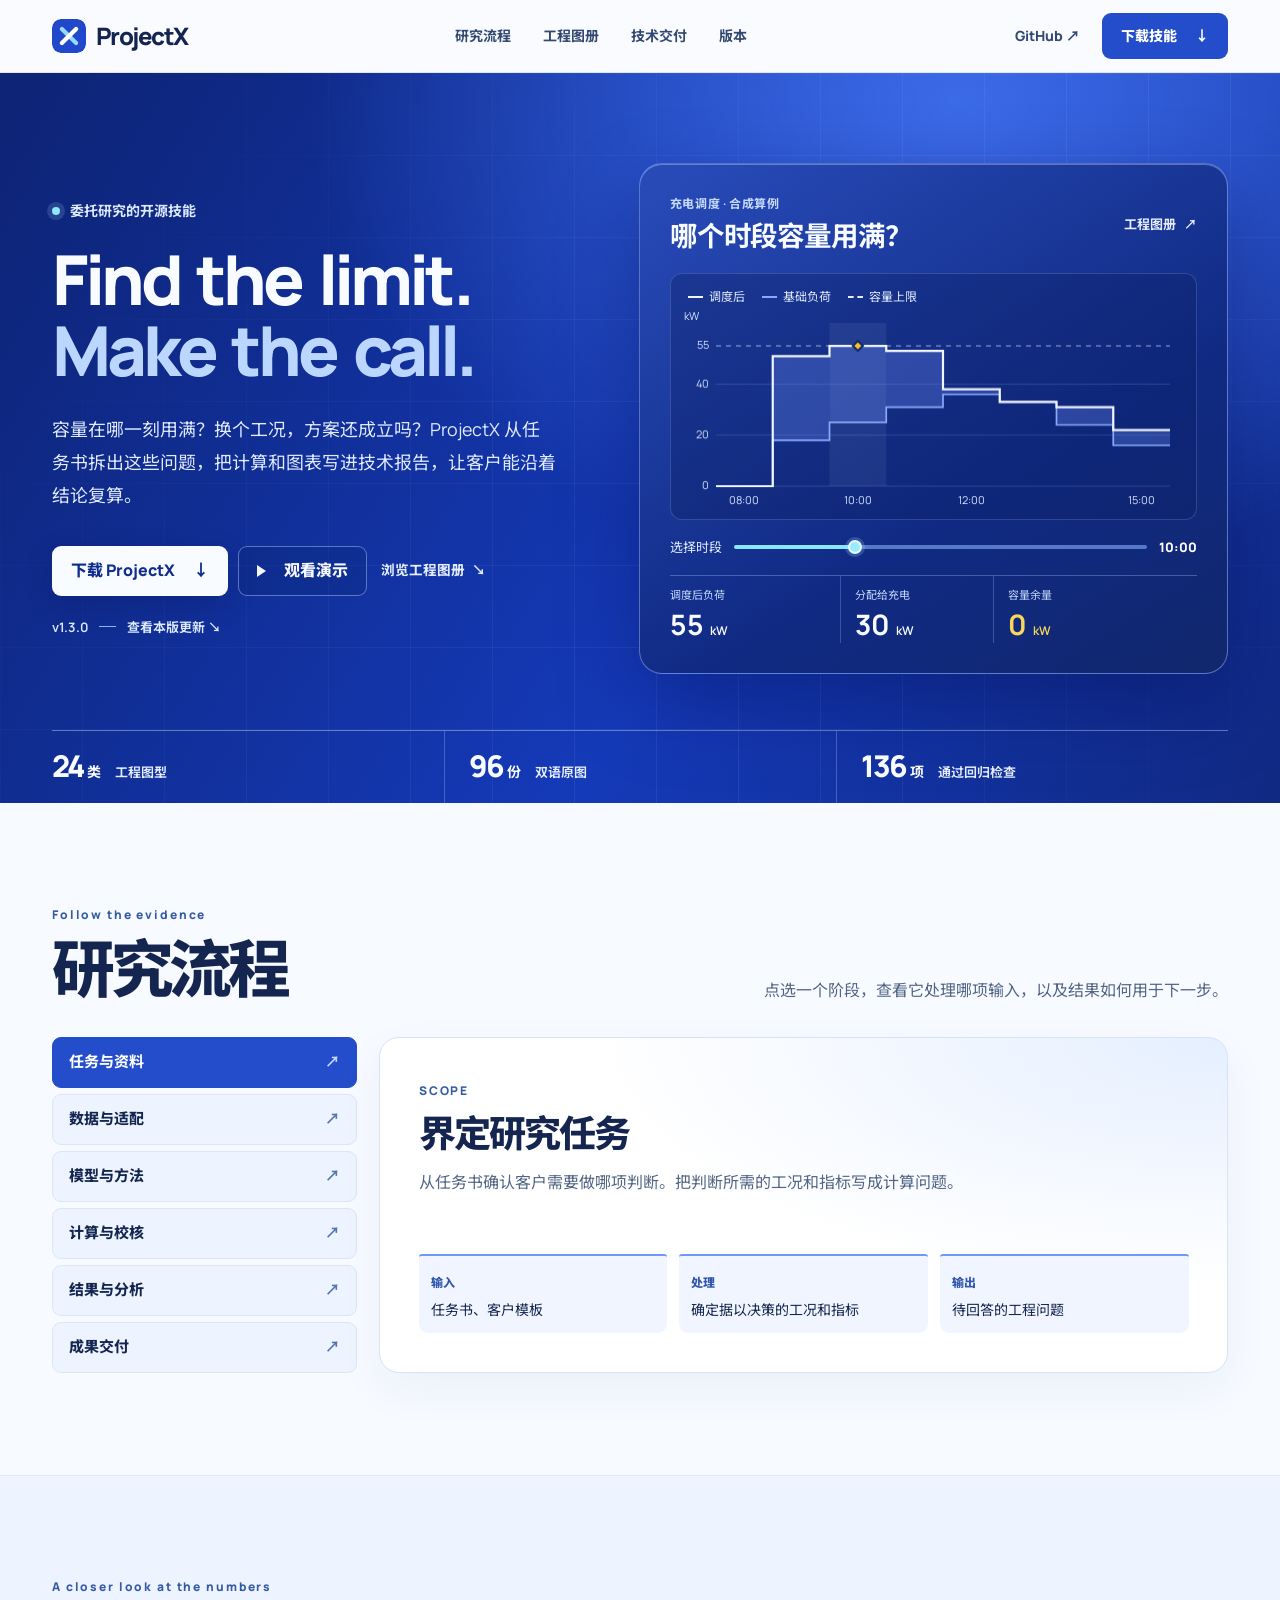
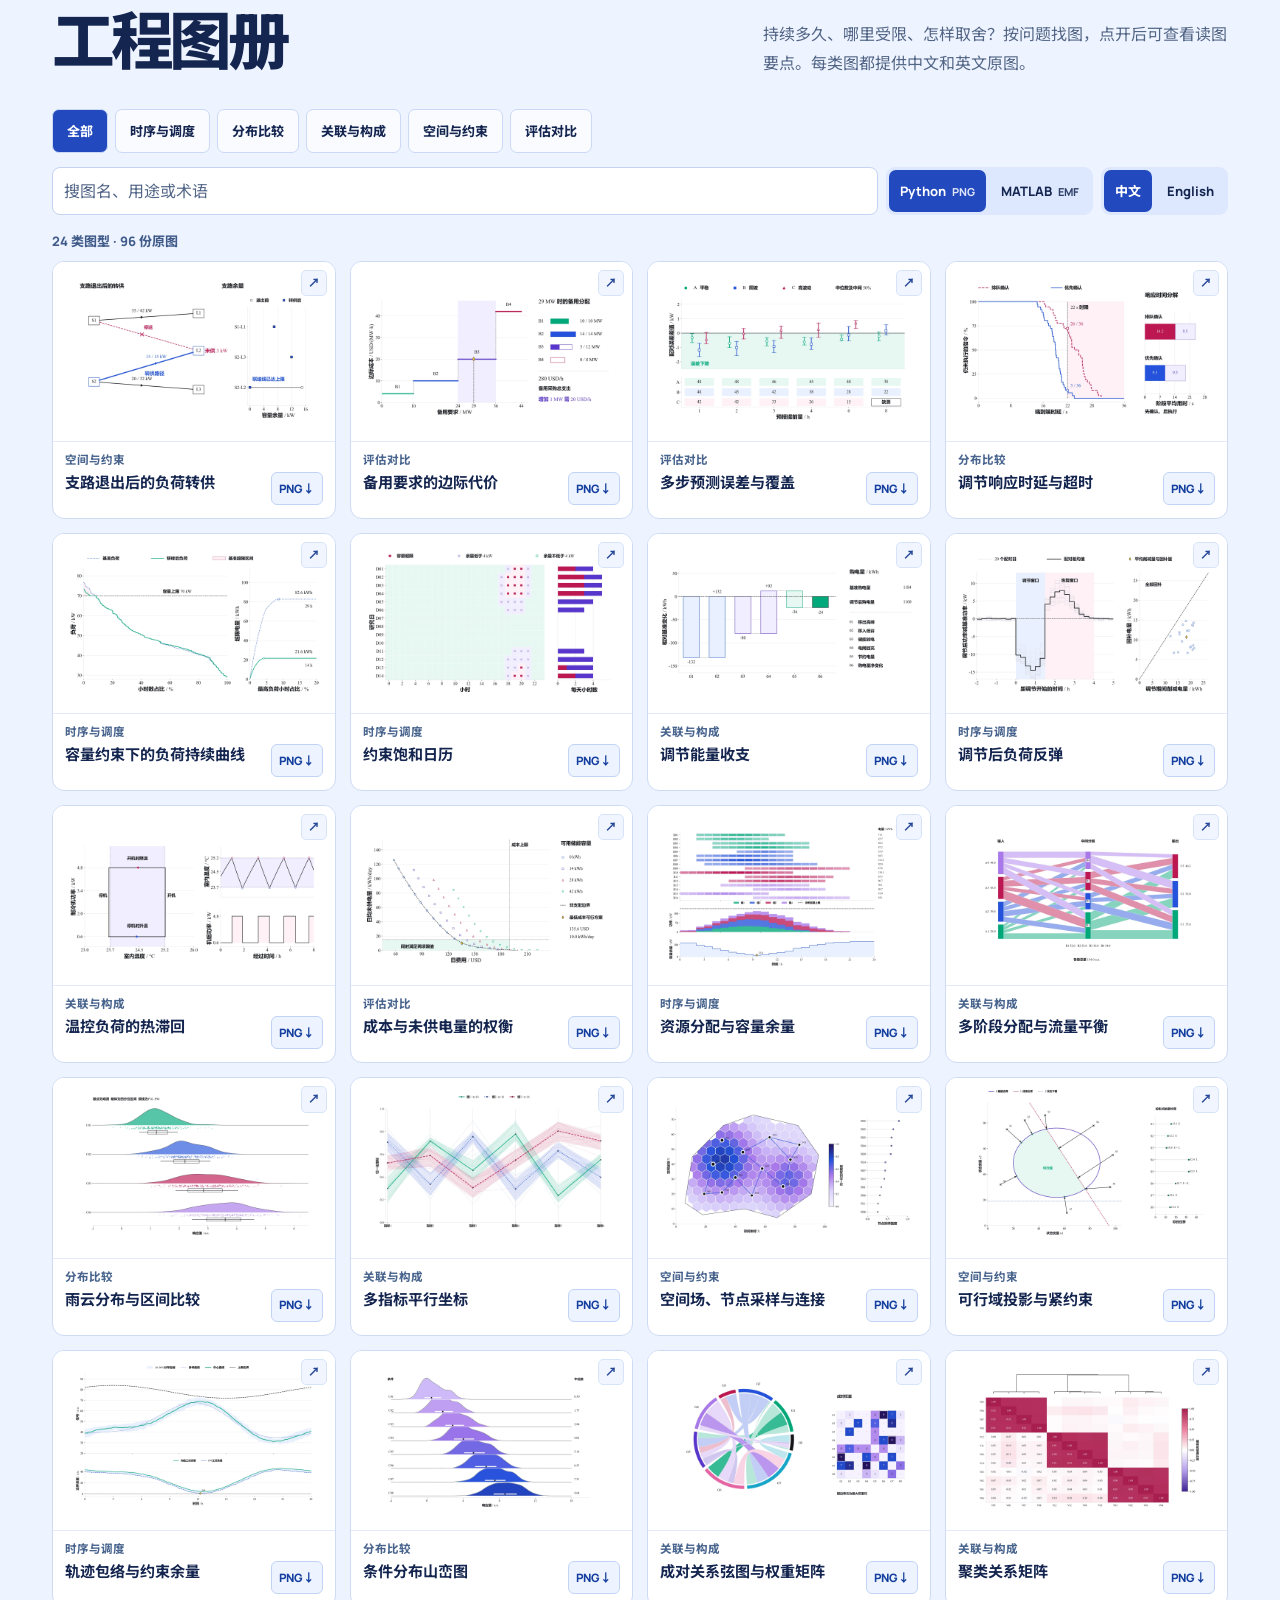
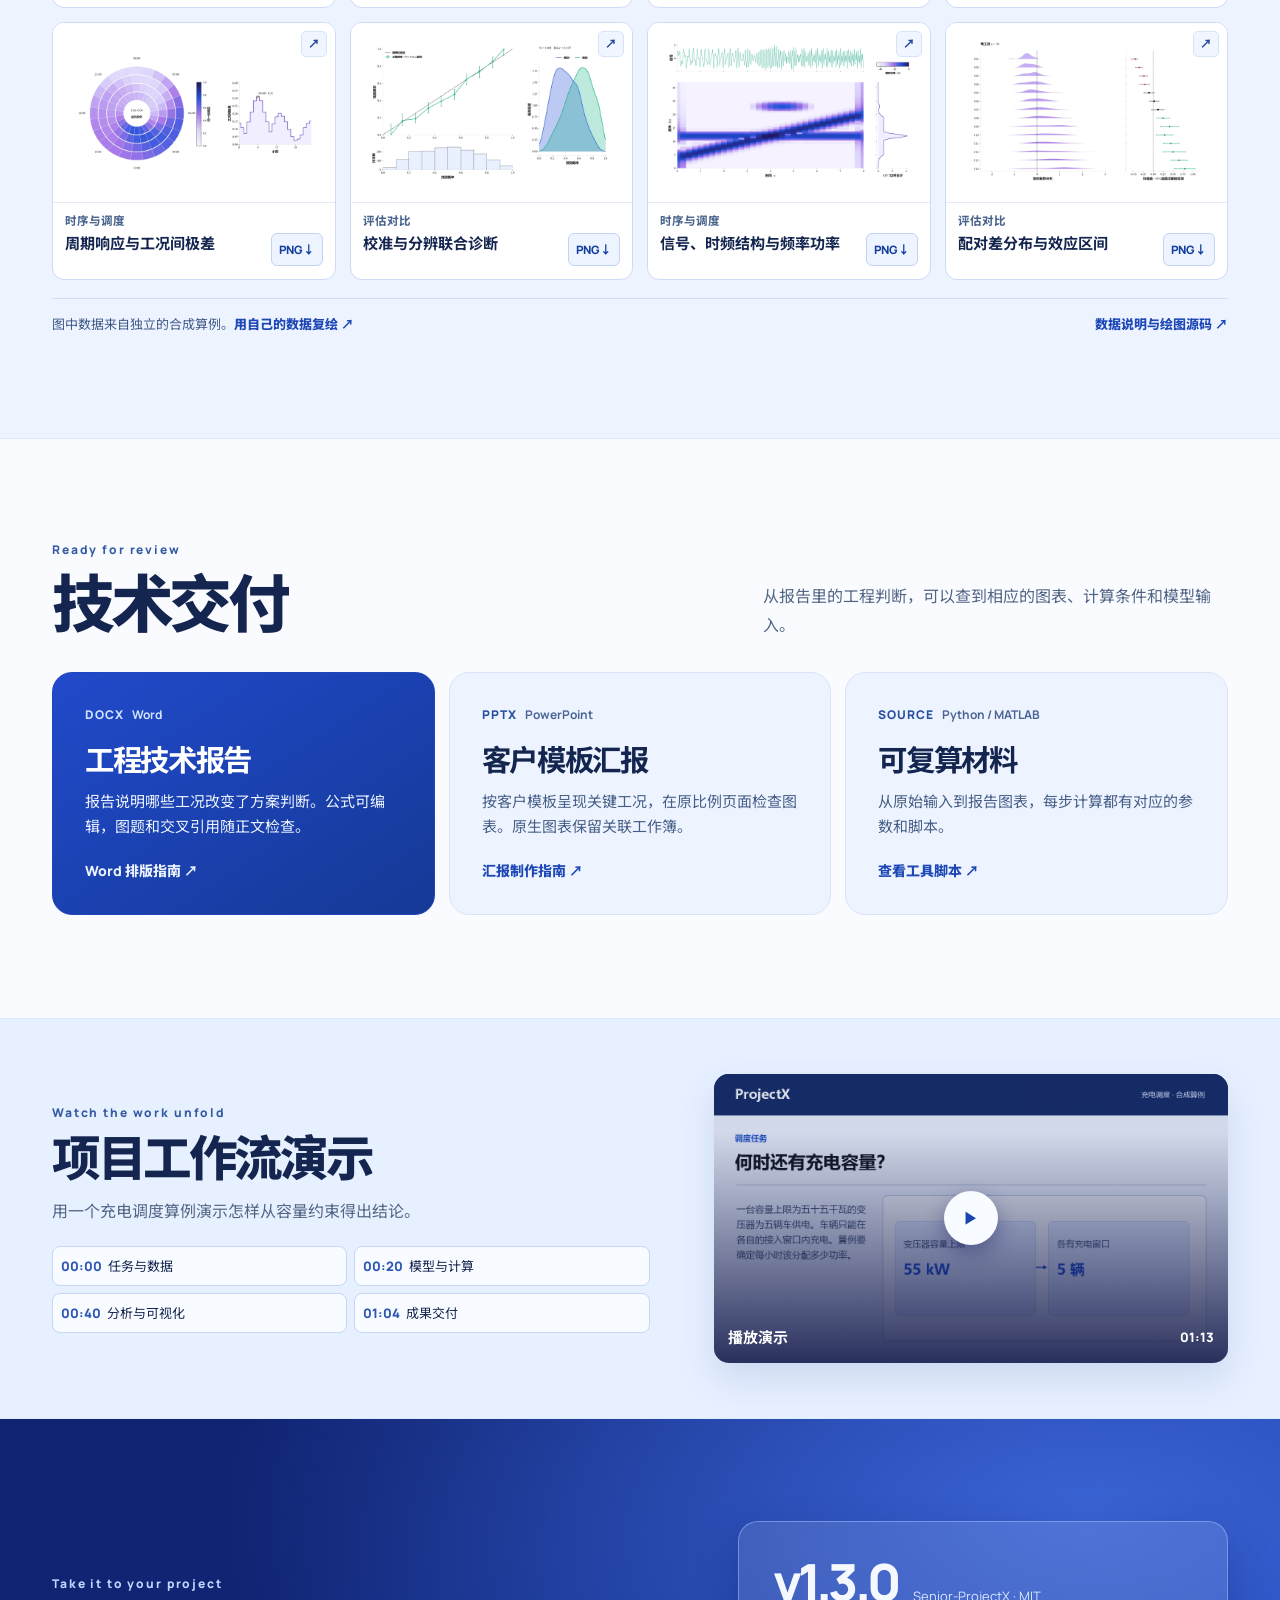
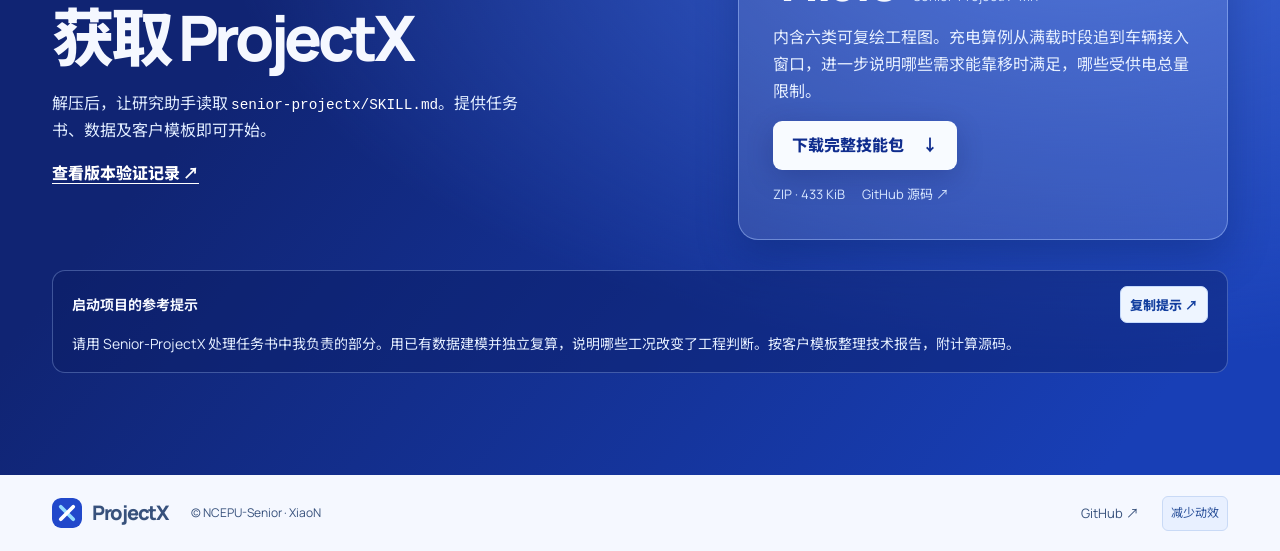
==== docs/index.html @ 567d30bb "Release ProjectX v1.3.0 with linked results and engineering figure templates" ====
<!doctype html>
<html lang="zh-CN">
<head>
  <meta charset="utf-8">
  <meta name="viewport" content="width=device-width, initial-scale=1">
  <meta name="theme-color" content="#0c35a8">
  <meta name="description" content="ProjectX 帮助研究助手按任务书开展工程计算，解释结果并编写技术报告。工程图册提供中英文绘图示例和源码。">
  <meta property="og:title" content="ProjectX — Find the limit. Make the call.">
  <meta property="og:description" content="面向委托研究的开源技能。查看工程图册或下载 ProjectX。">
  <meta property="og:type" content="website">
  <meta property="og:url" content="https://xiaonshen1031-eng.github.io/ProjectX/">
  <link rel="canonical" href="https://xiaonshen1031-eng.github.io/ProjectX/">
  <link rel="icon" href="assets/icon.svg?v=blue" type="image/svg+xml">
  <link rel="preload" href="assets/fonts/Manrope.woff2" as="font" type="font/woff2" crossorigin>
  <link rel="preload" href="assets/fonts/ProjectX-SansSC.woff2?v=130" as="font" type="font/woff2" crossorigin>
  <link rel="stylesheet" href="styles.css?v=130">
  <script src="app.js?v=130" defer></script>
  <script src="load-preview.js?v=122" defer></script>
  <title>ProjectX — Find the limit. Make the call.</title>
</head>
<body>
  <a class="skip-link" href="#main">跳到正文</a>
  <header class="site-header">
    <div class="shell header-inner">
      <a class="brand" href="#top" aria-label="ProjectX 首页">
        <img src="assets/icon.svg?v=blue" alt="" width="34" height="34">
        <span>ProjectX</span>
      </a>
      <nav id="site-nav" aria-label="主导航">
        <a href="#workflow">研究流程</a>
        <a href="#gallery">工程图册</a>
        <a href="#deliverables">技术交付</a>
        <a href="#start">版本</a>
        <a class="mobile-source" href="https://github.com/xiaonshen1031-eng/ProjectX">GitHub ↗</a>
      </nav>
      <div class="header-actions">
        <a class="nav-source" href="https://github.com/xiaonshen1031-eng/ProjectX">GitHub <span aria-hidden="true">↗</span></a>
        <a class="button header-download" data-download download href="downloads/Senior-ProjectX-v1.3.0.zip">下载技能 <span aria-hidden="true">↓</span></a>
        <button type="button" class="menu-toggle" aria-controls="site-nav" aria-expanded="false" aria-label="展开导航"><span></span><span></span></button>
      </div>
    </div>
  </header>
  <div id="top" aria-hidden="true"></div>
  <main id="main">
    <section class="hero" aria-labelledby="hero-title">
      <div class="shell">
        <div class="hero-grid">
          <div class="hero-copy">
            <p class="hero-kicker"><span class="status-dot" aria-hidden="true"></span>委托研究的开源技能</p>
            <h1 id="hero-title" lang="en"><span>Find the limit.</span><em>Make the call.</em></h1>
            <p class="hero-description">容量在哪一刻用满？换个工况，方案还成立吗？ProjectX 从任务书拆出这些问题，把计算和图表写进技术报告，让客户能沿着结论复算。</p>
            <div class="hero-actions">
              <a class="button button-white" data-download download href="downloads/Senior-ProjectX-v1.3.0.zip">下载 ProjectX <span aria-hidden="true">↓</span></a>
              <button type="button" class="button button-ghost watch-video"><span class="play-icon" aria-hidden="true"></span>观看演示</button>
              <a class="hero-atlas-link" href="#gallery">浏览工程图册 <span aria-hidden="true">↘</span></a>
            </div>
            <p class="hero-version"><span data-version>v1.3.0</span><span class="version-divider" aria-hidden="true"></span><a href="#start">查看本版更新 ↘</a></p>
          </div>
          <div class="hero-console" aria-labelledby="plot-title">
            <div class="console-top">
              <div><p class="console-caption">充电调度 · 合成算例</p><h2 id="plot-title">哪个时段容量用满？</h2></div>
              <a href="#gallery" class="console-link">工程图册 <span aria-hidden="true">↗</span></a>
            </div>
            <div class="plot-panel">
              <div class="plot-keys" aria-label="图例">
                <span><i class="key key-load"></i>调度后</span>
                <span><i class="key key-base"></i>基础负荷</span>
                <span><i class="key key-limit"></i>容量上限</span>
              </div>
              <canvas id="load-plot" role="img" aria-label="逐小时变压器负荷。两条阶梯线的高度差表示充电功率。10 时的调度后负荷达到 55 千瓦上限。"></canvas>
              <noscript><p class="plot-fallback">10:00 分配 30 kW 给充电，变压器负荷达到 55 kW 上限。</p></noscript>
            </div>
            <div class="console-scrub">
              <label for="load-period">选择时段</label>
              <input type="range" id="load-period" min="0" max="7" step="1" value="2" aria-valuetext="10:00">
              <output id="load-time" for="load-period">10:00</output>
            </div>
            <div class="console-readout at-limit" id="load-summary" aria-live="polite" aria-atomic="true">
              <div><span>调度后负荷</span><strong id="load-value">55 <small>kW</small></strong></div>
              <div><span>分配给充电</span><strong id="charging-value">30 <small>kW</small></strong></div>
              <div><span>容量余量</span><strong id="margin-value">0 <small>kW</small></strong></div>
            </div>
          </div>
        </div>
        <dl class="hero-proof">
          <div><dt>工程图型</dt><dd><span data-atlas-count>24</span> <small>类</small></dd></div>
          <div><dt>双语原图</dt><dd><span data-atlas-files>96</span> <small>份</small></dd></div>
          <div><dt>通过回归检查</dt><dd><span data-test-count>136</span> <small>项</small></dd></div>
        </dl>
      </div>
    </section>

    <section class="workflow-section section-space" id="workflow" aria-labelledby="workflow-title">
      <div class="shell">
        <div class="section-heading">
          <div><p class="eyebrow" lang="en">Follow the evidence</p><h2 id="workflow-title">研究流程</h2></div>
          <p>点选一个阶段，查看它处理哪项输入，以及结果如何用于下一步。</p>
        </div>
        <div class="workflow-layout">
          <div class="workflow-tabs" role="tablist" aria-label="研究阶段" aria-orientation="vertical">
            <button type="button" role="tab" id="stage-task" data-stage="task" aria-selected="true" aria-controls="workflow-detail" tabindex="0">任务与资料 <span aria-hidden="true">↗</span></button>
            <button type="button" role="tab" id="stage-data" data-stage="data" aria-selected="false" aria-controls="workflow-detail" tabindex="-1">数据与适配 <span aria-hidden="true">↗</span></button>
            <button type="button" role="tab" id="stage-model" data-stage="model" aria-selected="false" aria-controls="workflow-detail" tabindex="-1">模型与方法 <span aria-hidden="true">↗</span></button>
            <button type="button" role="tab" id="stage-compute" data-stage="compute" aria-selected="false" aria-controls="workflow-detail" tabindex="-1">计算与校核 <span aria-hidden="true">↗</span></button>
            <button type="button" role="tab" id="stage-analysis" data-stage="analysis" aria-selected="false" aria-controls="workflow-detail" tabindex="-1">结果与分析 <span aria-hidden="true">↗</span></button>
            <button type="button" role="tab" id="stage-delivery" data-stage="delivery" aria-selected="false" aria-controls="workflow-detail" tabindex="-1">成果交付 <span aria-hidden="true">↗</span></button>
          </div>
          <div class="workflow-detail" role="tabpanel" id="workflow-detail" aria-labelledby="stage-task" tabindex="0">
            <div class="workflow-prose">
              <span class="eyebrow" id="workflow-step-label">SCOPE</span>
              <h3 id="workflow-step-title">界定研究任务</h3>
              <p id="workflow-step-body">从任务书确认客户需要做哪项判断。把判断所需的工况和指标写成计算问题。</p>
            </div>
            <div class="workflow-chain">
              <div><span>输入</span><p id="workflow-input">任务书、客户模板</p></div>
              <div><span>处理</span><p id="workflow-process">确定据以决策的工况和指标</p></div>
              <div><span>输出</span><p id="workflow-output">待回答的工程问题</p></div>
            </div>
          </div>
        </div>
      </div>
    </section>

    <div class="gallery-theme section-space">
      <section aria-labelledby="gallery-title" class="gallery-section shell" id="gallery">
        <div class="section-heading">
          <div><p class="eyebrow" lang="en">A closer look at the numbers</p><h2 id="gallery-title">工程图册</h2></div>
          <p>持续多久、哪里受限、怎样取舍？按问题找图，点开后可查看读图要点。每类图都提供中文和英文原图。</p>
        </div>
        <div class="gallery-toolbar" id="gallery-toolbar">
          <div aria-label="筛选图型" class="category-switch" role="group">
            <button type="button" aria-pressed="true" data-category="all">全部</button>
            <button type="button" aria-pressed="false" data-category="time">时序与调度</button>
            <button type="button" aria-pressed="false" data-category="distribution">分布比较</button>
            <button type="button" aria-pressed="false" data-category="relation">关联与构成</button>
            <button type="button" aria-pressed="false" data-category="space">空间与约束</button>
            <button type="button" aria-pressed="false" data-category="evaluation">评估对比</button>
          </div>
          <div class="atlas-controls">
            <div class="atlas-search">
              <label class="visually-hidden" for="chart-search">搜索图型</label>
              <div><input aria-controls="chart-grid" autocomplete="off" id="chart-search" placeholder="搜图名、用途或术语" type="search"><button type="button" hidden id="clear-search">清空</button></div>
            </div>
            <div aria-label="选择绘图工具" class="mode-switch" role="group">
              <button type="button" aria-pressed="true" data-mode="python">Python <span>PNG</span></button>
              <button type="button" aria-pressed="false" data-mode="matlab">MATLAB <span>EMF</span></button>
            </div>
            <div aria-label="选择图中文字语言" class="language-switch" role="group">
              <button type="button" aria-pressed="true" data-lang="zh">中文</button>
              <button type="button" aria-pressed="false" data-lang="en" lang="en">English</button>
            </div>
          </div>
        </div>
        <div class="collection-caption">
          <p><span data-atlas-count>24</span> 类图型 · <span data-atlas-files>96</span> 份原图</p>
          <p id="collection-status" role="status" aria-live="polite"></p>
        </div>
        <div class="chart-grid" id="chart-grid">
          <!-- atlas cards -->
          <figure class="chart-card" id="chart-contingency" data-chart="contingency" data-family="space" data-python-source="build_python_engineering.py" data-matlab-source="build_matlab_engineering.m" data-title-zh="支路退出后的负荷转供" data-description-zh="图中标出停运支路和转供路径。联络线满载后，负荷点仍有 3 kW 无法送达。" data-tags-zh="转供路径 · 联络容量 · 未供功率" data-title-en="Load transfer after a branch outage" data-description-en="Trace the transfer path from the spare feeder. The tie reaches its rating while 3 kW of load remains unserved." data-tags-en="Transfer path · Tie rating · Unserved power">
            <a class="chart-image" data-open href="downloads/figures/python/zh/contingency.png" aria-label="查看支路退出后的负荷转供大图">
              <img src="assets/charts/zh/python-contingency.webp" alt="" width="1440" height="864" loading="lazy" decoding="async">
              <span class="expand-mark" aria-hidden="true">↗</span>
            </a>
            <figcaption>
              <p class="chart-family">空间与约束</p>
              <h3>支路退出后的负荷转供</h3>
              <a class="chart-download" href="downloads/figures/python/zh/contingency.png" download="contingency-zh.png" aria-label="下载支路退出后的负荷转供的中文 PNG 原图">PNG <span aria-hidden="true">↓</span></a>
            </figcaption>
          </figure>
          <figure class="chart-card" id="chart-marginal-cost" data-chart="marginal-cost" data-family="evaluation" data-python-source="build_python_engineering.py" data-matlab-source="build_matlab_engineering.m" data-title-zh="备用要求的边际代价" data-description-zh="左图定位备用要求跨过哪一档容量。右图核对已分配的备用量，再读增加 1 MW 的代价。" data-tags-zh="分段边际成本 · 容量台阶 · 备用分配" data-title-en="Marginal cost of additional reserve" data-description-en="Find the marginal block at the current reserve requirement. The allocation at right explains the cost of procuring one more megawatt." data-tags-en="Merit order · Capacity blocks · Reserve allocation">
            <a class="chart-image" data-open href="downloads/figures/python/zh/marginal-cost.png" aria-label="查看备用要求的边际代价大图">
              <img src="assets/charts/zh/python-marginal-cost.webp" alt="" width="1440" height="864" loading="lazy" decoding="async">
              <span class="expand-mark" aria-hidden="true">↗</span>
            </a>
            <figcaption>
              <p class="chart-family">评估对比</p>
              <h3>备用要求的边际代价</h3>
              <a class="chart-download" href="downloads/figures/python/zh/marginal-cost.png" download="marginal-cost-zh.png" aria-label="下载备用要求的边际代价的中文 PNG 原图">PNG <span aria-hidden="true">↓</span></a>
            </figcaption>
          </figure>
          <figure class="chart-card" id="chart-error-horizon" data-chart="error-horizon" data-family="evaluation" data-python-source="build_python_engineering.py" data-matlab-source="build_matlab_engineering.m" data-title-zh="多步预测误差与覆盖" data-description-zh="同一批时点配对后，比较各提前量的绝对误差差值。下方给出配对样本数，标明无法比较的工况。" data-tags-zh="多步预测 · 配对绝对误差 · 有效覆盖" data-title-en="Forecast errors across lead times" data-description-en="Compare paired absolute-error differences for each lead time. The coverage strip shows sample counts and explicitly marks a missing comparison." data-tags-en="Lead time · Paired error · Coverage">
            <a class="chart-image" data-open href="downloads/figures/python/zh/error-horizon.png" aria-label="查看多步预测误差与覆盖大图">
              <img src="assets/charts/zh/python-error-horizon.webp" alt="" width="1440" height="864" loading="lazy" decoding="async">
              <span class="expand-mark" aria-hidden="true">↗</span>
            </a>
            <figcaption>
              <p class="chart-family">评估对比</p>
              <h3>多步预测误差与覆盖</h3>
              <a class="chart-download" href="downloads/figures/python/zh/error-horizon.png" download="error-horizon-zh.png" aria-label="下载多步预测误差与覆盖的中文 PNG 原图">PNG <span aria-hidden="true">↓</span></a>
            </figcaption>
          </figure>
          <figure class="chart-card" id="chart-response-delay" data-chart="response-delay" data-family="distribution" data-python-source="build_python_engineering.py" data-matlab-source="build_matlab_engineering.m" data-title-zh="调节响应时延与超时" data-description-zh="先从时间分布读出超时比例，再沿同一批指令核对确认等待和执行时长，定位超时变化来自哪一段。" data-tags-zh="响应时延 · 超时比例 · 确认等待" data-title-en="Actuation latency and deadline misses" data-description-en="Read deadline misses from the latency distributions. Phase durations for the same commands show whether confirmation or actuation explains the difference." data-tags-en="Latency · Missed deadlines · Command confirmation">
            <a class="chart-image" data-open href="downloads/figures/python/zh/response-delay.png" aria-label="查看调节响应时延与超时大图">
              <img src="assets/charts/zh/python-response-delay.webp" alt="" width="1440" height="864" loading="lazy" decoding="async">
              <span class="expand-mark" aria-hidden="true">↗</span>
            </a>
            <figcaption>
              <p class="chart-family">分布比较</p>
              <h3>调节响应时延与超时</h3>
              <a class="chart-download" href="downloads/figures/python/zh/response-delay.png" download="response-delay-zh.png" aria-label="下载调节响应时延与超时的中文 PNG 原图">PNG <span aria-hidden="true">↓</span></a>
            </figcaption>
          </figure>
          <figure class="chart-card" id="chart-duration" data-chart="duration" data-family="time" data-python-source="build_python_engineering.py" data-matlab-source="build_matlab_engineering.m" data-title-zh="容量约束下的负荷持续曲线" data-description-zh="负荷按功率从大到小排列。右图累计超过容量上限的电量，用于区分少数尖峰和持续超限。" data-tags-zh="负荷排序 · 超限小时 · 超限电量" data-title-en="Capacity and load duration" data-description-en="Sort hourly loads from highest to lowest. The companion curve accumulates energy above capacity, showing how much of the excess comes from the highest peaks." data-tags-en="Load duration · Exceedance hours · Excess energy">
            <a class="chart-image" data-open href="downloads/figures/python/zh/duration.png" aria-label="查看容量约束下的负荷持续曲线大图">
              <img src="assets/charts/zh/python-duration.webp" alt="" width="1440" height="864" loading="lazy" decoding="async">
              <span class="expand-mark" aria-hidden="true">↗</span>
            </a>
            <figcaption>
              <p class="chart-family">时序与调度</p>
              <h3>容量约束下的负荷持续曲线</h3>
              <a class="chart-download" href="downloads/figures/python/zh/duration.png" download="duration-zh.png" aria-label="下载容量约束下的负荷持续曲线的中文 PNG 原图">PNG <span aria-hidden="true">↓</span></a>
            </figcaption>
          </figure>
          <figure class="chart-card" id="chart-saturation" data-chart="saturation" data-family="time" data-python-source="build_python_engineering.py" data-matlab-source="build_matlab_engineering.m" data-title-zh="约束饱和日历" data-description-zh="按日期和小时定位接近容量上限的时段。右侧列出每天超限和余量不足的小时数。" data-tags-zh="逐时余量 · 超限 · 日内聚集" data-title-en="Constraint saturation calendar" data-description-en="Find when capacity headroom runs low. The bars count each day’s overload hours and near-limit hours." data-tags-en="Hourly headroom · Overload · Daily clustering">
            <a class="chart-image" data-open href="downloads/figures/python/zh/saturation.png" aria-label="查看约束饱和日历大图">
              <img src="assets/charts/zh/python-saturation.webp" alt="" width="1440" height="864" loading="lazy" decoding="async">
              <span class="expand-mark" aria-hidden="true">↗</span>
            </a>
            <figcaption>
              <p class="chart-family">时序与调度</p>
              <h3>约束饱和日历</h3>
              <a class="chart-download" href="downloads/figures/python/zh/saturation.png" download="saturation-zh.png" aria-label="下载约束饱和日历的中文 PNG 原图">PNG <span aria-hidden="true">↓</span></a>
            </figcaption>
          </figure>
          <figure class="chart-card" id="chart-energy-bridge" data-chart="energy-bridge" data-family="relation" data-python-source="build_python_engineering.py" data-matlab-source="build_matlab_engineering.m" data-title-zh="调节能量收支" data-description-zh="用有符号的能量增量核对移峰、储能放电、回充和节能各自贡献，再读调节前后的购电总量。" data-tags-zh="能量平衡 · 跨时段转移 · 储能损耗" data-title-en="Dispatch energy budget" data-description-en="Reconcile each signed contribution from load shifting, storage discharge, recharge and efficiency. Compare the resulting grid energy with the baseline total." data-tags-en="Energy balance · Load shifting · Storage loss">
            <a class="chart-image" data-open href="downloads/figures/python/zh/energy-bridge.png" aria-label="查看调节能量收支大图">
              <img src="assets/charts/zh/python-energy-bridge.webp" alt="" width="1440" height="864" loading="lazy" decoding="async">
              <span class="expand-mark" aria-hidden="true">↗</span>
            </a>
            <figcaption>
              <p class="chart-family">关联与构成</p>
              <h3>调节能量收支</h3>
              <a class="chart-download" href="downloads/figures/python/zh/energy-bridge.png" download="energy-bridge-zh.png" aria-label="下载调节能量收支的中文 PNG 原图">PNG <span aria-hidden="true">↓</span></a>
            </figcaption>
          </figure>
          <figure class="chart-card" id="chart-rebound" data-chart="rebound" data-family="time" data-python-source="build_python_engineering.py" data-matlab-source="build_matlab_engineering.m" data-title-zh="调节后负荷反弹" data-description-zh="以调节开始为零点，比较同一天有无控制的功率差。右图按同日配对回补电量和削减电量。对角线下方的点表示回补抵消了部分削减。" data-tags-zh="配对工况 · 事件对齐 · 回补电量" data-title-en="Post-dispatch rebound" data-description-en="Align same-day controlled and uncontrolled runs to the event start. Compare their power differences. Points below the diagonal show that rebound offsets only part of each event’s energy reduction." data-tags-en="Matched runs · Event alignment · Rebound energy">
            <a class="chart-image" data-open href="downloads/figures/python/zh/rebound.png" aria-label="查看调节后负荷反弹大图">
              <img src="assets/charts/zh/python-rebound.webp" alt="" width="1440" height="864" loading="lazy" decoding="async">
              <span class="expand-mark" aria-hidden="true">↗</span>
            </a>
            <figcaption>
              <p class="chart-family">时序与调度</p>
              <h3>调节后负荷反弹</h3>
              <a class="chart-download" href="downloads/figures/python/zh/rebound.png" download="rebound-zh.png" aria-label="下载调节后负荷反弹的中文 PNG 原图">PNG <span aria-hidden="true">↓</span></a>
            </figcaption>
          </figure>
          <figure class="chart-card" id="chart-hysteresis" data-chart="hysteresis" data-family="relation" data-python-source="build_python_engineering.py" data-matlab-source="build_matlab_engineering.m" data-title-zh="温控负荷的热滞回" data-description-zh="用开机和停机的两个温度阈值解释同一温度下的不同功率状态，并在时序中核对这些切换。" data-tags-zh="室温阈值 · 温控开关 · 功率状态" data-title-en="Thermal load hysteresis" data-description-en="Read why the same indoor temperature can correspond to two power states. The aligned timeline shows cooling switching on and off at different thresholds." data-tags-en="Temperature thresholds · Thermostat switching · Power state">
            <a class="chart-image" data-open href="downloads/figures/python/zh/hysteresis.png" aria-label="查看温控负荷的热滞回大图">
              <img src="assets/charts/zh/python-hysteresis.webp" alt="" width="1440" height="864" loading="lazy" decoding="async">
              <span class="expand-mark" aria-hidden="true">↗</span>
            </a>
            <figcaption>
              <p class="chart-family">关联与构成</p>
              <h3>温控负荷的热滞回</h3>
              <a class="chart-download" href="downloads/figures/python/zh/hysteresis.png" download="hysteresis-zh.png" aria-label="下载温控负荷的热滞回的中文 PNG 原图">PNG <span aria-hidden="true">↓</span></a>
            </figcaption>
          </figure>
          <figure class="chart-card" id="chart-pareto" data-chart="pareto" data-family="evaluation" data-python-source="build_python_engineering.py" data-matlab-source="build_matlab_engineering.m" data-title-zh="成本与未供电量的权衡" data-description-zh="绘制各储能容量下的运行候选方案。用非支配边界识别同时满足成本和可靠性限值的最低成本方案。" data-tags-zh="非支配边界 · 储能容量 · 可靠性限值" data-title-en="Cost and unserved-energy trade-off" data-description-en="Compare operating plans across storage capacities. The nondominated frontier identifies the least-cost plan that meets both the cost and reliability limits." data-tags-en="Nondominated frontier · Storage capacity · Reliability limit">
            <a class="chart-image" data-open href="downloads/figures/python/zh/pareto.png" aria-label="查看成本与未供电量的权衡大图">
              <img src="assets/charts/zh/python-pareto.webp" alt="" width="1440" height="864" loading="lazy" decoding="async">
              <span class="expand-mark" aria-hidden="true">↗</span>
            </a>
            <figcaption>
              <p class="chart-family">评估对比</p>
              <h3>成本与未供电量的权衡</h3>
              <a class="chart-download" href="downloads/figures/python/zh/pareto.png" download="pareto-zh.png" aria-label="下载成本与未供电量的权衡的中文 PNG 原图">PNG <span aria-hidden="true">↓</span></a>
            </figcaption>
          </figure>
          <figure class="chart-card" id="chart-gantt" data-chart="gantt" data-family="time" data-python-source="build_bilingual.py" data-matlab-source="build_matlab_extra.m" data-title-zh="资源分配与容量余量" data-description-zh="上下两组图共用时间轴。逐车分配累加后得到总功率，容量余量最小的时段用菱形标出。" data-tags-zh="分配窗口 · 电量 · 容量余量" data-title-en="Resource assignment and capacity headroom" data-description-en="Read vehicle assignments and aggregate power on the same time axis. A diamond marks the hour with the least headroom." data-tags-en="Time windows · Delivered energy · Headroom">
            <a class="chart-image" data-open href="downloads/figures/python/zh/gantt.png" aria-label="查看资源分配与容量余量大图">
              <img src="assets/charts/zh/python-gantt.webp" alt="" width="1440" height="864" loading="lazy" decoding="async">
              <span class="expand-mark" aria-hidden="true">↗</span>
            </a>
            <figcaption>
              <p class="chart-family">时序与调度</p>
              <h3>资源分配与容量余量</h3>
              <a class="chart-download" href="downloads/figures/python/zh/gantt.png" download="gantt-zh.png" aria-label="下载资源分配与容量余量的中文 PNG 原图">PNG <span aria-hidden="true">↓</span></a>
            </figcaption>
          </figure>
          <figure class="chart-card" id="chart-sankey" data-chart="sankey" data-family="relation" data-python-source="build_bilingual.py" data-matlab-source="build_matlab_extra.m" data-title-zh="多阶段分配与流量平衡" data-description-zh="沿带宽追踪三级分配。从各节点读取流量，再核对每一级的总量。" data-tags-zh="阶段分配 · 节点总量 · 流量守恒" data-title-en="Multi-stage allocation and flow balance" data-description-en="Follow the ribbon widths through three stages. Node values let you check flow conservation at each stage." data-tags-en="Stage allocation · Node totals · Conservation">
            <a class="chart-image" data-open href="downloads/figures/python/zh/sankey.png" aria-label="查看多阶段分配与流量平衡大图">
              <img src="assets/charts/zh/python-sankey.webp" alt="" width="1440" height="864" loading="lazy" decoding="async">
              <span class="expand-mark" aria-hidden="true">↗</span>
            </a>
            <figcaption>
              <p class="chart-family">关联与构成</p>
              <h3>多阶段分配与流量平衡</h3>
              <a class="chart-download" href="downloads/figures/python/zh/sankey.png" download="sankey-zh.png" aria-label="下载多阶段分配与流量平衡的中文 PNG 原图">PNG <span aria-hidden="true">↓</span></a>
            </figcaption>
          </figure>
          <figure class="chart-card" id="chart-raincloud" data-chart="raincloud" data-family="distribution" data-python-source="build_bilingual.py" data-matlab-source="build_matlab_extra.m" data-title-zh="雨云分布与区间比较" data-description-zh="在同一行查看原始观测及其密度。箱体覆盖中间一半样本，须线标出第 10 和第 90 百分位。" data-tags-zh="分布形态 · 原始点 · 区间统计" data-title-en="Raincloud distributions and intervals" data-description-en="Read the observations and their density on each row. The box spans the middle half of the sample and the whiskers mark the 10th and 90th percentiles." data-tags-en="Distribution shape · Observations · Interval statistics">
            <a class="chart-image" data-open href="downloads/figures/python/zh/raincloud.png" aria-label="查看雨云分布与区间比较大图">
              <img src="assets/charts/zh/python-raincloud.webp" alt="" width="1440" height="864" loading="lazy" decoding="async">
              <span class="expand-mark" aria-hidden="true">↗</span>
            </a>
            <figcaption>
              <p class="chart-family">分布比较</p>
              <h3>雨云分布与区间比较</h3>
              <a class="chart-download" href="downloads/figures/python/zh/raincloud.png" download="raincloud-zh.png" aria-label="下载雨云分布与区间比较的中文 PNG 原图">PNG <span aria-hidden="true">↓</span></a>
            </figcaption>
          </figure>
          <figure class="chart-card" id="chart-parallel" data-chart="parallel" data-family="relation" data-python-source="build_bilingual.py" data-matlab-source="build_matlab_extra.m" data-title-zh="多指标平行坐标" data-description-zh="每条线代表一个方案。相邻轴上的线束出现交叉时，可以比较方案在两项指标上的排序变化。" data-tags-zh="多指标 · 方案群组 · 分布包络" data-title-en="Multi-metric parallel coordinates" data-description-en="Each line represents one case. Crossings show where cases change rank between neighboring metrics." data-tags-en="Multiple metrics · Groups · Distribution envelopes">
            <a class="chart-image" data-open href="downloads/figures/python/zh/parallel.png" aria-label="查看多指标平行坐标大图">
              <img src="assets/charts/zh/python-parallel.webp" alt="" width="1440" height="864" loading="lazy" decoding="async">
              <span class="expand-mark" aria-hidden="true">↗</span>
            </a>
            <figcaption>
              <p class="chart-family">关联与构成</p>
              <h3>多指标平行坐标</h3>
              <a class="chart-download" href="downloads/figures/python/zh/parallel.png" download="parallel-zh.png" aria-label="下载多指标平行坐标的中文 PNG 原图">PNG <span aria-hidden="true">↓</span></a>
            </figcaption>
          </figure>
          <figure class="chart-card" id="chart-spatial" data-chart="spatial" data-family="space" data-python-source="build_bilingual.py" data-matlab-source="build_matlab.m" data-title-zh="空间场、节点采样与连接" data-description-zh="在左图定位网络节点。右图按采样场强排序，可查各节点落在场强分布的哪一端。" data-tags-zh="空间场 · 节点采样 · 网络连接" data-title-en="Spatial field and network samples" data-description-en="Find each network node on the map. The ranking at right compares field intensity at the same node locations." data-tags-en="Spatial field · Node samples · Network links">
            <a class="chart-image" data-open href="downloads/figures/python/zh/spatial.png" aria-label="查看空间场、节点采样与连接大图">
              <img src="assets/charts/zh/python-spatial.webp" alt="" width="1440" height="864" loading="lazy" decoding="async">
              <span class="expand-mark" aria-hidden="true">↗</span>
            </a>
            <figcaption>
              <p class="chart-family">空间与约束</p>
              <h3>空间场、节点采样与连接</h3>
              <a class="chart-download" href="downloads/figures/python/zh/spatial.png" download="spatial-zh.png" aria-label="下载空间场、节点采样与连接的中文 PNG 原图">PNG <span aria-hidden="true">↓</span></a>
            </figcaption>
          </figure>
          <figure class="chart-card" id="chart-feasibility" data-chart="feasibility" data-family="space" data-python-source="build_bilingual.py" data-matlab-source="build_matlab.m" data-title-zh="可行域投影与紧约束" data-description-zh="箭头把原状态连到最近可行点。右侧列出移动距离，并标明投影碰到哪条边界。" data-tags-zh="可行域 · 欧氏投影 · 紧约束" data-title-en="Feasible-state projection and binding constraints" data-description-en="Arrows connect each original state to the nearest feasible point. The side panel records the distance and the active constraints." data-tags-en="Feasible domain · Euclidean projection · Active constraints">
            <a class="chart-image" data-open href="downloads/figures/python/zh/feasibility.png" aria-label="查看可行域投影与紧约束大图">
              <img src="assets/charts/zh/python-feasibility.webp" alt="" width="1440" height="864" loading="lazy" decoding="async">
              <span class="expand-mark" aria-hidden="true">↗</span>
            </a>
            <figcaption>
              <p class="chart-family">空间与约束</p>
              <h3>可行域投影与紧约束</h3>
              <a class="chart-download" href="downloads/figures/python/zh/feasibility.png" download="feasibility-zh.png" aria-label="下载可行域投影与紧约束的中文 PNG 原图">PNG <span aria-hidden="true">↓</span></a>
            </figcaption>
          </figure>
          <figure class="chart-card" id="chart-trajectory" data-chart="trajectory" data-family="time" data-python-source="build_bilingual.py" data-matlab-source="build_matlab.m" data-title-zh="轨迹包络与约束余量" data-description-zh="沿时间轴对齐均值和第 90 百分位。两条余量曲线显示高位工况离上限还有多少距离。" data-tags-zh="时序包络 · 上限边界 · 分位余量" data-title-en="Trajectory envelope and headroom" data-description-en="Align the mean and 90th percentile in time. Their margins show how close each profile comes to the upper limit." data-tags-en="Trajectory envelope · Bound · Quantile headroom">
            <a class="chart-image" data-open href="downloads/figures/python/zh/trajectory.png" aria-label="查看轨迹包络与约束余量大图">
              <img src="assets/charts/zh/python-trajectory.webp" alt="" width="1440" height="864" loading="lazy" decoding="async">
              <span class="expand-mark" aria-hidden="true">↗</span>
            </a>
            <figcaption>
              <p class="chart-family">时序与调度</p>
              <h3>轨迹包络与约束余量</h3>
              <a class="chart-download" href="downloads/figures/python/zh/trajectory.png" download="trajectory-zh.png" aria-label="下载轨迹包络与约束余量的中文 PNG 原图">PNG <span aria-hidden="true">↓</span></a>
            </figcaption>
          </figure>
          <figure class="chart-card" id="chart-ridges" data-chart="ridges" data-family="distribution" data-python-source="build_bilingual.py" data-matlab-source="build_matlab.m" data-title-zh="条件分布山峦图" data-description-zh="密度峰显示各工况的常见取值。用中位数和四分位区间比较分布的位移。" data-tags-zh="密度 · 中位数 · 四分位距" data-title-en="Conditional ridgeline distributions" data-description-en="Density peaks show where observations cluster. Medians and quartiles show how the distributions shift across conditions." data-tags-en="Density · Median · Interquartile range">
            <a class="chart-image" data-open href="downloads/figures/python/zh/ridges.png" aria-label="查看条件分布山峦图大图">
              <img src="assets/charts/zh/python-ridges.webp" alt="" width="1440" height="864" loading="lazy" decoding="async">
              <span class="expand-mark" aria-hidden="true">↗</span>
            </a>
            <figcaption>
              <p class="chart-family">分布比较</p>
              <h3>条件分布山峦图</h3>
              <a class="chart-download" href="downloads/figures/python/zh/ridges.png" download="ridges-zh.png" aria-label="下载条件分布山峦图的中文 PNG 原图">PNG <span aria-hidden="true">↓</span></a>
            </figcaption>
          </figure>
          <figure class="chart-card" id="chart-chord" data-chart="chord" data-family="relation" data-python-source="build_bilingual.py" data-matlab-source="build_matlab.m" data-title-zh="成对关系弦图与权重矩阵" data-description-zh="弦带宽度来自右侧矩阵。带框单元格标出最大权重，可据此查回对应的一对节点。" data-tags-zh="关系网络 · 权重矩阵 · 最大成对权重" data-title-en="Pairwise connections and weight matrix" data-description-en="Each ribbon width comes from the matrix at right. Outlined cells identify the pairs with maximal weight." data-tags-en="Relation network · Weight matrix · Maximum pairs">
            <a class="chart-image" data-open href="downloads/figures/python/zh/chord.png" aria-label="查看成对关系弦图与权重矩阵大图">
              <img src="assets/charts/zh/python-chord.webp" alt="" width="1440" height="864" loading="lazy" decoding="async">
              <span class="expand-mark" aria-hidden="true">↗</span>
            </a>
            <figcaption>
              <p class="chart-family">关联与构成</p>
              <h3>成对关系弦图与权重矩阵</h3>
              <a class="chart-download" href="downloads/figures/python/zh/chord.png" download="chord-zh.png" aria-label="下载成对关系弦图与权重矩阵的中文 PNG 原图">PNG <span aria-hidden="true">↓</span></a>
            </figcaption>
          </figure>
          <figure class="chart-card" id="chart-cluster" data-chart="cluster" data-family="relation" data-python-source="build_bilingual.py" data-matlab-source="build_matlab.m" data-title-zh="聚类关系矩阵" data-description-zh="聚类树和矩阵按相同顺序排列变量。沿色块读出组内相关系数，再查看组间相关的正负。" data-tags-zh="层级聚类 · 相关系数 · 同序排列" data-title-en="Clustered correlation matrix" data-description-en="The tree and matrix use the same variable order. Read the blocks for within-group correlation and the off-diagonal blocks for its sign between groups." data-tags-en="Hierarchical clustering · Correlation · Consistent ordering">
            <a class="chart-image" data-open href="downloads/figures/python/zh/cluster.png" aria-label="查看聚类关系矩阵大图">
              <img src="assets/charts/zh/python-cluster.webp" alt="" width="1440" height="864" loading="lazy" decoding="async">
              <span class="expand-mark" aria-hidden="true">↗</span>
            </a>
            <figcaption>
              <p class="chart-family">关联与构成</p>
              <h3>聚类关系矩阵</h3>
              <a class="chart-download" href="downloads/figures/python/zh/cluster.png" download="cluster-zh.png" aria-label="下载聚类关系矩阵的中文 PNG 原图">PNG <span aria-hidden="true">↓</span></a>
            </figcaption>
          </figure>
          <figure class="chart-card" id="chart-polar" data-chart="polar" data-family="time" data-python-source="build_bilingual.py" data-matlab-source="build_matlab_extra.m" data-title-zh="周期响应与工况间极差" data-description-zh="四圈共用小时刻度。环形色带显示各工况的响应，右侧极差曲线定位工况分化最大的小时。" data-tags-zh="周期响应 · 环带索引 · 工况极差" data-title-en="Circular profiles and between-condition range" data-description-en="The four rings share the hour scale. Their colors show condition-specific response and the range trace at right identifies the hours of greatest spread." data-tags-en="Periodic response · Condition rings · Range">
            <a class="chart-image" data-open href="downloads/figures/python/zh/polar.png" aria-label="查看周期响应与工况间极差大图">
              <img src="assets/charts/zh/python-polar.webp" alt="" width="1440" height="864" loading="lazy" decoding="async">
              <span class="expand-mark" aria-hidden="true">↗</span>
            </a>
            <figcaption>
              <p class="chart-family">时序与调度</p>
              <h3>周期响应与工况间极差</h3>
              <a class="chart-download" href="downloads/figures/python/zh/polar.png" download="polar-zh.png" aria-label="下载周期响应与工况间极差的中文 PNG 原图">PNG <span aria-hidden="true">↓</span></a>
            </figcaption>
          </figure>
          <figure class="chart-card" id="chart-calibration" data-chart="calibration" data-family="evaluation" data-python-source="build_bilingual.py" data-matlab-source="build_matlab_extra.m" data-title-zh="校准与分辨联合诊断" data-description-zh="用分箱样本量解读校准区间的宽度。侧图显示两类样本的预测概率在哪些区间重叠。" data-tags-zh="校准区间 · 样本量 · 概率分布" data-title-en="Calibration and discrimination diagnostics" data-description-en="Use the bin counts to interpret the width of the calibration intervals. The companion distributions show where the classes overlap in predicted probability." data-tags-en="Calibration intervals · Bin counts · Probability distributions">
            <a class="chart-image" data-open href="downloads/figures/python/zh/calibration.png" aria-label="查看校准与分辨联合诊断大图">
              <img src="assets/charts/zh/python-calibration.webp" alt="" width="1440" height="864" loading="lazy" decoding="async">
              <span class="expand-mark" aria-hidden="true">↗</span>
            </a>
            <figcaption>
              <p class="chart-family">评估对比</p>
              <h3>校准与分辨联合诊断</h3>
              <a class="chart-download" href="downloads/figures/python/zh/calibration.png" download="calibration-zh.png" aria-label="下载校准与分辨联合诊断的中文 PNG 原图">PNG <span aria-hidden="true">↓</span></a>
            </figcaption>
          </figure>
          <figure class="chart-card" id="chart-spectrum" data-chart="spectrum" data-family="time" data-python-source="build_bilingual.py" data-matlab-source="build_matlab_extra.m" data-title-zh="信号、时频结构与频率功率" data-description-zh="时频图标出频率分量出现的时段。右图汇总各窗口的功率，可比较各频率的总功率贡献。" data-tags-zh="时频结构 · 频率 · STFT功率" data-title-en="Signal, time-frequency structure and spectral power" data-description-en="The spectrogram locates frequency components in time. The profile at right sums power over windows to compare total power at each frequency." data-tags-en="Signal · Spectrogram · STFT power">
            <a class="chart-image" data-open href="downloads/figures/python/zh/spectrum.png" aria-label="查看信号、时频结构与频率功率大图">
              <img src="assets/charts/zh/python-spectrum.webp" alt="" width="1440" height="864" loading="lazy" decoding="async">
              <span class="expand-mark" aria-hidden="true">↗</span>
            </a>
            <figcaption>
              <p class="chart-family">时序与调度</p>
              <h3>信号、时频结构与频率功率</h3>
              <a class="chart-download" href="downloads/figures/python/zh/spectrum.png" download="spectrum-zh.png" aria-label="下载信号、时频结构与频率功率的中文 PNG 原图">PNG <span aria-hidden="true">↓</span></a>
            </figcaption>
          </figure>
          <figure class="chart-card" id="chart-forest" data-chart="forest" data-family="evaluation" data-python-source="build_bilingual.py" data-matlab-source="build_matlab_extra.m" data-title-zh="配对差分布与效应区间" data-description-zh="左侧是逐工况的配对差分布。右侧用零线判断同一工况的均值区间是否跨过零。" data-tags-zh="配对差 · 工况分布 · 自助法区间" data-title-en="Paired differences and effect intervals" data-description-en="The left panel shows the paired differences in each condition. On the right, a zero line shows which corresponding mean intervals cross zero." data-tags-en="Paired difference · Distribution · Bootstrap interval">
            <a class="chart-image" data-open href="downloads/figures/python/zh/forest.png" aria-label="查看配对差分布与效应区间大图">
              <img src="assets/charts/zh/python-forest.webp" alt="" width="1440" height="864" loading="lazy" decoding="async">
              <span class="expand-mark" aria-hidden="true">↗</span>
            </a>
            <figcaption>
              <p class="chart-family">评估对比</p>
              <h3>配对差分布与效应区间</h3>
              <a class="chart-download" href="downloads/figures/python/zh/forest.png" download="forest-zh.png" aria-label="下载配对差分布与效应区间的中文 PNG 原图">PNG <span aria-hidden="true">↓</span></a>
            </figcaption>
          </figure>
          <!-- end atlas cards -->
        </div>
        <div class="atlas-empty" id="atlas-empty" hidden>
          <h3>没有符合条件的图</h3>
          <p>试试缩短关键词，或者查看全部类别。</p>
          <button type="button" id="reset-atlas">清除筛选</button>
        </div>
        <div class="gallery-bottom">
          <p>图中数据来自独立的合成算例。<a class="inline-link" href="https://github.com/xiaonshen1031-eng/ProjectX/blob/main/skill/senior-projectx/references/project-engineering-figures.md">用自己的数据复绘 ↗</a></p>
          <a class="inline-link" href="https://github.com/xiaonshen1031-eng/ProjectX/tree/main/gallery" rel="noopener" target="_blank">数据说明与绘图源码 ↗</a>
        </div>
      </section>
    </div>

    <section class="deliverables-section section-space" id="deliverables" aria-labelledby="deliverables-title">
      <div class="shell">
        <div class="section-heading">
          <div><p class="eyebrow" lang="en">Ready for review</p><h2 id="deliverables-title">技术交付</h2></div>
          <p>从报告里的工程判断，可以查到相应的图表、计算条件和模型输入。</p>
        </div>
        <div class="deliverable-grid">
          <article class="deliverable-card deliverable-primary">
            <p class="file-type">DOCX <span>Word</span></p>
            <h3>工程技术报告</h3>
            <p>报告说明哪些工况改变了方案判断。公式可编辑，图题和交叉引用随正文检查。</p>
            <a href="https://github.com/xiaonshen1031-eng/ProjectX/blob/main/skill/senior-projectx/references/word-pagination-and-citation-release.md">Word 排版指南 ↗</a>
          </article>
          <article class="deliverable-card">
            <p class="file-type">PPTX <span>PowerPoint</span></p>
            <h3>客户模板汇报</h3>
            <p>按客户模板呈现关键工况，在原比例页面检查图表。原生图表保留关联工作簿。</p>
            <a href="https://github.com/xiaonshen1031-eng/ProjectX/blob/main/skill/senior-projectx/references/project-presentation-playbook.md">汇报制作指南 ↗</a>
          </article>
          <article class="deliverable-card">
            <p class="file-type">SOURCE <span>Python / MATLAB</span></p>
            <h3>可复算材料</h3>
            <p>从原始输入到报告图表，每步计算都有对应的参数和脚本。</p>
            <a href="https://github.com/xiaonshen1031-eng/ProjectX/tree/main/skill/senior-projectx/scripts">查看工具脚本 ↗</a>
          </article>
        </div>
      </div>
    </section>

    <section class="film-section" id="film" aria-labelledby="film-title">
      <div class="shell film-layout">
        <div>
          <p class="eyebrow" lang="en">Watch the work unfold</p>
          <h2 id="film-title">项目工作流演示</h2>
          <p>用一个充电调度算例演示怎样从容量约束得出结论。</p>
          <div class="film-chapters"><button data-chapter="task"><span>01</span> 任务与数据</button>
<button data-chapter="model"><span>02</span> 模型与计算</button>
<button data-chapter="visual"><span>03</span> 分析与可视化</button>
<button data-chapter="delivery"><span>04</span> 成果交付</button></div>
        </div>
        <button aria-label="播放ProjectX项目工作流演示" class="film-poster watch-video"><img alt="" height="720" loading="lazy" src="assets/project-workflow-poster.webp?v=122" width="1280"/><span class="film-shade"></span><span aria-hidden="true" class="film-play">▶</span><span class="film-label"><strong>播放演示</strong></span><span class="film-duration" data-video-duration="">01:13</span></button>
      </div>
    </section>

    <section class="start-section section-space" id="start" aria-labelledby="start-title">
      <div class="shell start-layout">
        <div class="release-intro">
          <p class="eyebrow" lang="en">Take it to your project</p>
          <h2 id="start-title">获取 ProjectX</h2>
          <p>解压后，让研究助手读取 <code>senior-projectx/SKILL.md</code>。提供任务书、数据及客户模板即可开始。</p>
          <p><a class="release-link" href="https://github.com/xiaonshen1031-eng/ProjectX/blob/main/skill/senior-projectx/references/release-validation.md">查看版本验证记录 ↗</a></p>
        </div>
        <div class="download-box">
          <div class="download-version"><strong data-version>v1.3.0</strong><span>Senior-ProjectX · MIT</span></div>
          <p>内含六类可复绘工程图。充电算例从满载时段追到车辆接入窗口，进一步说明哪些需求能靠移时满足，哪些受供电总量限制。</p>
          <a class="button button-white" data-download href="downloads/Senior-ProjectX-v1.3.0.zip" download>下载完整技能包 <span aria-hidden="true">↓</span></a>
          <div class="download-details"><span data-download-size>ZIP · 433 KiB</span><a href="https://github.com/xiaonshen1031-eng/ProjectX">GitHub 源码 ↗</a></div>
        </div>
        <div class="prompt-card">
          <div class="prompt-heading"><strong>启动项目的参考提示</strong><button type="button" class="copy-button" id="copy-prompt">复制提示 ↗</button></div>
          <p id="starter-prompt">请用 Senior-ProjectX 处理任务书中我负责的部分。用已有数据建模并独立复算，说明哪些工况改变了工程判断。按客户模板整理技术报告，附计算源码。</p>
        </div>
      </div>
    </section>
  </main>
  <footer class="site-footer">
    <div class="shell footer-inner">
      <a class="brand" href="#top"><img src="assets/icon.svg?v=blue" alt="" width="30" height="30">ProjectX</a>
      <small>© NCEPU-Senior · XiaoN</small>
      <a href="https://github.com/xiaonshen1031-eng/ProjectX">GitHub ↗</a>
      <button class="motion-toggle" type="button" id="motion-toggle" aria-pressed="false">减少动效</button>
    </div>
  </footer>
  <dialog aria-labelledby="chart-dialog-title" class="chart-dialog" id="chart-dialog"><div class="dialog-head"><div><span class="eyebrow" id="dialog-mode-label">PYTHON / PNG</span><h2 id="chart-dialog-title">图型预览</h2></div><div class="dialog-browse"><button aria-label="预览上一类图型" data-dialog-step="-1">←</button>
<button aria-label="预览下一类图型" data-dialog-step="1">→</button></div><button aria-pressed="false" class="zoom-button" id="image-zoom">放大查看</button>
<button aria-label="关闭图型预览" class="icon-button" data-close="chart-dialog">×</button></div><div class="chart-dialog-scroll"><img alt="图型预览" id="lightbox-image"></div><p class="zoom-hint" id="zoom-hint" hidden>滑动或使用方向键查看大图</p><div id="dialog-reading" class="dialog-reading"><p id="dialog-note"></p></div><div class="dialog-foot"><div class="dialog-figure-controls"><label>绘图工具<select aria-label="选择预览绘图工具" id="dialog-backend"><option value="python">Python</option><option value="matlab">MATLAB</option></select></label><label>图中文字<select aria-label="选择预览图中文字语言" id="dialog-language"><option value="zh">中文</option><option value="en">English</option></select></label></div><a href="https://github.com/xiaonshen1031-eng/ProjectX/blob/main/gallery/build_python.py" id="dialog-source" rel="noopener noreferrer" target="_blank">绘图源码 ↗</a><a class="mini-download" download="gantt-zh.png" href="downloads/figures/python/zh/gantt.png?v=122" id="dialog-download">下载PNG原图 ↘</a></div></dialog>
  <dialog aria-labelledby="video-title" class="media-dialog" id="video-dialog"><div class="dialog-head"><div><h2 id="video-title">项目工作流演示</h2></div><button aria-label="关闭演示视频" class="icon-button" data-close="video-dialog">×</button></div><video controls="" id="demo-video" playsinline="" poster="assets/project-workflow-poster.webp?v=122" preload="none"><source src="assets/ProjectX-workflow-demo.mp4?v=122" type="video/mp4"/><track default="" kind="captions" label="简体中文" src="assets/workflow-demo.zh.vtt?v=122" srclang="zh"/></video><div class="dialog-foot"><span>项目工作流演示 · 中文语音与字幕</span><a download="" href="assets/ProjectX-workflow-demo.mp4?v=122">下载视频 ↘</a></div></dialog>
  <div class="toast" id="toast" role="status" aria-live="polite"></div>
</body>
</html>
---- docs/styles.css ----
@font-face {
  font-family: Manrope;
  src: url("assets/fonts/Manrope.woff2") format("woff2");
  font-weight: 400 800;
  font-display: swap;
}

@font-face {
  font-family: "ProjectX Sans SC";
  src: url("assets/fonts/ProjectX-SansSC.woff2?v=130") format("woff2");
  font-weight: 100 900;
  font-display: swap;
}

:root {
  color-scheme: light;
  --ink: #14254f;
  --muted: #526585;
  --blue: #234dcb;
  --blue-dark: #102b80;
  --line: #d9e3f5;
  --paper: #f5f8ff;
  --white: #fff;
  --cyan: #76e0ff;
  --radius: 20px;
  --font: Manrope, "ProjectX Sans SC", "Microsoft YaHei", "PingFang SC", sans-serif;
  --page-progress: 0;
}

*, *::before, *::after { box-sizing: border-box; }
html { scroll-behavior: smooth; scroll-padding-top: 86px; }
body { margin: 0; background: var(--paper); color: var(--ink); font: 16px/1.7 var(--font); }
p, h1, h2, h3, dl, dd, figure { margin: 0; }
ul { margin: 0; padding: 0; }
button, input, select { font: inherit; color: inherit; }
button { cursor: pointer; }
button:disabled { opacity: .48; cursor: default; }
a { color: inherit; text-decoration: none; }
img { display: block; max-width: 100%; }
[hidden] { display: none !important; }
:focus-visible { outline: 3px solid #2260ec; outline-offset: 4px; }
::selection { background: #bfdaff; color: #111f48; }
.shell { width: min(100% - 104px, 1328px); margin-inline: auto; }
.section-space { padding-block: clamp(80px, 8vw, 124px); }
.skip-link { position: fixed; z-index: 30; top: 8px; left: 8px; padding: 10px 16px; background: white; border-radius: 6px; transform: translateY(-150%); }
.skip-link:focus { transform: none; }

.site-header {
  position: sticky;
  top: 0;
  z-index: 12;
  background: #f9fbff;
  border-bottom: 1px solid #dde6f8;
}
.site-header::after {
  position: absolute;
  inset: auto auto -1px 0;
  width: 100%;
  height: 2px;
  background: #3166ff;
  content: "";
  transform: scaleX(var(--page-progress));
  transform-origin: left;
  pointer-events: none;
}
.header-inner, .header-actions, .brand, #site-nav { display: flex; align-items: center; }
.header-inner { justify-content: space-between; min-height: 72px; gap: 24px; }
.brand { gap: 10px; font-size: 24px; font-weight: 800; letter-spacing: -.065em; line-height: 1; white-space: nowrap; }
.brand img { flex-shrink: 0; border-radius: 9px; }
#site-nav { gap: clamp(18px, 2.5vw, 40px); font-size: 14px; font-weight: 700; }
#site-nav a, .nav-source { color: #334971; transition: color .2s; }
#site-nav a:hover, .nav-source:hover { color: var(--blue); }
.nav-source { font-size: 14px; font-weight: 800; white-space: nowrap; }
.header-actions { gap: 22px; }
.button {
  display: inline-flex;
  align-items: center;
  justify-content: center;
  gap: 18px;
  min-height: 48px;
  padding: 10px 18px;
  font-weight: 800;
  border: 1px solid transparent;
  border-radius: 9px;
  transition: background .2s, color .2s, border-color .2s, box-shadow .2s, transform .2s;
}
.button:hover { transform: translateY(-2px); }
.header-download { background: var(--blue); color: white; font-size: 14px; min-height: 42px; }
.header-download:hover { background: #183baf; color: white; }
.menu-toggle, #site-nav .mobile-source { display: none; }
.menu-toggle { width: 44px; height: 44px; align-content: center; justify-items: center; gap: 5px; border: 1px solid var(--line); border-radius: 9px; background: white; }
.menu-toggle span { display: block; width: 17px; height: 2px; background: var(--ink); transition: transform .2s; }
.menu-toggle[aria-expanded=true] span:first-child { transform: translateY(3.5px) rotate(45deg); }
.menu-toggle[aria-expanded=true] span:last-child { transform: translateY(-3.5px) rotate(-45deg); }

.hero {
  position: relative;
  overflow: hidden;
  isolation: isolate;
  color: #f8fbff;
  background:
    radial-gradient(ellipse at 75% 4%, #3c6be8 0%, transparent 48%),
    linear-gradient(121deg, #0d2477 3%, #153ab9 59%, #102982 100%);
}
.hero::before {
  content: "";
  position: absolute;
  inset: 0;
  z-index: -1;
  background: linear-gradient(90deg, #b3ceff19 1px, transparent 1px), linear-gradient(#b3ceff19 1px, transparent 1px);
  background-size: 82px 82px;
  mask-image: linear-gradient(122deg, transparent 6%, #000 66%, transparent);
  pointer-events: none;
}
.hero-grid { display: grid; grid-template-columns: .94fr 1.06fr; align-items: center; gap: clamp(38px, 5vw, 80px); padding-block: clamp(66px, 7vw, 108px) 56px; }
.hero-copy { min-width: 0; }
.hero-kicker { display: flex; align-items: center; gap: 10px; font-size: 14px; font-weight: 700; color: #dce9ff; }
.status-dot { width: 8px; height: 8px; background: #8fe8ff; border-radius: 100%; box-shadow: 0 0 0 5px #bdeeff26; }
.hero h1 { margin-top: 21px; font-size: clamp(43px, 5.38vw, 86px); font-weight: 800; line-height: 1.04; letter-spacing: -.055em; word-spacing: .085em; }
.hero h1 span, .hero h1 em { display: block; }
.hero h1 em { color: #bbd7ff; font-style: normal; }
.hero-description { max-width: 505px; margin-top: 26px; color: #e0ebff; font-size: clamp(16px, 1.4vw, 19px); line-height: 1.85; text-wrap: pretty; }
.hero-actions { display: flex; flex-wrap: wrap; gap: 10px; margin-top: 34px; }
.hero-atlas-link { display: inline-flex; align-items: center; gap: 7px; min-height: 44px; padding-inline: 4px; color: #e2edff; font-size: .85rem; font-weight: 750; }
.hero-atlas-link:hover { text-decoration: underline; text-underline-offset: 4px; }
.button-white { background: #f8fbff; color: #102d8e; box-shadow: 0 8px 28px #070f4333; }
.button-white:hover { background: #dfeaff; box-shadow: 0 10px 34px #06123d4d; }
.button-ghost { color: #f5f8ff; border-color: #b9d0ff75; background: #0a24602e; }
.button-ghost:hover { background: #aac7ff2b; border-color: #b9d0ff; }
.play-icon { width: 0; height: 0; border-block: 6px solid transparent; border-left: 9px solid currentColor; }
.hero-version { display: flex; align-items: center; gap: 11px; margin-top: 20px; color: #dce9ff; font-size: 13px; font-weight: 650; }
.hero-version a:hover { text-decoration: underline; text-underline-offset: 4px; }
.version-divider { width: 17px; height: 1px; background: #95b0fa; }
.hero :focus-visible, .start-section :focus-visible { outline-color: #91eaff; }

.hero-console {
  min-width: 0;
  padding: clamp(17px, 2.35vw, 31px);
  border: 1px solid #9dbdff7d;
  border-radius: 23px;
  background: linear-gradient(148deg, #294cba, #102a83 63%, #11286d);
  box-shadow: 0 30px 80px #020b4d5c, 0 1px 0 #c3d5ff61 inset;
}
.console-top { display: flex; justify-content: space-between; gap: 14px; align-items: start; margin-bottom: 19px; }
.console-caption { font-size: 12px; font-weight: 700; letter-spacing: .05em; color: #c5d9ff; margin-bottom: 3px; }
.console-top h2 { font-size: clamp(23px, 2.15vw, 32px); letter-spacing: -.04em; line-height: 1.35; }
.console-link { display: flex; align-items: center; gap: 8px; align-self: center; white-space: nowrap; color: #e4edff; font-size: 13px; font-weight: 700; padding: 7px 0 7px 8px; }
.console-link:hover { color: white; text-decoration: underline; text-underline-offset: 4px; }
.plot-panel { padding: 13px 12px 7px; background: #0c226659; border: 1px solid #b2caff34; border-radius: 12px; }
.plot-keys { display: flex; flex-wrap: wrap; align-items: center; gap: 4px 17px; padding-inline: 5px; font-size: 12px; color: #e0ebff; }
.plot-keys span { display: inline-flex; align-items: center; gap: 6px; white-space: nowrap; }
.key { display: inline-block; width: 15px; height: 2px; background: var(--cyan); }
.key-load { background: #f0f5ff; }
.key-base { background: #8ba9f9; }
.key-limit { background: none; border-top: 2px dashed #e6ebff; }
#load-plot { width: 100%; height: clamp(178px, 16vw, 246px); display: block; cursor: crosshair; }
.plot-fallback { padding: 10px 5px; font-size: 13px; }
.console-scrub { display: grid; grid-template-columns: auto minmax(50px, 1fr) auto; align-items: center; gap: 12px; margin-block: 11px 12px; font-size: 13px; color: #e4eeff; }
#load-time { font-variant-numeric: tabular-nums; font-weight: 800; color: white; }
#load-period {
  --period-progress: 28.57%;
  appearance: none;
  width: 100%;
  min-width: 0;
  min-height: 32px;
  margin: 0;
  background: transparent;
  accent-color: #8ce6ff;
  cursor: ew-resize;
}
#load-period::-webkit-slider-runnable-track {
  height: 4px;
  border-radius: 3px;
  background: linear-gradient(to right, #8be6ff 0 var(--period-progress), #5678c9 var(--period-progress) 100%);
}
#load-period::-webkit-slider-thumb {
  appearance: none;
  width: 14px;
  height: 14px;
  border-radius: 50%;
  background: #97ecff;
  border: 2px solid #e6fbff;
  box-shadow: 0 0 0 3px #addbff37;
  margin-top: -5px;
}
#load-period::-moz-range-track { height: 4px; border-radius: 3px; background: #5678c9; }
#load-period::-moz-range-progress { height: 4px; border-radius: 3px; background: #8be6ff; }
#load-period::-moz-range-thumb { width: 10px; height: 10px; border-radius: 50%; background: #97ecff; border: 2px solid #e6fbff; }
.console-readout { display: grid; grid-template-columns: 1fr .9fr 1.2fr; border-top: 1px solid #b2caff53; }
.console-readout > div { min-width: 0; padding: 10px 9px 0 14px; }
.console-readout > div:first-child { padding-left: 0; }
.console-readout > div + div { border-left: 1px solid #b2caff43; }
.console-readout span { display: block; color: #c5d9ff; font-size: 11px; white-space: nowrap; }
.console-readout strong { display: block; font-size: clamp(21px, 2.2vw, 34px); font-variant-numeric: tabular-nums; line-height: 1.35; white-space: nowrap; }
.console-readout small { font-size: 12px; font-weight: 600; }
.console-readout.at-limit #margin-value { color: #f8d75a; }
.hero-proof { display: grid; grid-template-columns: repeat(3, 1fr); border-top: 1px solid #b9ceff79; }
.hero-proof > div { display: flex; flex-direction: row-reverse; justify-content: flex-end; align-items: baseline; gap: 14px; padding: 20px 24px; }
.hero-proof > div:first-child { padding-left: 0; }
.hero-proof > div + div { border-left: 1px solid #b9ceff4d; }
.hero-proof dt { color: #e3edff; font-size: 13px; font-weight: 650; }
.hero-proof dd { font-size: 30px; font-weight: 800; line-height: 1; letter-spacing: -.065em; white-space: nowrap; }
.hero-proof small { font-size: 14px; letter-spacing: 0; font-weight: 700; }

.eyebrow { color: #355ba4; font-size: 12px; font-weight: 800; letter-spacing: .155em; line-height: 1.5; }
.section-heading { display: grid; grid-template-columns: 1.1fr .9fr; gap: 28px; align-items: end; margin-bottom: 32px; }
.section-heading h2, .film-section h2, .release-intro h2 { margin-top: 7px; font-size: clamp(35px, 4.9vw, 70px); letter-spacing: -.07em; font-weight: 820; line-height: 1.18; }
.section-heading > p { max-width: 465px; justify-self: end; color: var(--muted); line-height: 1.8; }
.workflow-section { background: #f7faff; }
.workflow-layout { display: grid; grid-template-columns: minmax(200px, .36fr) minmax(0, 1fr); gap: 22px; }
.workflow-tabs { display: grid; align-content: start; gap: 6px; }
.workflow-tabs button { text-align: left; width: 100%; min-height: 51px; display: flex; justify-content: space-between; align-items: center; padding: 11px 16px; border: 1px solid #dce6f9; border-radius: 9px; background: #edf4ff; font-size: 15px; font-weight: 750; }
.workflow-tabs button:hover { background: #e1ecff; }
.workflow-tabs [aria-selected=true] { color: white; background: var(--blue); border-color: var(--blue); }
.workflow-tabs [aria-selected=true]:hover { background: #1c41b4; }
.workflow-tabs button span { color: #5473b1; }
.workflow-tabs [aria-selected=true] span { color: #c6d8ff; }
.workflow-detail { display: flex; flex-direction: column; justify-content: space-between; gap: 24px; padding: clamp(19px, 3vw, 42px); border: 1px solid var(--line); border-radius: var(--radius); background: radial-gradient(ellipse at 100% 0%, #e5efff, transparent 53%), white; box-shadow: 0 17px 45px #2148960e; }
.workflow-prose h3 { margin-block: 6px 12px; font-size: clamp(25px, 2.9vw, 42px); line-height: 1.28; font-weight: 800; letter-spacing: -.055em; }
.workflow-prose > p { color: var(--muted); max-width: 66ch; }
.workflow-chain { display: grid; grid-template-columns: 1fr 1fr 1fr; gap: 12px; }
.workflow-chain > div { min-width: 0; background: #f0f5ff; border-top: 2px solid #7098f6; border-radius: 3px 3px 9px 9px; padding: 12px; }
.workflow-chain span { color: #3156ad; font-size: 12px; font-weight: 800; }
.workflow-chain p { font-size: 14px; line-height: 1.6; margin-top: 4px; }

.gallery-theme { background: #edf3ff; border-block: 1px solid #dce8ff; }
.gallery-section { min-width: 0; }
.gallery-toolbar { display: none; }
.js .gallery-toolbar { display: grid; grid-template-columns: minmax(0, 1fr); gap: 14px; }
.gallery-toolbar button { border: 1px solid transparent; background: transparent; border-radius: 7px; min-height: 42px; padding: 6px 10px; font-size: 13px; font-weight: 750; white-space: nowrap; }
.gallery-toolbar button:hover { background: #e2ebff; }
.gallery-toolbar button[aria-pressed=true] { color: #fff; background: #2249bd; }
.category-switch, .mode-switch, .language-switch, .atlas-controls { display: flex; flex-wrap: wrap; align-items: center; gap: 4px; }
.category-switch { gap: 7px; }
.category-switch button { background: #f9fbff; border: 1px solid #cbd9f6; min-height: 44px; padding-inline: 14px; }
.atlas-controls { gap: 8px; align-items: stretch; }
.atlas-search { flex: 1 1 230px; min-width: 0; }
.atlas-search > div { display: flex; gap: 6px; height: 100%; }
.atlas-search input, .dialog-figure-controls select { min-height: 44px; background: #fff; border: 1px solid #c4d3f0; border-radius: 8px; padding: 7px 11px; min-width: 0; }
.atlas-search input { width: 100%; }
.atlas-search input::placeholder { color: #526687; }
#clear-search, #reset-atlas { border: 1px solid #c4d3f0; background: white; border-radius: 7px; font-size: 13px; padding: 7px 10px; white-space: nowrap; }
.mode-switch, .language-switch { padding: 3px; border-radius: 9px; background: #dde8ff; }
.mode-switch button span { margin-left: 3px; opacity: .85; font-size: 11px; }
.visually-hidden { position: absolute; width: 1px; height: 1px; padding: 0; margin: -1px; overflow: hidden; clip-path: inset(50%); white-space: nowrap; border: 0; }
.collection-caption { display: flex; justify-content: space-between; flex-wrap: wrap; gap: 4px 10px; margin-block: 15px 8px; font-size: 13px; font-weight: 750; color: #415b89; }
.chart-grid { display: grid; grid-template-columns: repeat(4, minmax(0, 1fr)); gap: 14px; }
.chart-card, .atlas-empty { min-width: 0; border: 1px solid #cddbf5; background: #fff; border-radius: 12px; overflow: hidden; }
.chart-card { display: flex; flex-direction: column; transition: box-shadow .2s, border-color .2s; }
.chart-card:hover, .chart-card:focus-within { border-color: #86a7ed; box-shadow: 0 10px 28px #1b46961b; }
.chart-image { position: relative; display: block; width: 100%; padding: 10px 8px; border-bottom: 1px solid #e3ebfa; background: #fff; }
.chart-image:focus-visible { outline-offset: -4px; }
.chart-image img { width: 100%; height: auto; aspect-ratio: 5/3; object-fit: contain; }
.expand-mark { position: absolute; top: 8px; right: 8px; color: #244695; background: #f0f5ff; border: 1px solid #d6e4fa; border-radius: 5px; padding: 2px 6px; font-size: 12px; font-weight: 850; transition: background .2s; }
.chart-image:hover .expand-mark { background: #d4e4ff; }
.chart-card figcaption { display: grid; grid-template-columns: minmax(0, 1fr) auto; align-items: end; gap: 4px 8px; flex: 1; padding: 11px 12px 13px; }
.chart-family { grid-column: 1 / -1; color: #49658e; font-size: .72rem; font-weight: 750; line-height: 1.3; }
.chart-card h3 { align-self: start; font-size: clamp(.87rem, 1.18vw, 1.04rem); line-height: 1.42; overflow-wrap: anywhere; }
.chart-download { display: inline-flex; align-items: center; justify-content: center; min-height: 33px; padding-inline: 7px; color: #153f9e; border: 1px solid #c2d4f6; background: #edf4ff; border-radius: 6px; white-space: nowrap; font-size: .72rem; font-weight: 800; }
.chart-download:hover { background: #dceaff; }
.atlas-empty { display: grid; align-content: center; justify-items: start; gap: 11px; min-height: 200px; padding: 24px; }
.atlas-empty p { color: var(--muted); }
.gallery-bottom { display: flex; justify-content: space-between; gap: 8px 14px; align-items: center; flex-wrap: wrap; margin-top: 18px; padding-top: 14px; border-top: 1px solid #cfddf8; color: #405a87; font-size: 13px; }
.dialog-browse button { border: 1px solid #bdcff5; background: #f9fbff; border-radius: 7px; min-height: 39px; padding: 6px 11px; font-size: 13px; font-weight: 800; }
.dialog-browse button:not(:disabled):hover { background: #dce9ff; }
.inline-link, .deliverable-card a { color: #1d48b6; font-weight: 800; }
.inline-link:hover, .deliverable-card a:hover { text-decoration: underline; text-underline-offset: 4px; }

.deliverables-section { background: #f9fbff; }
.deliverable-grid { display: grid; grid-template-columns: repeat(3, minmax(0, 1fr)); gap: 14px; }
.deliverable-card { min-width: 0; display: flex; flex-direction: column; align-items: flex-start; border: 1px solid #d9e4f9; border-radius: var(--radius); padding: clamp(17px, 2.5vw, 33px); background: #edf4ff; }
.deliverable-primary { background: linear-gradient(147deg, #214acb, #153996); border-color: #2145bc; color: white; }
.file-type { display: flex; align-items: center; gap: 8px; color: #254da0; font-size: 12px; font-weight: 800; letter-spacing: .085em; }
.file-type span { color: #4b6495; letter-spacing: 0; font-weight: 700; }
.deliverable-primary .file-type, .deliverable-primary .file-type span { color: #d3e3ff; }
.deliverable-card h3 { font-size: clamp(20px, 2.3vw, 32px); margin-block: 16px 9px; line-height: 1.3; letter-spacing: -.045em; }
.deliverable-card > p:not(.file-type) { color: #475f87; font-size: 15px; margin-bottom: 19px; }
.deliverable-primary > p:not(.file-type), .deliverable-primary a { color: #edf4ff; }
.deliverable-card a { margin-top: auto; font-size: 14px; }
.deliverable-primary :focus-visible { outline-color: #9ceaff; }
.film-section { padding-block: 55px; background: #e7f0ff; border-block: 1px solid #dce9ff; }
.film-layout { display: grid; grid-template-columns: 1fr .86fr; gap: clamp(24px, 5vw, 90px); align-items: center; }
.film-section h2 { font-size: clamp(28px, 3.8vw, 54px); }
.film-section h2 + p { color: var(--muted); margin-top: 12px; }
.film-poster { position: relative; display: block; width: 100%; border: 0; border-radius: 15px; overflow: hidden; color: white; background: #182f7d; padding: 0; box-shadow: 0 16px 35px #21489623; }
.film-poster img { width: 100%; height: auto; aspect-ratio: 16 / 9; object-fit: cover; }
.film-shade { position: absolute; inset: 0; background: linear-gradient(0deg, #080f42db, #102b7424 80%); }
.film-play { position: absolute; left: 50%; top: 50%; transform: translate(-50%, -50%); display: grid; place-items: center; width: 54px; height: 54px; background: #f8fbff; color: #1c44ae; border-radius: 50%; transition: transform .25s; box-shadow: 0 8px 20px #161c6266; }
.film-poster:hover .film-play { transform: translate(-50%, -50%) scale(1.1); }
.film-label { position: absolute; left: 14px; bottom: 13px; text-align: left; font-size: 15px; }
.film-duration { position: absolute; bottom: 15px; right: 14px; font-size: 13px; font-weight: 800; }
.film-chapters { margin-top: 21px; display: grid; grid-template-columns: repeat(2, minmax(0, 1fr)); gap: 7px; }
.film-chapters button { border: 1px solid #c5d7f5; background: #f8fbff; border-radius: 8px; padding: 8px; text-align: left; font-size: 13px; }
.film-chapters button:hover { background: #dceaff; }
.film-chapters span { font-weight: 800; color: #2d56b6; margin-right: 3px; }

.start-section { background: radial-gradient(ellipse at 85% 15%, #3b64d4, transparent 56%), linear-gradient(129deg, #102473 24%, #183fb6 90%); color: #f5f8ff; }
.start-layout { display: grid; grid-template-columns: 1fr .84fr; gap: 30px clamp(40px, 8vw, 126px); align-items: center; }
.release-intro .eyebrow { color: #badaff; }
.release-intro p:not(.eyebrow) { color: #e0ecff; max-width: 480px; margin-top: 16px; }
.release-intro code { color: white; overflow-wrap: anywhere; font-size: .9em; }
.release-link { color: white; font-weight: 800; text-decoration: underline; text-underline-offset: 4px; }
.download-box { min-width: 0; background: #f8fbff1b; border: 1px solid #abc7ff7a; border-radius: var(--radius); padding: clamp(18px, 2.8vw, 34px); box-shadow: 0 17px 42px #0419594d; }
.download-version { display: flex; align-items: baseline; flex-wrap: wrap; gap: 6px 15px; }
.download-version strong { font-weight: 850; font-size: clamp(30px, 4vw, 52px); letter-spacing: -.07em; line-height: 1; }
.download-version span, .download-details { color: #d8e7ff; font-size: 13px; }
.download-box p { margin-block: 16px; color: #e6efff; }
.download-details { display: flex; flex-wrap: wrap; gap: 9px 17px; margin-top: 13px; }
.download-details a:hover { text-decoration: underline; text-underline-offset: 4px; }
.prompt-card { grid-column: 1 / -1; background: #0a1c6266; border: 1px solid #abc7ff51; padding: 15px 19px; border-radius: 13px; }
.prompt-heading { display: flex; align-items: center; justify-content: space-between; gap: 10px; font-size: 14px; }
.prompt-card p { color: #e4eeff; line-height: 1.75; margin-top: 9px; font-size: 14px; }
.copy-button { min-height: 37px; padding: 4px 9px; background: #eef5ff; color: #133f9f; border: 1px solid #c6dafb; border-radius: 7px; font-weight: 800; font-size: 13px; white-space: nowrap; }
.copy-button:hover { background: #dce9ff; }
.site-footer { background: #f5f8ff; }
.footer-inner { display: flex; align-items: center; flex-wrap: wrap; column-gap: 23px; row-gap: 12px; min-height: 76px; padding-block: 13px; color: #37517c; font-size: 13px; }
.footer-inner small { margin-right: auto; font-size: 12px; }
.footer-inner .brand { font-size: 20px; }
.footer-inner a:not(.brand):hover { color: var(--blue); text-decoration: underline; }
.motion-toggle { background: #e8f0ff; color: #284f99; border: 1px solid #c9daf6; border-radius: 6px; padding: 6px 8px; font-size: 12px; }

dialog { width: min(calc(100% - 26px), 1160px); max-height: calc(100% - 26px); position: fixed; color: var(--ink); padding: 0; border: 1px solid #9eb6eb; border-radius: 17px; background: #f9fbff; box-shadow: 0 28px 100px #07174984; overflow: auto; }
dialog::backdrop { background: #071442bc; backdrop-filter: blur(5px); }
.chart-dialog[open] { display: flex; flex-direction: column; overflow: hidden; }
.chart-dialog .dialog-head, .chart-dialog .dialog-foot { flex-shrink: 0; }
.dialog-head, .dialog-foot { display: flex; flex-wrap: wrap; align-items: center; gap: 9px; padding: 13px 16px; }
.dialog-head > div:first-child { min-width: 0; margin-right: auto; }
.dialog-head h2 { font-size: clamp(17px, 2.4vw, 30px); line-height: 1.28; }
.dialog-head .eyebrow { font-size: 10px; line-height: 1.3; }
.dialog-browse { display: flex; gap: 5px; }
.dialog-browse button, .zoom-button, .icon-button { padding: 5px 9px; min-height: 40px; }
.zoom-button, .icon-button { background: #edf4ff; border: 1px solid #c5d6f9; border-radius: 8px; font-size: 13px; font-weight: 800; }
.icon-button { font-size: 22px; min-width: 40px; line-height: 1; }
.zoom-button:hover, .icon-button:hover { background: #d8e6ff; }
.chart-dialog-scroll { background: white; border-block: 1px solid #dce7f9; overflow: auto; min-height: 0; max-height: 66svh; }
.chart-dialog-scroll img { width: 100%; max-height: 66svh; object-fit: contain; margin-inline: auto; cursor: zoom-in; }
.chart-dialog.is-zoomed .chart-dialog-scroll img { width: max-content; min-width: 100%; max-width: none; max-height: none; cursor: zoom-out; }
.zoom-hint { padding: 4px 16px; font-size: 12px; color: #435d8c; }
.dialog-reading { flex-shrink: 0; padding: 9px 16px; color: #39517c; font-size: 14px; background: #eaf1ff; }
.chart-dialog.is-zoomed .dialog-reading { display: none; }
.dialog-foot { justify-content: space-between; color: #435d8c; font-size: 13px; }
.dialog-foot a { font-weight: 800; color: #153f9e; }
.dialog-figure-controls { display: flex; flex-wrap: wrap; gap: 8px; align-items: center; }
.dialog-figure-controls label { display: flex; align-items: center; gap: 5px; }
.dialog-figure-controls select { min-height: 37px; }
.dialog-foot .mini-download { padding: 7px 10px; background: var(--blue); border-radius: 7px; color: white; }
.media-dialog { width: min(calc(100% - 26px), 940px); }
.media-dialog video { display: block; width: 100%; max-height: 66svh; background: #081948; }
.toast { position: fixed; z-index: 40; inset: auto 16px 18px auto; color: white; background: #112d83; border-radius: 9px; padding: 9px 14px; box-shadow: 0 8px 25px #0b235833; opacity: 0; pointer-events: none; transform: translateY(8px); transition: opacity .2s, transform .2s; }
.toast.show { opacity: 1; transform: none; }

@media (max-width: 1050px) {
  .shell { width: min(100% - 64px, 1328px); }
  .header-inner { gap: 16px; }
  .header-actions { gap: 14px; }
  #site-nav { gap: 15px; }
  .hero-grid { gap: 27px; }
  .hero h1 { font-size: clamp(42px, 6vw, 66px); }
  .category-switch { width: 100%; }
}

@media (max-width: 820px) {
  .shell { width: calc(100% - 44px); }
  .section-space { padding-block: 66px; }
  .header-inner { min-height: 64px; }
  .hero-grid { grid-template-columns: 1fr 1fr; gap: 20px; }
  .hero-console { padding: 15px; }
  .hero h1 { font-size: clamp(39px, 5.35vw, 53px); }
  .header-actions { gap: 8px; }
  .nav-source { display: none; }
  #site-nav .mobile-source { display: block; }
  #site-nav a { font-size: 13px; }
  .chart-grid { grid-template-columns: repeat(3, minmax(0, 1fr)); }
  .workflow-layout { grid-template-columns: minmax(155px, .34fr) minmax(0, 1fr); gap: 12px; }
}

@media (max-width: 760px) {
  .shell { width: calc(100% - 36px); }
  .section-space { padding-block: 53px; }
  html { scroll-padding-top: 72px; }
  .header-inner { min-height: 59px; }
  .brand { font-size: 21px; gap: 7px; }
  .brand img { width: 29px; height: 29px; }
  .header-download { min-height: 39px; font-size: 12px; gap: 5px; padding: 6px 9px; }
  .menu-toggle { display: grid; width: 39px; height: 39px; }
  #site-nav { display: none; position: absolute; inset: 100% 0 auto; background: #f9fbff; border-bottom: 1px solid var(--line); box-shadow: 0 12px 24px #142c6e22; padding: 10px 18px 16px; }
  #site-nav.open { display: grid; gap: 4px; }
  #site-nav a { display: block; border-radius: 8px; min-height: 43px; padding: 9px 11px; font-size: 15px; }
  #site-nav a:hover { background: #edf4ff; }
  .hero-grid { grid-template-columns: 1fr; gap: 28px; padding-block: 38px 23px; }
  .hero h1 { font-size: clamp(35px, 10.25vw, 66px); margin-top: 14px; }
  .hero-description { margin-top: 14px; font-size: 15px; line-height: 1.75; }
  .hero-kicker { font-size: 12px; }
  .hero-actions { margin-top: 20px; }
  .hero-actions .button { min-height: 43px; font-size: 13px; gap: 9px; padding-inline: 12px; }
  .hero-version { margin-top: 11px; }
  .hero-console { padding: 14px; border-radius: 15px; }
  .console-top { margin-bottom: 10px; }
  .plot-panel { padding: 8px 6px 4px; }
  .plot-keys { font-size: 11px; gap: 4px 9px; }
  #load-plot { height: 168px; }
  .console-scrub { margin-block: 6px; }
  .console-readout > div { padding-inline: 8px; }
  .hero-proof > div { display: flex; flex-direction: column-reverse; align-items: flex-start; justify-content: center; gap: 5px; padding: 14px 8px; }
  .hero-proof dt { font-size: 11px; }
  .hero-proof dd { font-size: 22px; }
  .hero-proof small { font-size: 12px; }
  .section-heading { grid-template-columns: 1fr; align-items: start; gap: 12px; margin-bottom: 19px; }
  .section-heading > p { justify-self: start; font-size: 14px; }
  .workflow-layout { grid-template-columns: 1fr; }
  .workflow-tabs { grid-template-columns: repeat(3, minmax(0, 1fr)); gap: 5px; }
  .workflow-tabs button { justify-content: center; min-height: 41px; font-size: 13px; padding: 5px; }
  .workflow-tabs button span { display: none; }
  .workflow-detail { gap: 16px; border-radius: 13px; }
  .workflow-prose > p { font-size: 14px; }
  .workflow-chain { grid-template-columns: 1fr; gap: 6px; }
  .workflow-chain > div { display: flex; align-items: baseline; gap: 8px; border-top: 0; border-left: 2px solid #7098f6; border-radius: 3px; padding: 7px 9px; }
  .workflow-chain span { white-space: nowrap; }
  .workflow-chain p { margin-top: 0; font-size: 13px; }
  .js .gallery-toolbar { gap: 10px; }
  .category-switch { gap: 5px; }
  .category-switch button { min-height: 40px; padding-inline: 9px; font-size: 12px; }
  .mode-switch button, .language-switch button { min-height: 39px; padding-inline: 7px; font-size: 12px; }
  .atlas-search { flex-basis: 100%; }
  .atlas-search input { font-size: 14px; }
  .collection-caption { font-size: 12px; margin-block: 12px 7px; }
  .chart-grid { grid-template-columns: repeat(2, minmax(0, 1fr)); gap: 8px; }
  .chart-image { padding: 6px 3px; }
  .expand-mark { top: 5px; right: 5px; padding: 0 4px; }
  .chart-card figcaption { grid-template-columns: 1fr; align-items: start; gap: 4px; padding: 8px; }
  .chart-card h3 { font-size: .82rem; }
  .chart-download { justify-self: start; min-height: 33px; }
  .gallery-bottom { font-size: 12px; }
  .deliverable-grid, .film-layout, .start-layout { grid-template-columns: 1fr; }
  .deliverable-card { border-radius: 13px; }
  .film-layout { gap: 15px; }
  .start-layout { gap: 17px; }
  .dialog-head, .dialog-foot { padding: 9px; gap: 6px; }
  .dialog-head > div:first-child { flex-basis: calc(100% - 48px); order: 0; }
  .dialog-head .icon-button { order: 1; }
  .dialog-browse, .zoom-button { order: 2; }
  .dialog-head button { min-height: 35px; }
  .dialog-figure-controls { width: 100%; }
  .dialog-figure-controls label { font-size: 12px; }
  .dialog-figure-controls select { padding-inline: 5px; font-size: 13px; }
  .dialog-reading { font-size: 12px; padding-inline: 10px; }
  .chart-dialog-scroll, .chart-dialog-scroll img { max-height: 51svh; }
  .footer-inner { column-gap: 12px; }
}

@media (max-width: 360px) {
  .shell { width: calc(100% - 26px); }
  .hero h1 { font-size: 37px; }
  .console-readout span { font-size: 10px; }
  .console-readout strong { font-size: 19px; }
  .dialog-figure-controls { flex-wrap: nowrap; gap: 7px; }
  .dialog-figure-controls label { flex: 1; flex-direction: column; align-items: stretch; min-width: 0; }
}

@media (prefers-reduced-motion: reduce) {
  *, *::before, *::after { scroll-behavior: auto !important; animation-duration: .001ms !important; transition-duration: .001ms !important; }
}
.reduced-motion, .reduced-motion *, .reduced-motion *::before, .reduced-motion *::after {
  scroll-behavior: auto !important;
  animation-duration: .001ms !important;
  transition-duration: .001ms !important;
}
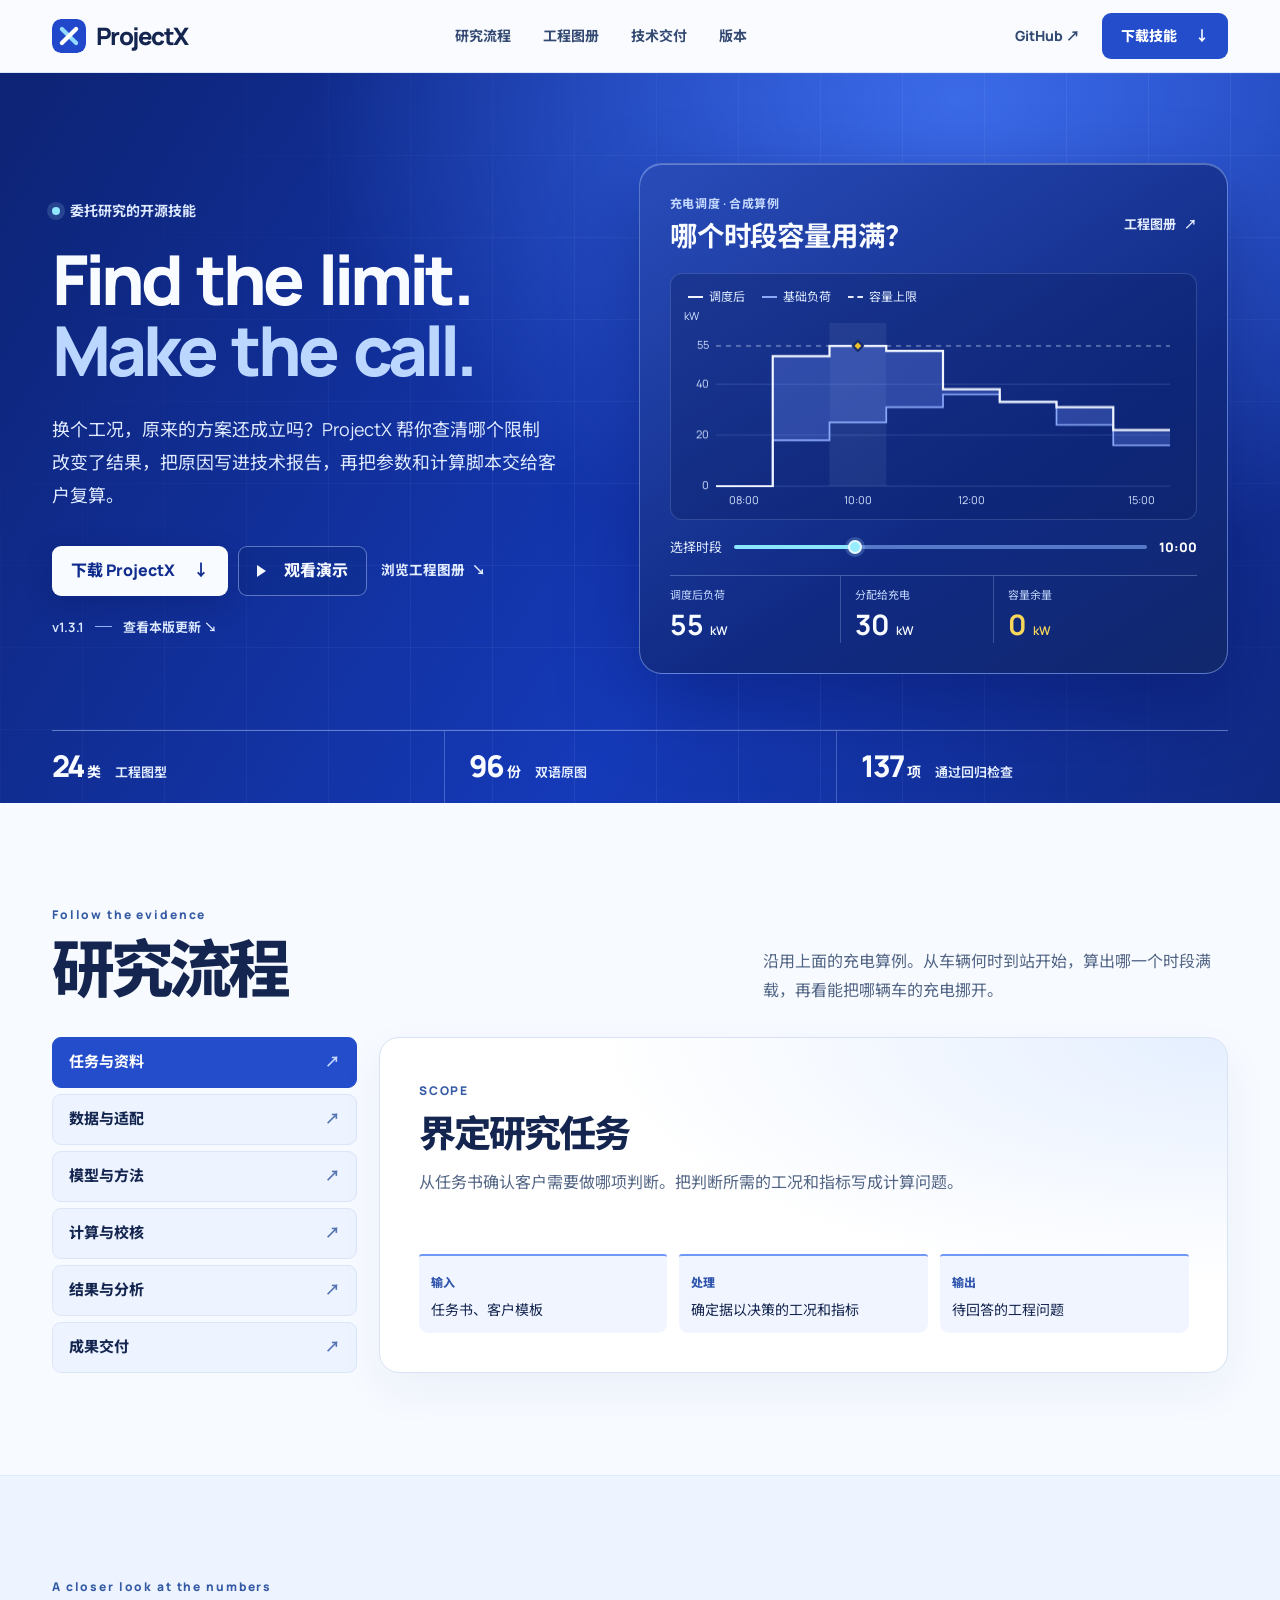
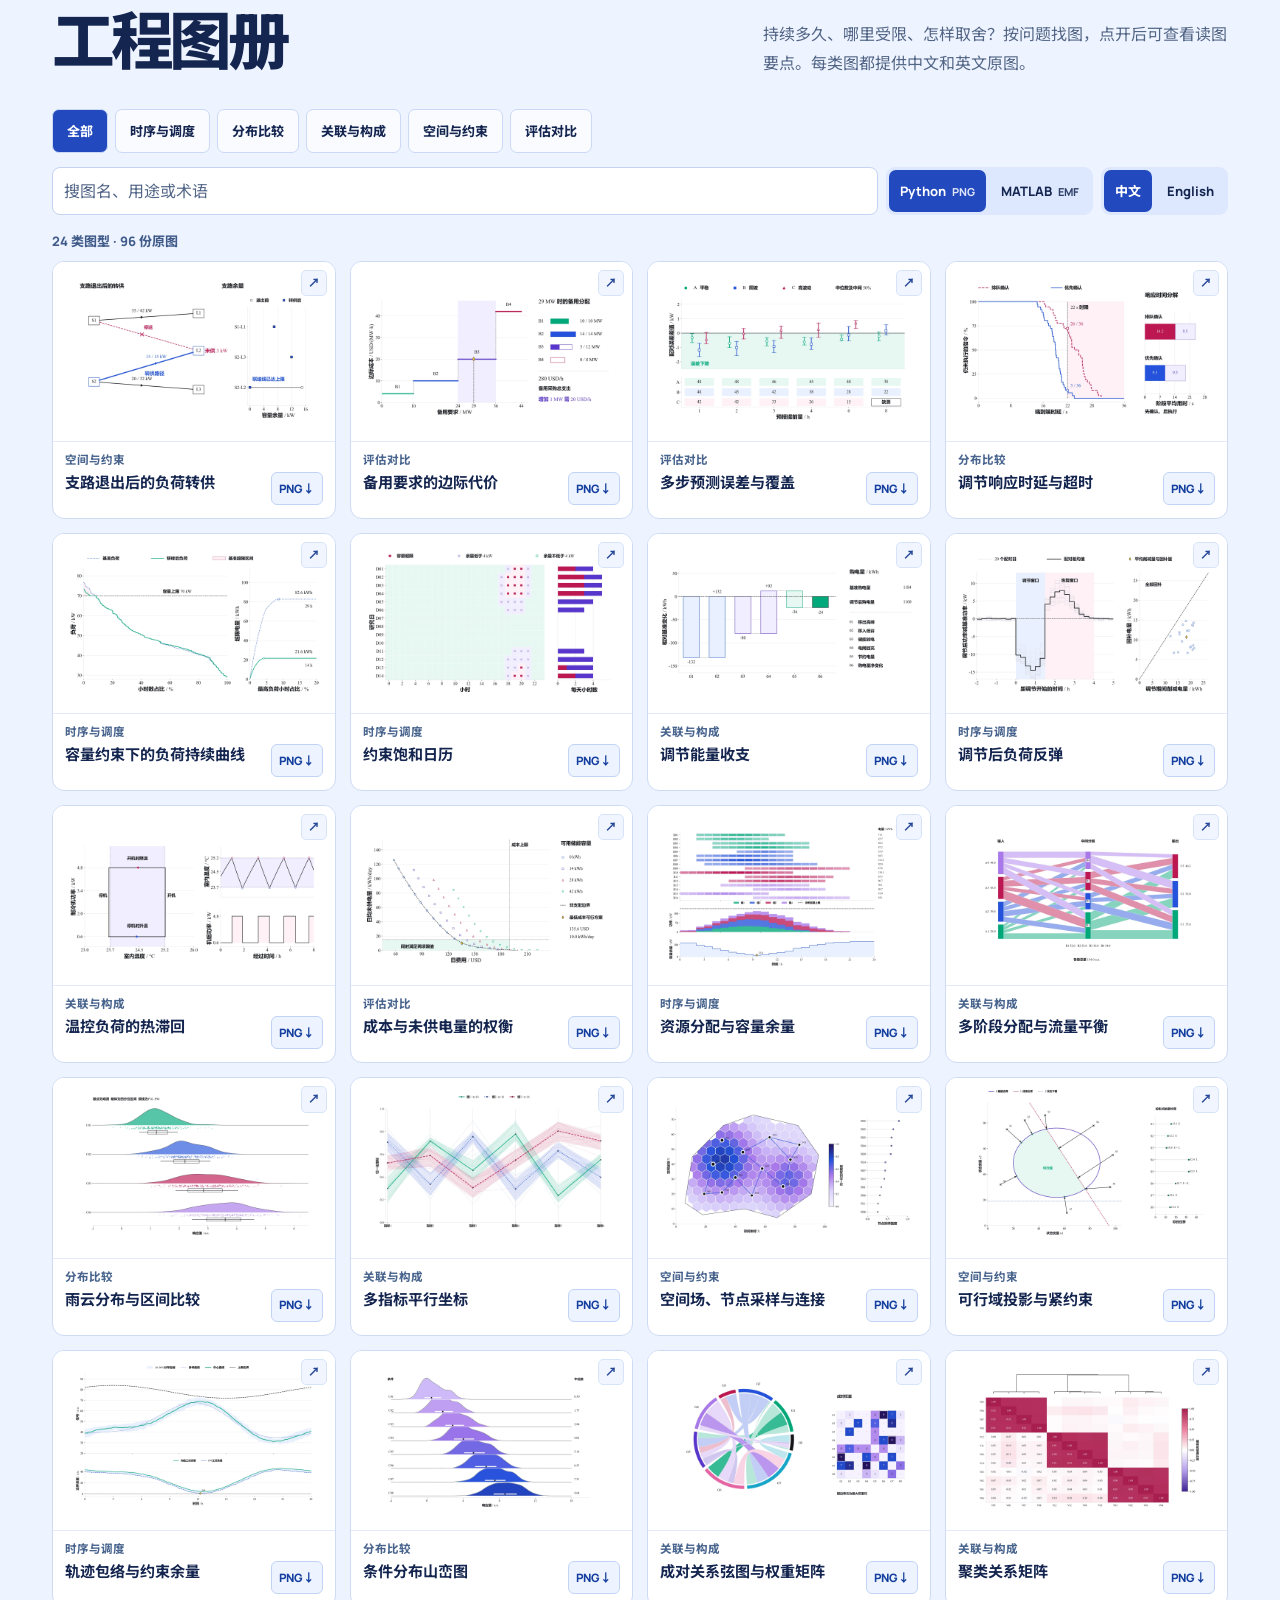
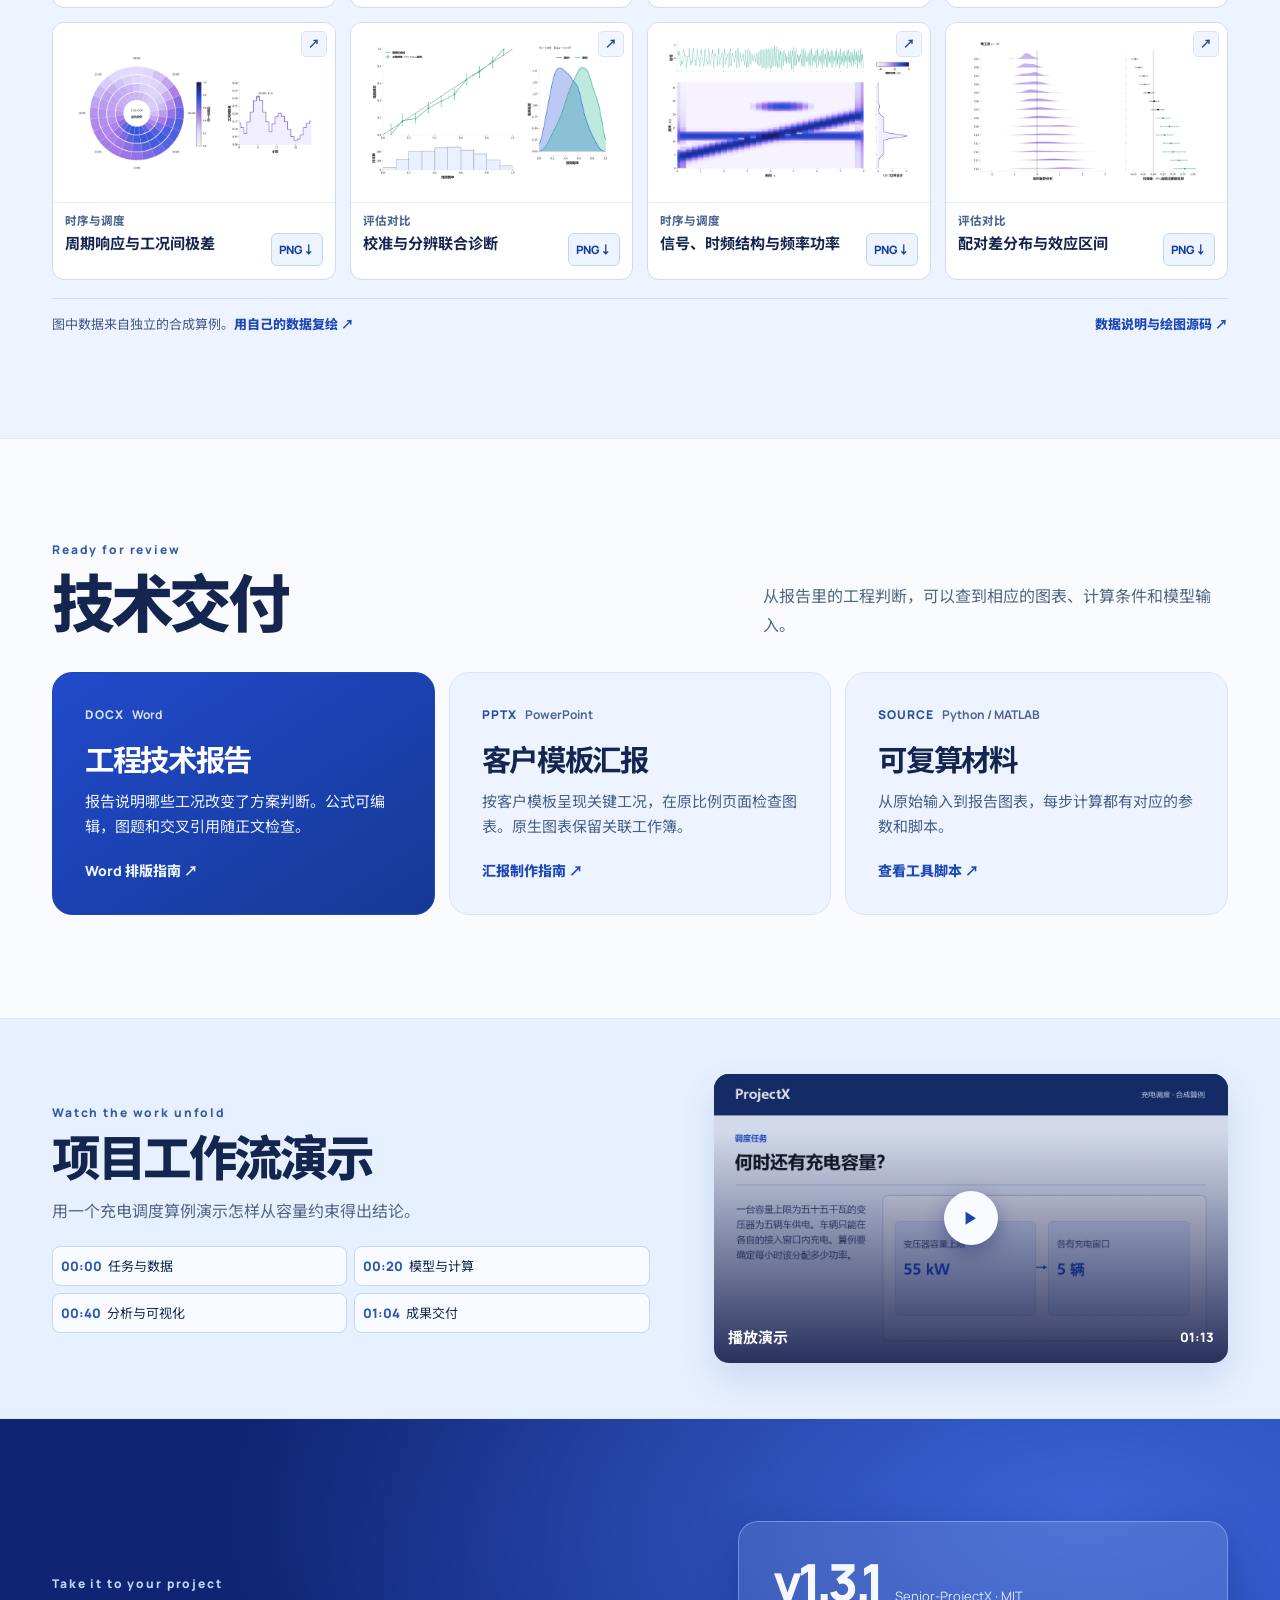
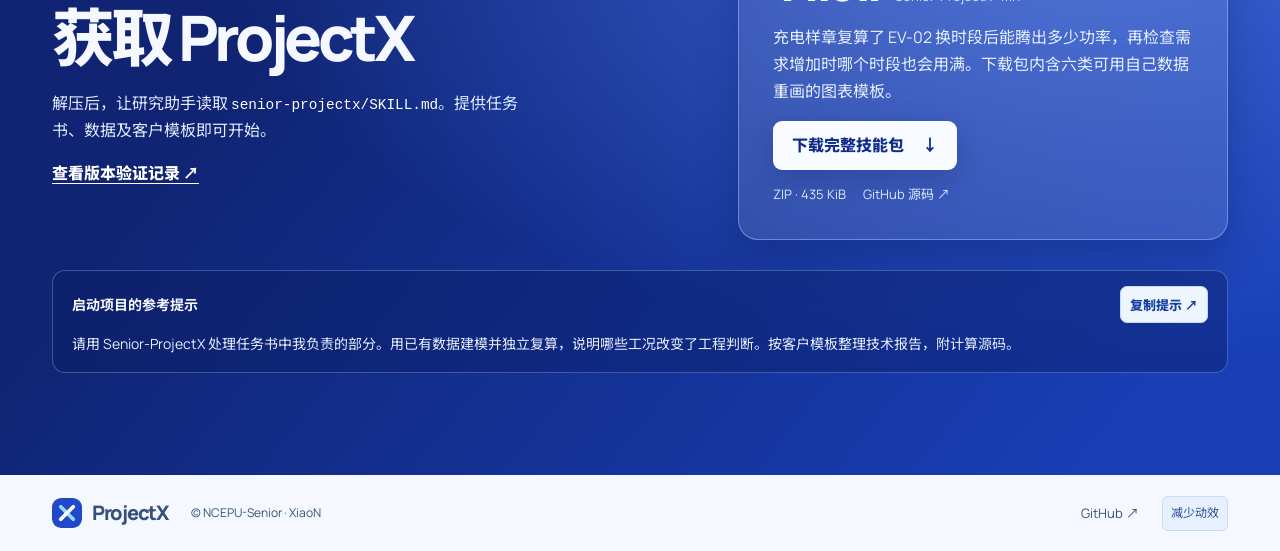
==== commit 67294c14: "Release ProjectX v1.3.1 with concrete result comparisons" ====
--- a/docs/index.html
+++ b/docs/index.html
@@ -12,9 +12,9 @@
   <link rel="canonical" href="https://xiaonshen1031-eng.github.io/ProjectX/">
   <link rel="icon" href="assets/icon.svg?v=blue" type="image/svg+xml">
   <link rel="preload" href="assets/fonts/Manrope.woff2" as="font" type="font/woff2" crossorigin>
-  <link rel="preload" href="assets/fonts/ProjectX-SansSC.woff2?v=130" as="font" type="font/woff2" crossorigin>
-  <link rel="stylesheet" href="styles.css?v=130">
-  <script src="app.js?v=130" defer></script>
+  <link rel="preload" href="assets/fonts/ProjectX-SansSC.woff2?v=131" as="font" type="font/woff2" crossorigin>
+  <link rel="stylesheet" href="styles.css?v=131">
+  <script src="app.js?v=131" defer></script>
   <script src="load-preview.js?v=122" defer></script>
   <title>ProjectX — Find the limit. Make the call.</title>
 </head>
@@ -35,7 +35,7 @@
       </nav>
       <div class="header-actions">
         <a class="nav-source" href="https://github.com/xiaonshen1031-eng/ProjectX">GitHub <span aria-hidden="true">↗</span></a>
-        <a class="button header-download" data-download download href="downloads/Senior-ProjectX-v1.3.0.zip">下载技能 <span aria-hidden="true">↓</span></a>
+        <a class="button header-download" data-download download href="downloads/Senior-ProjectX-v1.3.1.zip">下载技能 <span aria-hidden="true">↓</span></a>
         <button type="button" class="menu-toggle" aria-controls="site-nav" aria-expanded="false" aria-label="展开导航"><span></span><span></span></button>
       </div>
     </div>
@@ -48,13 +48,13 @@
           <div class="hero-copy">
             <p class="hero-kicker"><span class="status-dot" aria-hidden="true"></span>委托研究的开源技能</p>
             <h1 id="hero-title" lang="en"><span>Find the limit.</span><em>Make the call.</em></h1>
-            <p class="hero-description">容量在哪一刻用满？换个工况，方案还成立吗？ProjectX 从任务书拆出这些问题，把计算和图表写进技术报告，让客户能沿着结论复算。</p>
+            <p class="hero-description">换个工况，原来的方案还成立吗？ProjectX 帮你查清哪个限制改变了结果，把原因写进技术报告，再把参数和计算脚本交给客户复算。</p>
             <div class="hero-actions">
-              <a class="button button-white" data-download download href="downloads/Senior-ProjectX-v1.3.0.zip">下载 ProjectX <span aria-hidden="true">↓</span></a>
+              <a class="button button-white" data-download download href="downloads/Senior-ProjectX-v1.3.1.zip">下载 ProjectX <span aria-hidden="true">↓</span></a>
               <button type="button" class="button button-ghost watch-video"><span class="play-icon" aria-hidden="true"></span>观看演示</button>
               <a class="hero-atlas-link" href="#gallery">浏览工程图册 <span aria-hidden="true">↘</span></a>
             </div>
-            <p class="hero-version"><span data-version>v1.3.0</span><span class="version-divider" aria-hidden="true"></span><a href="#start">查看本版更新 ↘</a></p>
+            <p class="hero-version"><span data-version>v1.3.1</span><span class="version-divider" aria-hidden="true"></span><a href="#release-note">查看本版更新 ↘</a></p>
           </div>
           <div class="hero-console" aria-labelledby="plot-title">
             <div class="console-top">
@@ -85,7 +85,7 @@
         <dl class="hero-proof">
           <div><dt>工程图型</dt><dd><span data-atlas-count>24</span> <small>类</small></dd></div>
           <div><dt>双语原图</dt><dd><span data-atlas-files>96</span> <small>份</small></dd></div>
-          <div><dt>通过回归检查</dt><dd><span data-test-count>136</span> <small>项</small></dd></div>
+          <div><dt>通过回归检查</dt><dd><span data-test-count>137</span> <small>项</small></dd></div>
         </dl>
       </div>
     </section>
@@ -94,7 +94,7 @@
       <div class="shell">
         <div class="section-heading">
           <div><p class="eyebrow" lang="en">Follow the evidence</p><h2 id="workflow-title">研究流程</h2></div>
-          <p>点选一个阶段，查看它处理哪项输入，以及结果如何用于下一步。</p>
+          <p>沿用上面的充电算例。从车辆何时到站开始，算出哪一个时段满载，再看能把哪辆车的充电挪开。</p>
         </div>
         <div class="workflow-layout">
           <div class="workflow-tabs" role="tablist" aria-label="研究阶段" aria-orientation="vertical">
@@ -157,7 +157,7 @@
         </div>
         <div class="chart-grid" id="chart-grid">
           <!-- atlas cards -->
-          <figure class="chart-card" id="chart-contingency" data-chart="contingency" data-family="space" data-python-source="build_python_engineering.py" data-matlab-source="build_matlab_engineering.m" data-title-zh="支路退出后的负荷转供" data-description-zh="图中标出停运支路和转供路径。联络线满载后，负荷点仍有 3 kW 无法送达。" data-tags-zh="转供路径 · 联络容量 · 未供功率" data-title-en="Load transfer after a branch outage" data-description-en="Trace the transfer path from the spare feeder. The tie reaches its rating while 3 kW of load remains unserved." data-tags-en="Transfer path · Tie rating · Unserved power">
+          <figure class="chart-card" id="chart-contingency" data-chart="contingency" data-family="space" data-python-source="build_python_engineering.py" data-matlab-source="build_matlab_engineering.m" data-title-zh="支路退出后的负荷转供" data-description-zh="支路停运后，联络线送出 15 kW，达到上限。L2 还有 3 kW 的负荷未能供电。" data-tags-zh="转供路径 · 联络容量 · 未供功率" data-title-en="Load transfer after a branch outage" data-description-en="After the outage, the tie carries its full 15 kW. Another 3 kW of load at L2 remains unserved." data-tags-en="Transfer path · Tie rating · Unserved power">
             <a class="chart-image" data-open href="downloads/figures/python/zh/contingency.png" aria-label="查看支路退出后的负荷转供大图">
               <img src="assets/charts/zh/python-contingency.webp" alt="" width="1440" height="864" loading="lazy" decoding="async">
               <span class="expand-mark" aria-hidden="true">↗</span>
@@ -168,7 +168,7 @@
               <a class="chart-download" href="downloads/figures/python/zh/contingency.png" download="contingency-zh.png" aria-label="下载支路退出后的负荷转供的中文 PNG 原图">PNG <span aria-hidden="true">↓</span></a>
             </figcaption>
           </figure>
-          <figure class="chart-card" id="chart-marginal-cost" data-chart="marginal-cost" data-family="evaluation" data-python-source="build_python_engineering.py" data-matlab-source="build_matlab_engineering.m" data-title-zh="备用要求的边际代价" data-description-zh="左图定位备用要求跨过哪一档容量。右图核对已分配的备用量，再读增加 1 MW 的代价。" data-tags-zh="分段边际成本 · 容量台阶 · 备用分配" data-title-en="Marginal cost of additional reserve" data-description-en="Find the marginal block at the current reserve requirement. The allocation at right explains the cost of procuring one more megawatt." data-tags-en="Merit order · Capacity blocks · Reserve allocation">
+          <figure class="chart-card" id="chart-marginal-cost" data-chart="marginal-cost" data-family="evaluation" data-python-source="build_python_engineering.py" data-matlab-source="build_matlab_engineering.m" data-title-zh="备用要求的边际代价" data-description-zh="备用需求为 29 MW 时，前两档已用满。再买 1 MW 仍由 B3 提供，每小时多花 20 美元。超过 36 MW 才进入下一档。" data-tags-zh="分段边际成本 · 容量台阶 · 备用分配" data-title-en="Marginal cost of additional reserve" data-description-en="The first two blocks are full at 29 MW. One more megawatt comes from B3 and costs $20 per hour. The next block starts above 36 MW." data-tags-en="Merit order · Capacity blocks · Reserve allocation">
             <a class="chart-image" data-open href="downloads/figures/python/zh/marginal-cost.png" aria-label="查看备用要求的边际代价大图">
               <img src="assets/charts/zh/python-marginal-cost.webp" alt="" width="1440" height="864" loading="lazy" decoding="async">
               <span class="expand-mark" aria-hidden="true">↗</span>
@@ -179,7 +179,7 @@
               <a class="chart-download" href="downloads/figures/python/zh/marginal-cost.png" download="marginal-cost-zh.png" aria-label="下载备用要求的边际代价的中文 PNG 原图">PNG <span aria-hidden="true">↓</span></a>
             </figcaption>
           </figure>
-          <figure class="chart-card" id="chart-error-horizon" data-chart="error-horizon" data-family="evaluation" data-python-source="build_python_engineering.py" data-matlab-source="build_matlab_engineering.m" data-title-zh="多步预测误差与覆盖" data-description-zh="同一批时点配对后，比较各提前量的绝对误差差值。下方给出配对样本数，标明无法比较的工况。" data-tags-zh="多步预测 · 配对绝对误差 · 有效覆盖" data-title-en="Forecast errors across lead times" data-description-en="Compare paired absolute-error differences for each lead time. The coverage strip shows sample counts and explicitly marks a missing comparison." data-tags-en="Lead time · Paired error · Coverage">
+          <figure class="chart-card" id="chart-error-horizon" data-chart="error-horizon" data-family="evaluation" data-python-source="build_python_engineering.py" data-matlab-source="build_matlab_engineering.m" data-title-zh="多步预测误差与覆盖" data-description-zh="按工况和提前量分别配对，零线以下表示修订后误差更小。高波动工况下，提前 6 小时的误差差值中位数为正，提前 8 小时没有配对样本。" data-tags-zh="多步预测 · 配对绝对误差 · 有效覆盖" data-title-en="Forecast errors across lead times" data-description-en="Pair forecasts within each regime and lead time. Values below zero favor the revised forecast. For high variability, the median difference is positive at six hours and no pairs are available at eight." data-tags-en="Lead time · Paired error · Coverage">
             <a class="chart-image" data-open href="downloads/figures/python/zh/error-horizon.png" aria-label="查看多步预测误差与覆盖大图">
               <img src="assets/charts/zh/python-error-horizon.webp" alt="" width="1440" height="864" loading="lazy" decoding="async">
               <span class="expand-mark" aria-hidden="true">↗</span>
@@ -190,7 +190,7 @@
               <a class="chart-download" href="downloads/figures/python/zh/error-horizon.png" download="error-horizon-zh.png" aria-label="下载多步预测误差与覆盖的中文 PNG 原图">PNG <span aria-hidden="true">↓</span></a>
             </figcaption>
           </figure>
-          <figure class="chart-card" id="chart-response-delay" data-chart="response-delay" data-family="distribution" data-python-source="build_python_engineering.py" data-matlab-source="build_matlab_engineering.m" data-title-zh="调节响应时延与超时" data-description-zh="先从时间分布读出超时比例，再沿同一批指令核对确认等待和执行时长，定位超时变化来自哪一段。" data-tags-zh="响应时延 · 超时比例 · 确认等待" data-title-en="Actuation latency and deadline misses" data-description-en="Read deadline misses from the latency distributions. Phase durations for the same commands show whether confirmation or actuation explains the difference." data-tags-en="Latency · Missed deadlines · Command confirmation">
+          <figure class="chart-card" id="chart-response-delay" data-chart="response-delay" data-family="distribution" data-python-source="build_python_engineering.py" data-matlab-source="build_matlab_engineering.m" data-title-zh="调节响应时延与超时" data-description-zh="按 22 秒时限，优先确认把超时指令从 26 条降到 3 条，两组各 36 条。执行平均都约 9.5 秒，省下的时间来自更短的确认等待。" data-tags-zh="响应时延 · 超时比例 · 确认等待" data-title-en="Actuation latency and deadline misses" data-description-en="Under a 22-second deadline, priority confirmation cuts misses from 26 of 36 commands to 3 of 36. Actuation takes about 9.5 seconds in both runs. The time savings come from shorter waits for confirmation." data-tags-en="Latency · Missed deadlines · Command confirmation">
             <a class="chart-image" data-open href="downloads/figures/python/zh/response-delay.png" aria-label="查看调节响应时延与超时大图">
               <img src="assets/charts/zh/python-response-delay.webp" alt="" width="1440" height="864" loading="lazy" decoding="async">
               <span class="expand-mark" aria-hidden="true">↗</span>
@@ -488,10 +488,10 @@
           <p><a class="release-link" href="https://github.com/xiaonshen1031-eng/ProjectX/blob/main/skill/senior-projectx/references/release-validation.md">查看版本验证记录 ↗</a></p>
         </div>
         <div class="download-box">
-          <div class="download-version"><strong data-version>v1.3.0</strong><span>Senior-ProjectX · MIT</span></div>
-          <p>内含六类可复绘工程图。充电算例从满载时段追到车辆接入窗口，进一步说明哪些需求能靠移时满足，哪些受供电总量限制。</p>
-          <a class="button button-white" data-download href="downloads/Senior-ProjectX-v1.3.0.zip" download>下载完整技能包 <span aria-hidden="true">↓</span></a>
-          <div class="download-details"><span data-download-size>ZIP · 433 KiB</span><a href="https://github.com/xiaonshen1031-eng/ProjectX">GitHub 源码 ↗</a></div>
+          <div class="download-version"><strong data-version>v1.3.1</strong><span>Senior-ProjectX · MIT</span></div>
+          <p id="release-note">充电样章复算了 EV-02 换时段后能腾出多少功率，再检查需求增加时哪个时段也会用满。下载包内含六类可用自己数据重画的图表模板。</p>
+          <a class="button button-white" data-download href="downloads/Senior-ProjectX-v1.3.1.zip" download>下载完整技能包 <span aria-hidden="true">↓</span></a>
+          <div class="download-details"><span data-download-size>ZIP · 435 KiB</span><a href="https://github.com/xiaonshen1031-eng/ProjectX">GitHub 源码 ↗</a></div>
         </div>
         <div class="prompt-card">
           <div class="prompt-heading"><strong>启动项目的参考提示</strong><button type="button" class="copy-button" id="copy-prompt">复制提示 ↗</button></div>
--- a/docs/styles.css
+++ b/docs/styles.css
@@ -7,7 +7,7 @@
 
 @font-face {
   font-family: "ProjectX Sans SC";
-  src: url("assets/fonts/ProjectX-SansSC.woff2?v=130") format("woff2");
+  src: url("assets/fonts/ProjectX-SansSC.woff2?v=131") format("woff2");
   font-weight: 100 900;
   font-display: swap;
 }
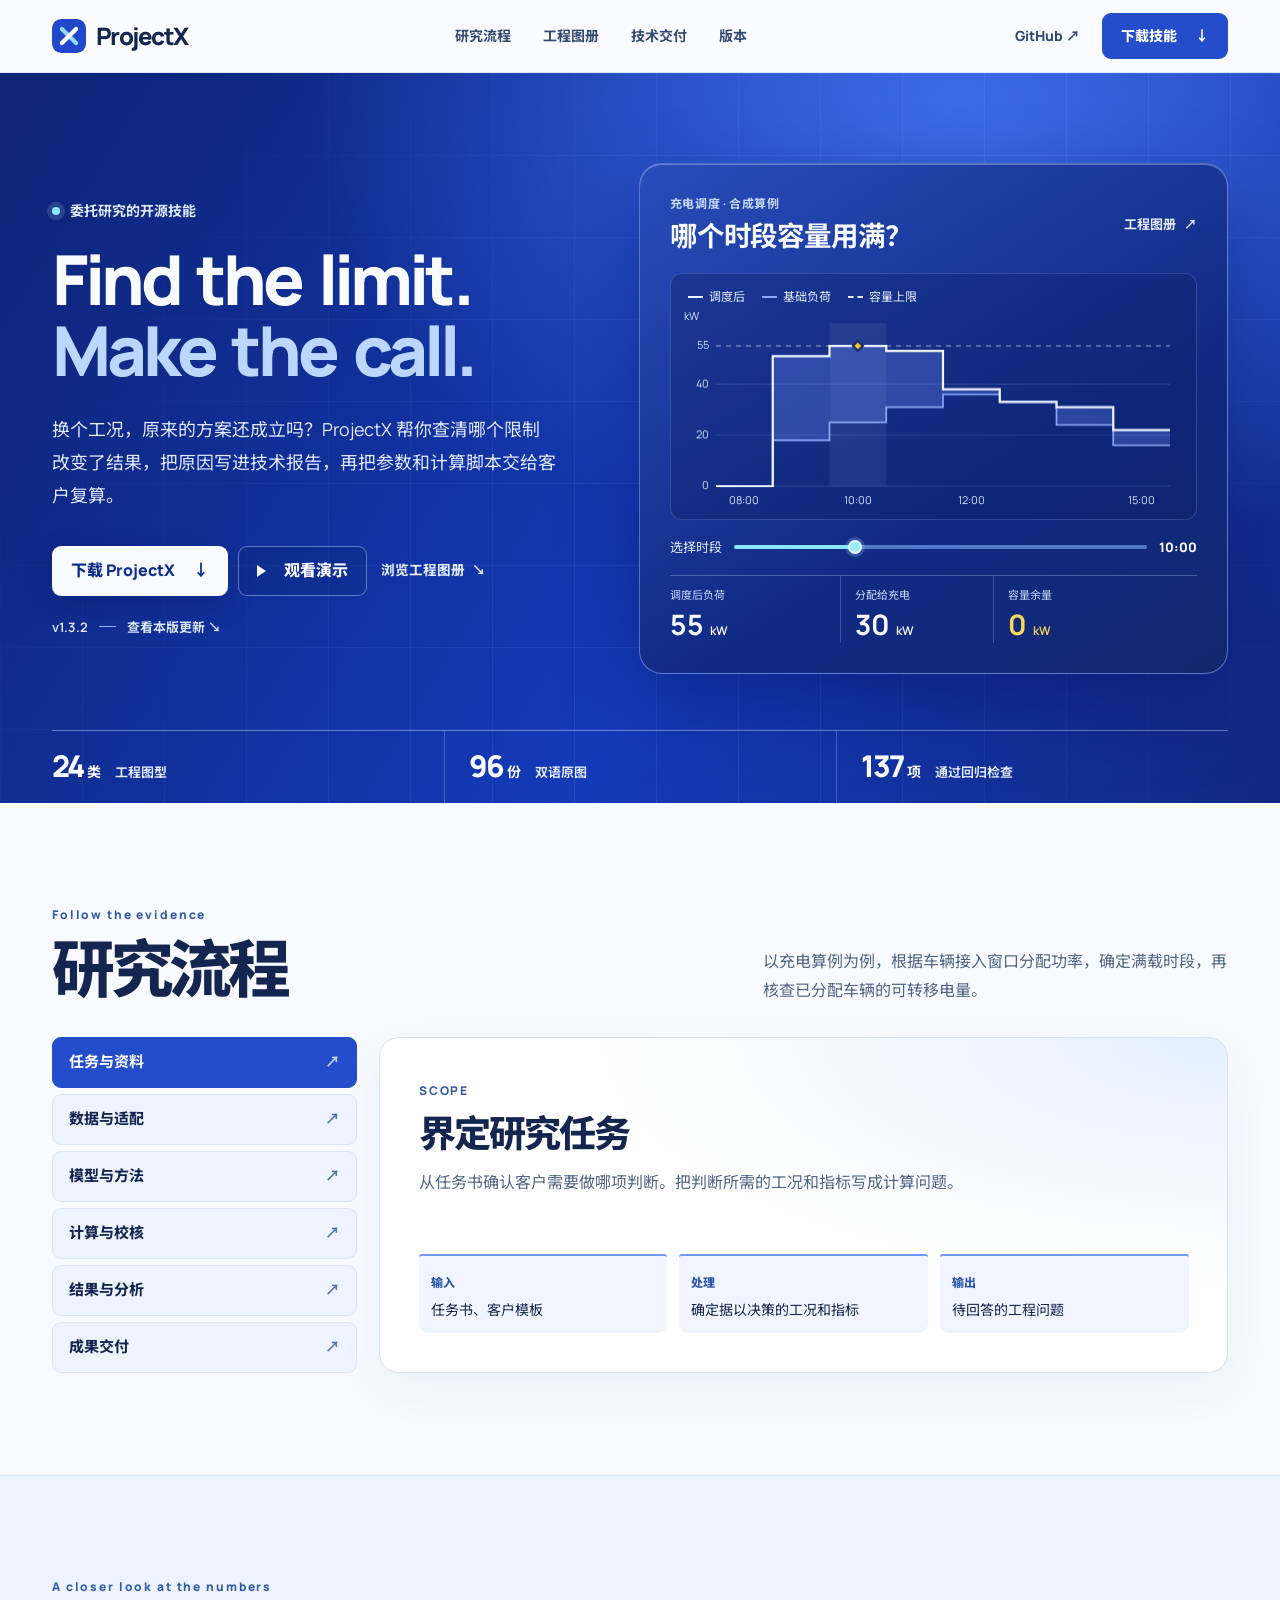
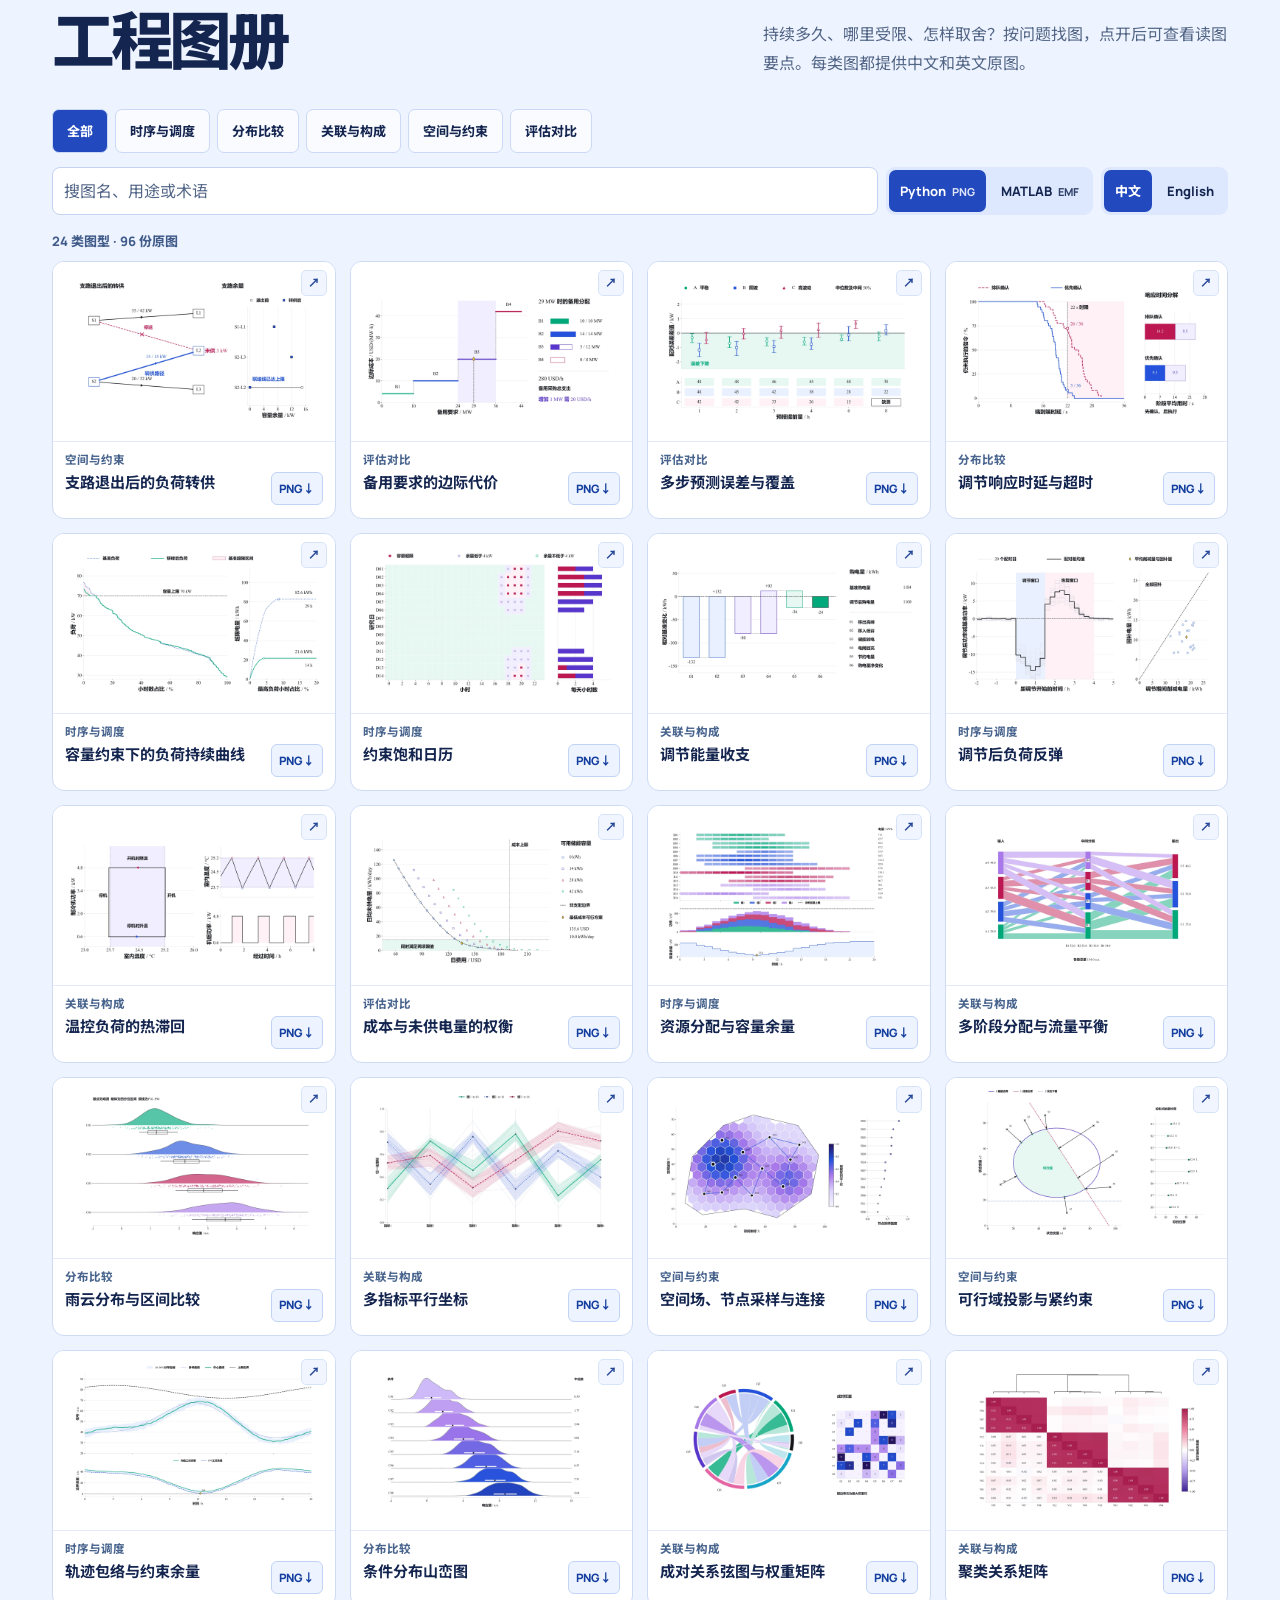
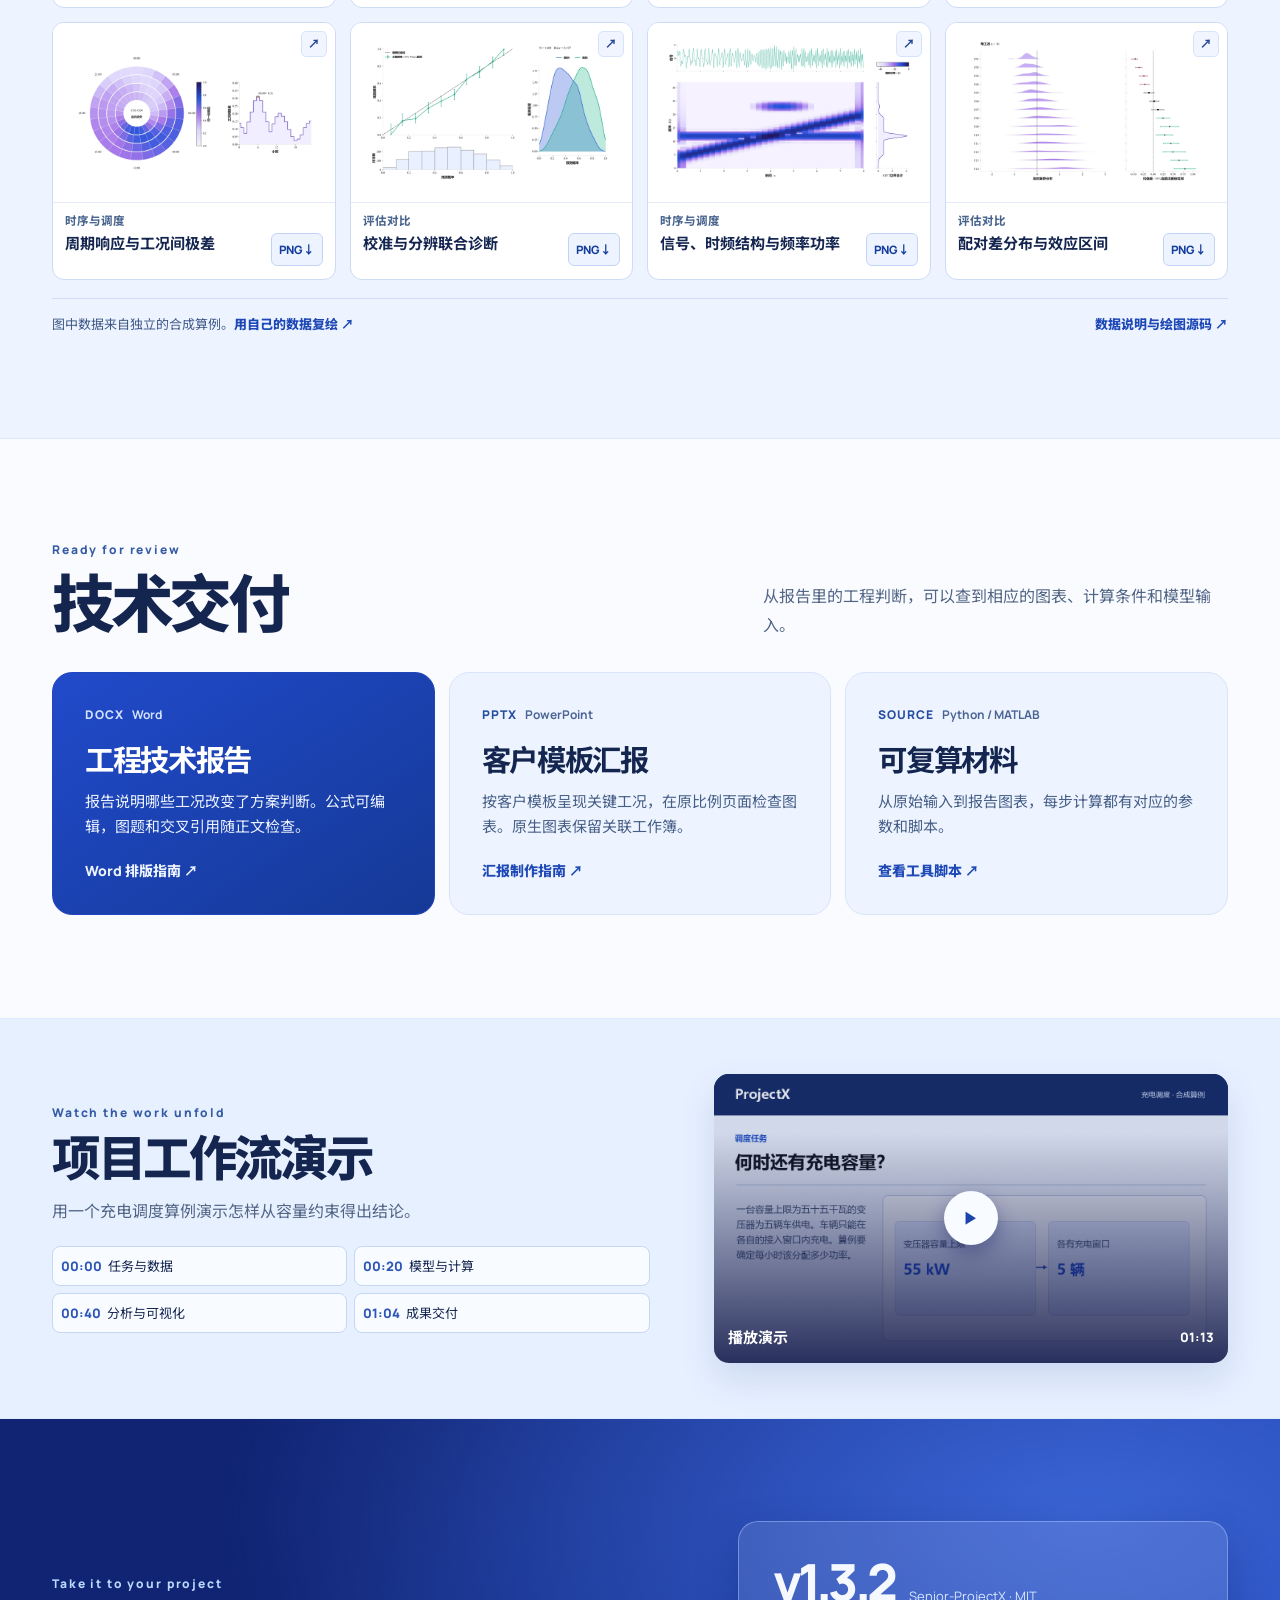
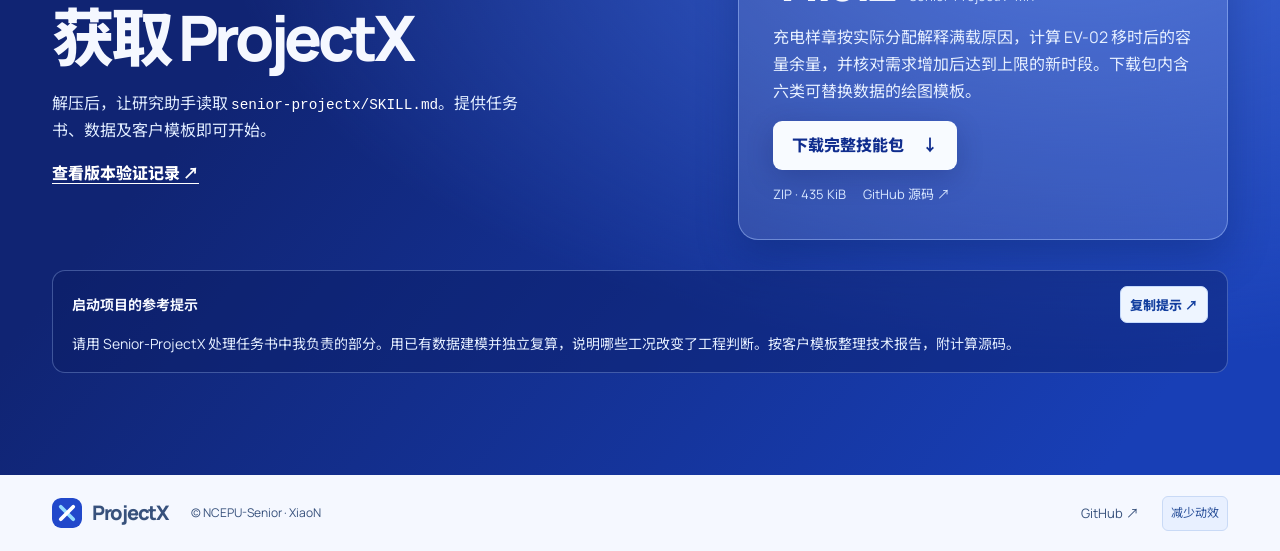
==== commit c3f7d010: "Release ProjectX v1.3.2 with formal technical analysis" ====
--- a/docs/index.html
+++ b/docs/index.html
@@ -12,9 +12,9 @@
   <link rel="canonical" href="https://xiaonshen1031-eng.github.io/ProjectX/">
   <link rel="icon" href="assets/icon.svg?v=blue" type="image/svg+xml">
   <link rel="preload" href="assets/fonts/Manrope.woff2" as="font" type="font/woff2" crossorigin>
-  <link rel="preload" href="assets/fonts/ProjectX-SansSC.woff2?v=131" as="font" type="font/woff2" crossorigin>
-  <link rel="stylesheet" href="styles.css?v=131">
-  <script src="app.js?v=131" defer></script>
+  <link rel="preload" href="assets/fonts/ProjectX-SansSC.woff2?v=132" as="font" type="font/woff2" crossorigin>
+  <link rel="stylesheet" href="styles.css?v=132">
+  <script src="app.js?v=132" defer></script>
   <script src="load-preview.js?v=122" defer></script>
   <title>ProjectX — Find the limit. Make the call.</title>
 </head>
@@ -35,7 +35,7 @@
       </nav>
       <div class="header-actions">
         <a class="nav-source" href="https://github.com/xiaonshen1031-eng/ProjectX">GitHub <span aria-hidden="true">↗</span></a>
-        <a class="button header-download" data-download download href="downloads/Senior-ProjectX-v1.3.1.zip">下载技能 <span aria-hidden="true">↓</span></a>
+        <a class="button header-download" data-download download href="downloads/Senior-ProjectX-v1.3.2.zip">下载技能 <span aria-hidden="true">↓</span></a>
         <button type="button" class="menu-toggle" aria-controls="site-nav" aria-expanded="false" aria-label="展开导航"><span></span><span></span></button>
       </div>
     </div>
@@ -50,11 +50,11 @@
             <h1 id="hero-title" lang="en"><span>Find the limit.</span><em>Make the call.</em></h1>
             <p class="hero-description">换个工况，原来的方案还成立吗？ProjectX 帮你查清哪个限制改变了结果，把原因写进技术报告，再把参数和计算脚本交给客户复算。</p>
             <div class="hero-actions">
-              <a class="button button-white" data-download download href="downloads/Senior-ProjectX-v1.3.1.zip">下载 ProjectX <span aria-hidden="true">↓</span></a>
+              <a class="button button-white" data-download download href="downloads/Senior-ProjectX-v1.3.2.zip">下载 ProjectX <span aria-hidden="true">↓</span></a>
               <button type="button" class="button button-ghost watch-video"><span class="play-icon" aria-hidden="true"></span>观看演示</button>
               <a class="hero-atlas-link" href="#gallery">浏览工程图册 <span aria-hidden="true">↘</span></a>
             </div>
-            <p class="hero-version"><span data-version>v1.3.1</span><span class="version-divider" aria-hidden="true"></span><a href="#release-note">查看本版更新 ↘</a></p>
+            <p class="hero-version"><span data-version>v1.3.2</span><span class="version-divider" aria-hidden="true"></span><a href="#release-note">查看本版更新 ↘</a></p>
           </div>
           <div class="hero-console" aria-labelledby="plot-title">
             <div class="console-top">
@@ -94,7 +94,7 @@
       <div class="shell">
         <div class="section-heading">
           <div><p class="eyebrow" lang="en">Follow the evidence</p><h2 id="workflow-title">研究流程</h2></div>
-          <p>沿用上面的充电算例。从车辆何时到站开始，算出哪一个时段满载，再看能把哪辆车的充电挪开。</p>
+          <p>以充电算例为例，根据车辆接入窗口分配功率，确定满载时段，再核查已分配车辆的可转移电量。</p>
         </div>
         <div class="workflow-layout">
           <div class="workflow-tabs" role="tablist" aria-label="研究阶段" aria-orientation="vertical">
@@ -168,7 +168,7 @@
               <a class="chart-download" href="downloads/figures/python/zh/contingency.png" download="contingency-zh.png" aria-label="下载支路退出后的负荷转供的中文 PNG 原图">PNG <span aria-hidden="true">↓</span></a>
             </figcaption>
           </figure>
-          <figure class="chart-card" id="chart-marginal-cost" data-chart="marginal-cost" data-family="evaluation" data-python-source="build_python_engineering.py" data-matlab-source="build_matlab_engineering.m" data-title-zh="备用要求的边际代价" data-description-zh="备用需求为 29 MW 时，前两档已用满。再买 1 MW 仍由 B3 提供，每小时多花 20 美元。超过 36 MW 才进入下一档。" data-tags-zh="分段边际成本 · 容量台阶 · 备用分配" data-title-en="Marginal cost of additional reserve" data-description-en="The first two blocks are full at 29 MW. One more megawatt comes from B3 and costs $20 per hour. The next block starts above 36 MW." data-tags-en="Merit order · Capacity blocks · Reserve allocation">
+          <figure class="chart-card" id="chart-marginal-cost" data-chart="marginal-cost" data-family="evaluation" data-python-source="build_python_engineering.py" data-matlab-source="build_matlab_engineering.m" data-title-zh="备用要求的边际代价" data-description-zh="备用需求为 29 MW 时，前两档已满。再增购 1 MW 仍由 B3 提供，额外费用为 20 美元每小时。需求超过 36 MW 后进入下一档。" data-tags-zh="分段边际成本 · 容量台阶 · 备用分配" data-title-en="Marginal cost of additional reserve" data-description-en="The first two blocks are full at 29 MW. One more megawatt comes from B3 and costs $20 per hour. The next block starts above 36 MW." data-tags-en="Merit order · Capacity blocks · Reserve allocation">
             <a class="chart-image" data-open href="downloads/figures/python/zh/marginal-cost.png" aria-label="查看备用要求的边际代价大图">
               <img src="assets/charts/zh/python-marginal-cost.webp" alt="" width="1440" height="864" loading="lazy" decoding="async">
               <span class="expand-mark" aria-hidden="true">↗</span>
@@ -190,7 +190,7 @@
               <a class="chart-download" href="downloads/figures/python/zh/error-horizon.png" download="error-horizon-zh.png" aria-label="下载多步预测误差与覆盖的中文 PNG 原图">PNG <span aria-hidden="true">↓</span></a>
             </figcaption>
           </figure>
-          <figure class="chart-card" id="chart-response-delay" data-chart="response-delay" data-family="distribution" data-python-source="build_python_engineering.py" data-matlab-source="build_matlab_engineering.m" data-title-zh="调节响应时延与超时" data-description-zh="按 22 秒时限，优先确认把超时指令从 26 条降到 3 条，两组各 36 条。执行平均都约 9.5 秒，省下的时间来自更短的确认等待。" data-tags-zh="响应时延 · 超时比例 · 确认等待" data-title-en="Actuation latency and deadline misses" data-description-en="Under a 22-second deadline, priority confirmation cuts misses from 26 of 36 commands to 3 of 36. Actuation takes about 9.5 seconds in both runs. The time savings come from shorter waits for confirmation." data-tags-en="Latency · Missed deadlines · Command confirmation">
+          <figure class="chart-card" id="chart-response-delay" data-chart="response-delay" data-family="distribution" data-python-source="build_python_engineering.py" data-matlab-source="build_matlab_engineering.m" data-title-zh="调节响应时延与超时" data-description-zh="以 22 秒为时限，优先确认将超时指令由 26 条降至 3 条，两组各 36 条。两组平均执行时长均约为 9.5 秒，时延的改善来自确认等待时间缩短。" data-tags-zh="响应时延 · 超时比例 · 确认等待" data-title-en="Actuation latency and deadline misses" data-description-en="Under a 22-second deadline, priority confirmation cuts misses from 26 of 36 commands to 3 of 36. Actuation takes about 9.5 seconds in both runs. The time savings come from shorter waits for confirmation." data-tags-en="Latency · Missed deadlines · Command confirmation">
             <a class="chart-image" data-open href="downloads/figures/python/zh/response-delay.png" aria-label="查看调节响应时延与超时大图">
               <img src="assets/charts/zh/python-response-delay.webp" alt="" width="1440" height="864" loading="lazy" decoding="async">
               <span class="expand-mark" aria-hidden="true">↗</span>
@@ -488,9 +488,9 @@
           <p><a class="release-link" href="https://github.com/xiaonshen1031-eng/ProjectX/blob/main/skill/senior-projectx/references/release-validation.md">查看版本验证记录 ↗</a></p>
         </div>
         <div class="download-box">
-          <div class="download-version"><strong data-version>v1.3.1</strong><span>Senior-ProjectX · MIT</span></div>
-          <p id="release-note">充电样章复算了 EV-02 换时段后能腾出多少功率，再检查需求增加时哪个时段也会用满。下载包内含六类可用自己数据重画的图表模板。</p>
-          <a class="button button-white" data-download href="downloads/Senior-ProjectX-v1.3.1.zip" download>下载完整技能包 <span aria-hidden="true">↓</span></a>
+          <div class="download-version"><strong data-version>v1.3.2</strong><span>Senior-ProjectX · MIT</span></div>
+          <p id="release-note">充电样章按实际分配解释满载原因，计算 EV-02 移时后的容量余量，并核对需求增加后达到上限的新时段。下载包内含六类可替换数据的绘图模板。</p>
+          <a class="button button-white" data-download href="downloads/Senior-ProjectX-v1.3.2.zip" download>下载完整技能包 <span aria-hidden="true">↓</span></a>
           <div class="download-details"><span data-download-size>ZIP · 435 KiB</span><a href="https://github.com/xiaonshen1031-eng/ProjectX">GitHub 源码 ↗</a></div>
         </div>
         <div class="prompt-card">
--- a/docs/styles.css
+++ b/docs/styles.css
@@ -7,7 +7,7 @@
 
 @font-face {
   font-family: "ProjectX Sans SC";
-  src: url("assets/fonts/ProjectX-SansSC.woff2?v=131") format("woff2");
+  src: url("assets/fonts/ProjectX-SansSC.woff2?v=132") format("woff2");
   font-weight: 100 900;
   font-display: swap;
 }
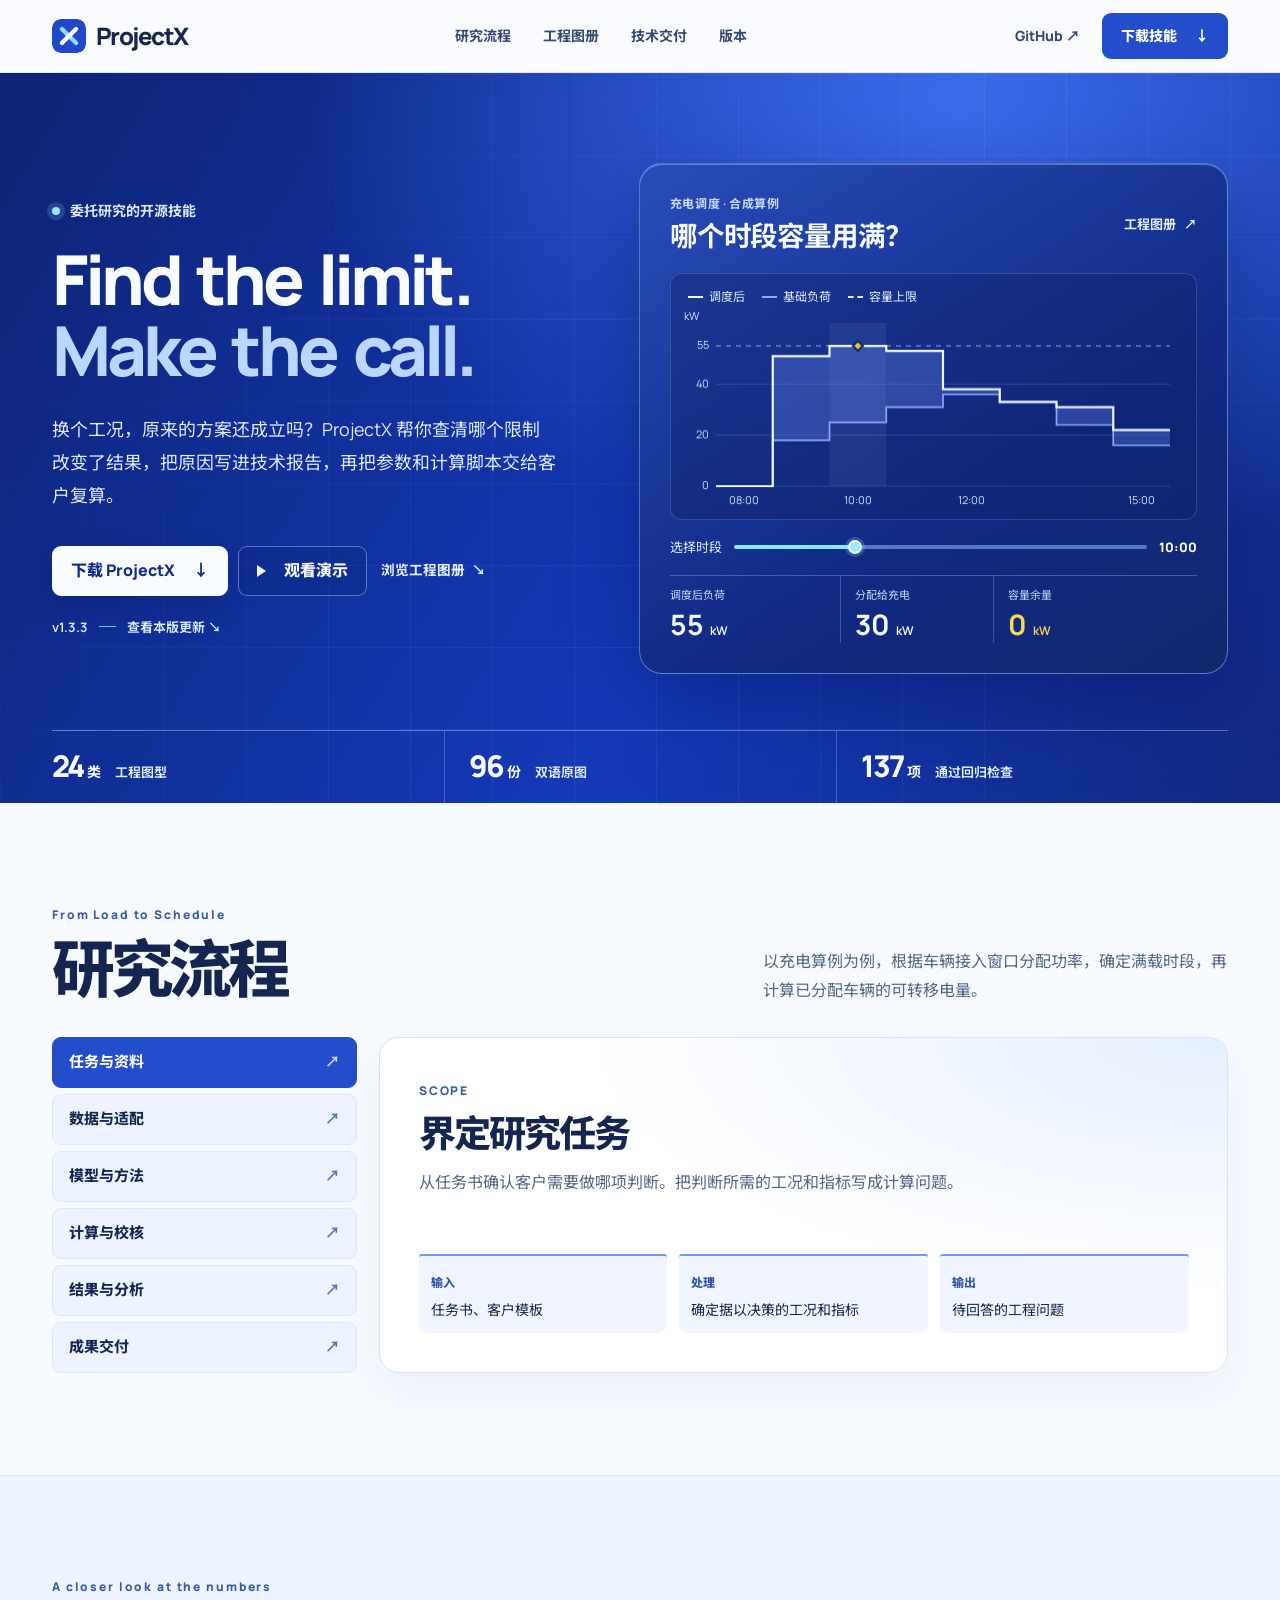
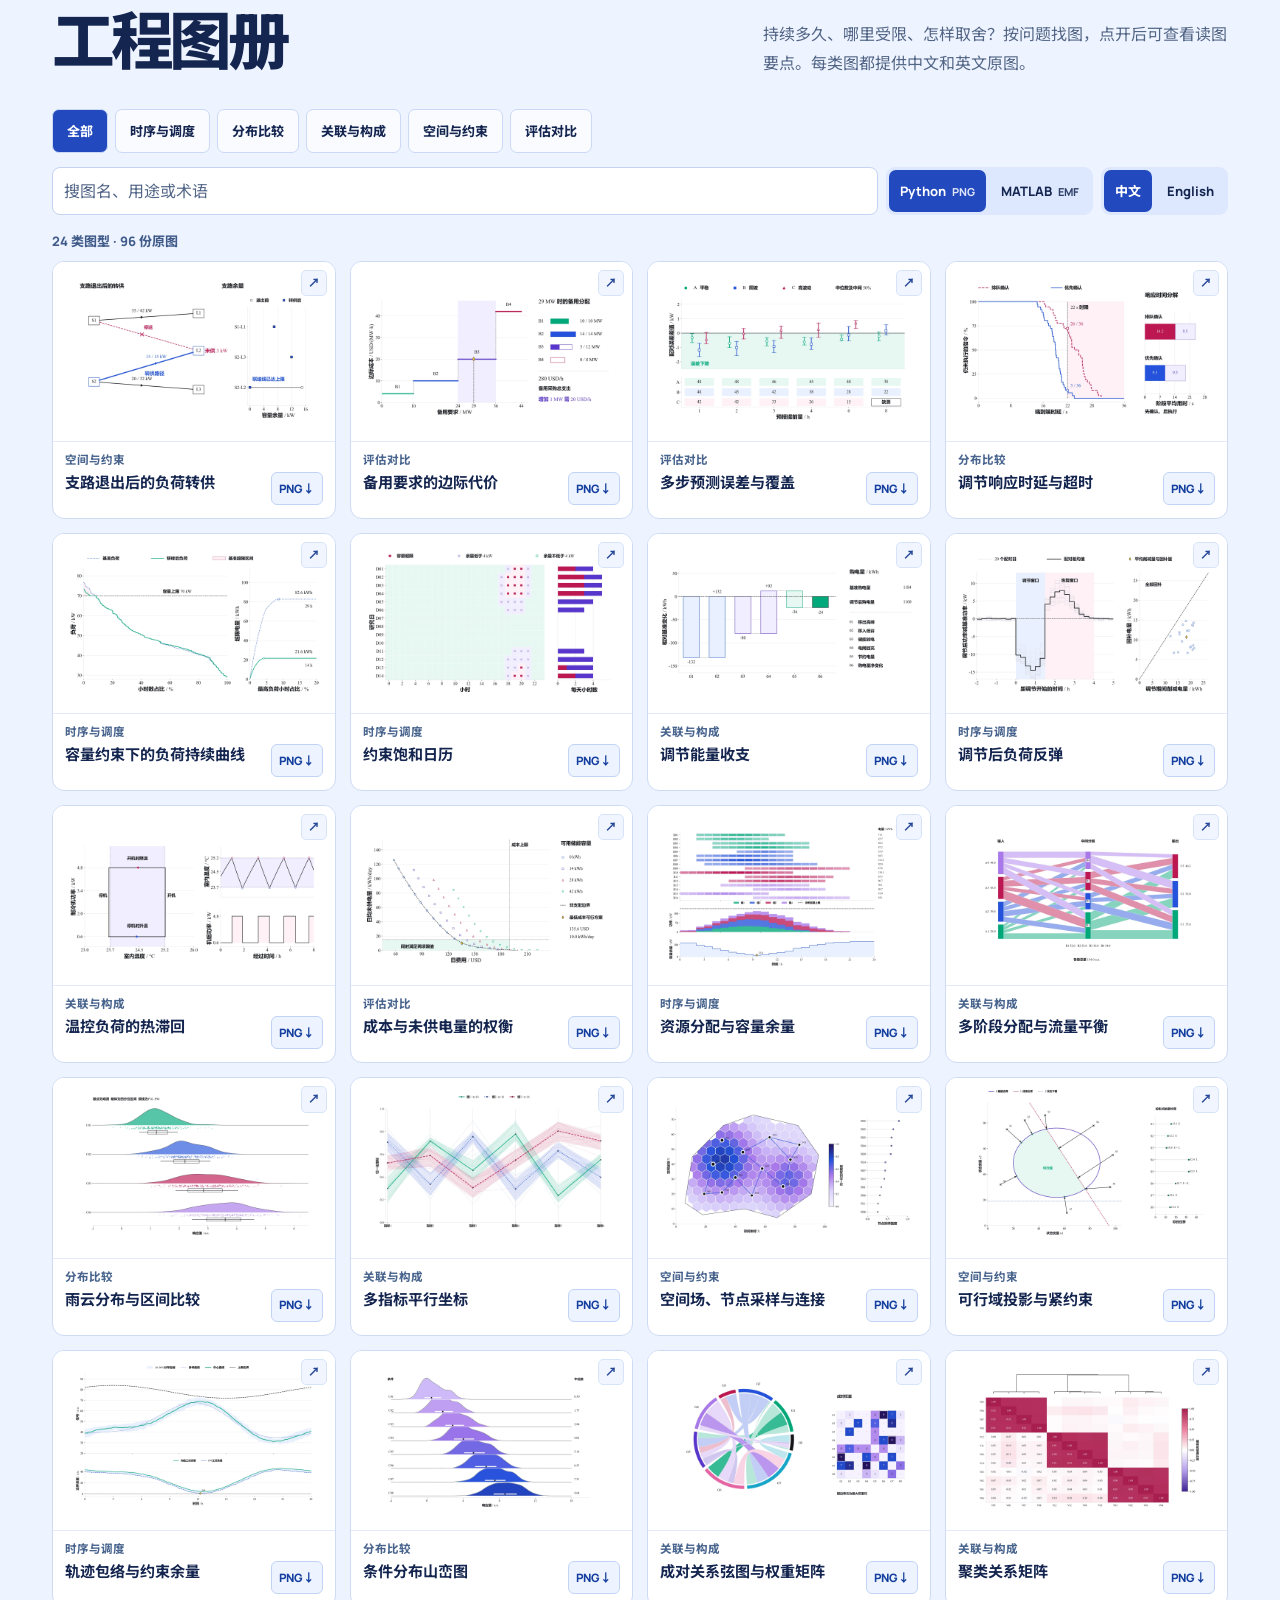
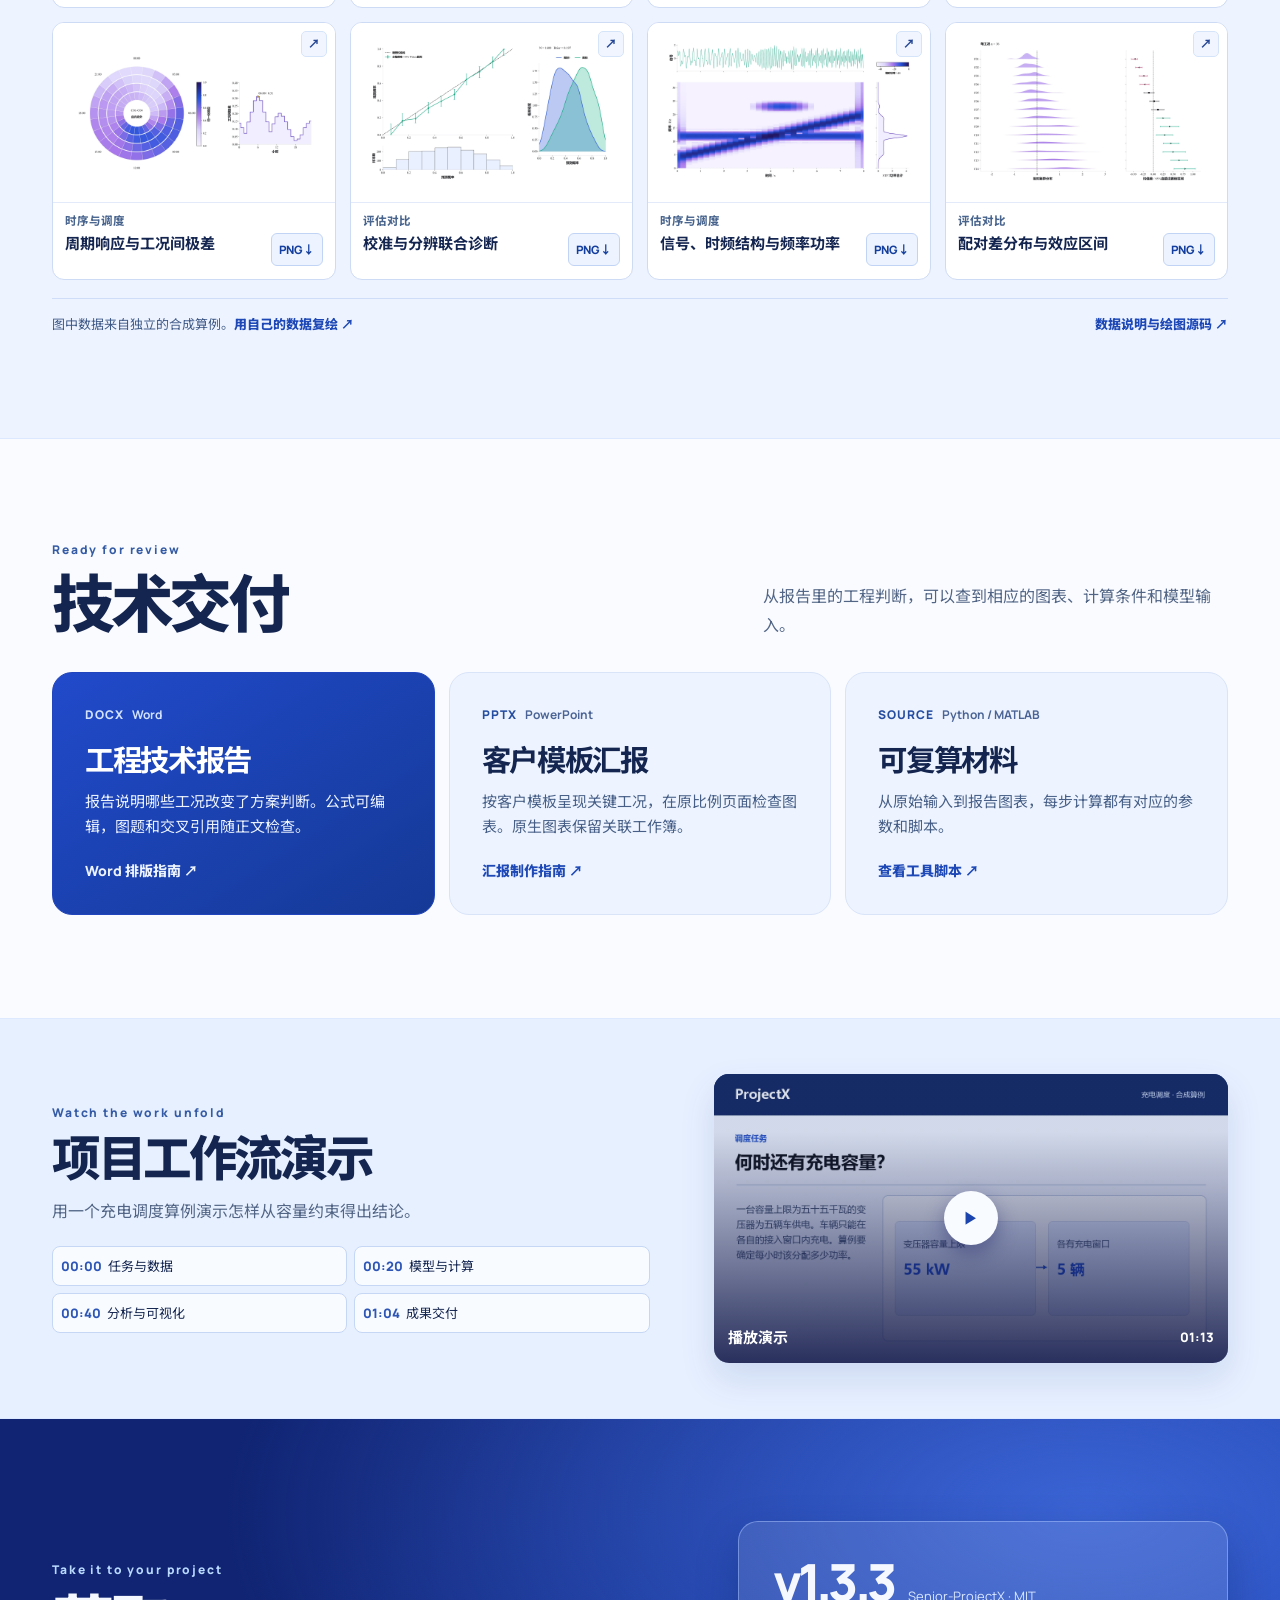
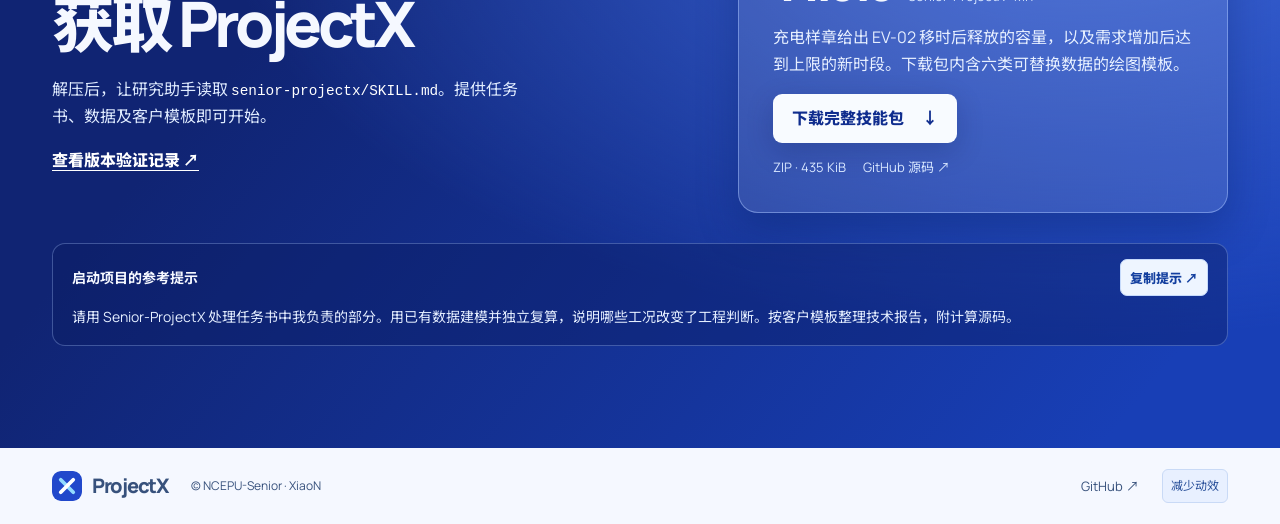
==== commit fed5183d: "Release ProjectX v1.3.3 with result-led report prose" ====
--- a/docs/index.html
+++ b/docs/index.html
@@ -12,9 +12,9 @@
   <link rel="canonical" href="https://xiaonshen1031-eng.github.io/ProjectX/">
   <link rel="icon" href="assets/icon.svg?v=blue" type="image/svg+xml">
   <link rel="preload" href="assets/fonts/Manrope.woff2" as="font" type="font/woff2" crossorigin>
-  <link rel="preload" href="assets/fonts/ProjectX-SansSC.woff2?v=132" as="font" type="font/woff2" crossorigin>
-  <link rel="stylesheet" href="styles.css?v=132">
-  <script src="app.js?v=132" defer></script>
+  <link rel="preload" href="assets/fonts/ProjectX-SansSC.woff2?v=133" as="font" type="font/woff2" crossorigin>
+  <link rel="stylesheet" href="styles.css?v=133">
+  <script src="app.js?v=133" defer></script>
   <script src="load-preview.js?v=122" defer></script>
   <title>ProjectX — Find the limit. Make the call.</title>
 </head>
@@ -35,7 +35,7 @@
       </nav>
       <div class="header-actions">
         <a class="nav-source" href="https://github.com/xiaonshen1031-eng/ProjectX">GitHub <span aria-hidden="true">↗</span></a>
-        <a class="button header-download" data-download download href="downloads/Senior-ProjectX-v1.3.2.zip">下载技能 <span aria-hidden="true">↓</span></a>
+        <a class="button header-download" data-download download href="downloads/Senior-ProjectX-v1.3.3.zip">下载技能 <span aria-hidden="true">↓</span></a>
         <button type="button" class="menu-toggle" aria-controls="site-nav" aria-expanded="false" aria-label="展开导航"><span></span><span></span></button>
       </div>
     </div>
@@ -50,11 +50,11 @@
             <h1 id="hero-title" lang="en"><span>Find the limit.</span><em>Make the call.</em></h1>
             <p class="hero-description">换个工况，原来的方案还成立吗？ProjectX 帮你查清哪个限制改变了结果，把原因写进技术报告，再把参数和计算脚本交给客户复算。</p>
             <div class="hero-actions">
-              <a class="button button-white" data-download download href="downloads/Senior-ProjectX-v1.3.2.zip">下载 ProjectX <span aria-hidden="true">↓</span></a>
+              <a class="button button-white" data-download download href="downloads/Senior-ProjectX-v1.3.3.zip">下载 ProjectX <span aria-hidden="true">↓</span></a>
               <button type="button" class="button button-ghost watch-video"><span class="play-icon" aria-hidden="true"></span>观看演示</button>
               <a class="hero-atlas-link" href="#gallery">浏览工程图册 <span aria-hidden="true">↘</span></a>
             </div>
-            <p class="hero-version"><span data-version>v1.3.2</span><span class="version-divider" aria-hidden="true"></span><a href="#release-note">查看本版更新 ↘</a></p>
+            <p class="hero-version"><span data-version>v1.3.3</span><span class="version-divider" aria-hidden="true"></span><a href="#release-note">查看本版更新 ↘</a></p>
           </div>
           <div class="hero-console" aria-labelledby="plot-title">
             <div class="console-top">
@@ -93,8 +93,8 @@
     <section class="workflow-section section-space" id="workflow" aria-labelledby="workflow-title">
       <div class="shell">
         <div class="section-heading">
-          <div><p class="eyebrow" lang="en">Follow the evidence</p><h2 id="workflow-title">研究流程</h2></div>
-          <p>以充电算例为例，根据车辆接入窗口分配功率，确定满载时段，再核查已分配车辆的可转移电量。</p>
+          <div><p class="eyebrow" lang="en">From Load to Schedule</p><h2 id="workflow-title">研究流程</h2></div>
+          <p>以充电算例为例，根据车辆接入窗口分配功率，确定满载时段，再计算已分配车辆的可转移电量。</p>
         </div>
         <div class="workflow-layout">
           <div class="workflow-tabs" role="tablist" aria-label="研究阶段" aria-orientation="vertical">
@@ -488,9 +488,9 @@
           <p><a class="release-link" href="https://github.com/xiaonshen1031-eng/ProjectX/blob/main/skill/senior-projectx/references/release-validation.md">查看版本验证记录 ↗</a></p>
         </div>
         <div class="download-box">
-          <div class="download-version"><strong data-version>v1.3.2</strong><span>Senior-ProjectX · MIT</span></div>
-          <p id="release-note">充电样章按实际分配解释满载原因，计算 EV-02 移时后的容量余量，并核对需求增加后达到上限的新时段。下载包内含六类可替换数据的绘图模板。</p>
-          <a class="button button-white" data-download href="downloads/Senior-ProjectX-v1.3.2.zip" download>下载完整技能包 <span aria-hidden="true">↓</span></a>
+          <div class="download-version"><strong data-version>v1.3.3</strong><span>Senior-ProjectX · MIT</span></div>
+          <p id="release-note">充电样章给出 EV-02 移时后释放的容量，以及需求增加后达到上限的新时段。下载包内含六类可替换数据的绘图模板。</p>
+          <a class="button button-white" data-download href="downloads/Senior-ProjectX-v1.3.3.zip" download>下载完整技能包 <span aria-hidden="true">↓</span></a>
           <div class="download-details"><span data-download-size>ZIP · 435 KiB</span><a href="https://github.com/xiaonshen1031-eng/ProjectX">GitHub 源码 ↗</a></div>
         </div>
         <div class="prompt-card">
--- a/docs/styles.css
+++ b/docs/styles.css
@@ -7,7 +7,7 @@
 
 @font-face {
   font-family: "ProjectX Sans SC";
-  src: url("assets/fonts/ProjectX-SansSC.woff2?v=132") format("woff2");
+  src: url("assets/fonts/ProjectX-SansSC.woff2?v=133") format("woff2");
   font-weight: 100 900;
   font-display: swap;
 }
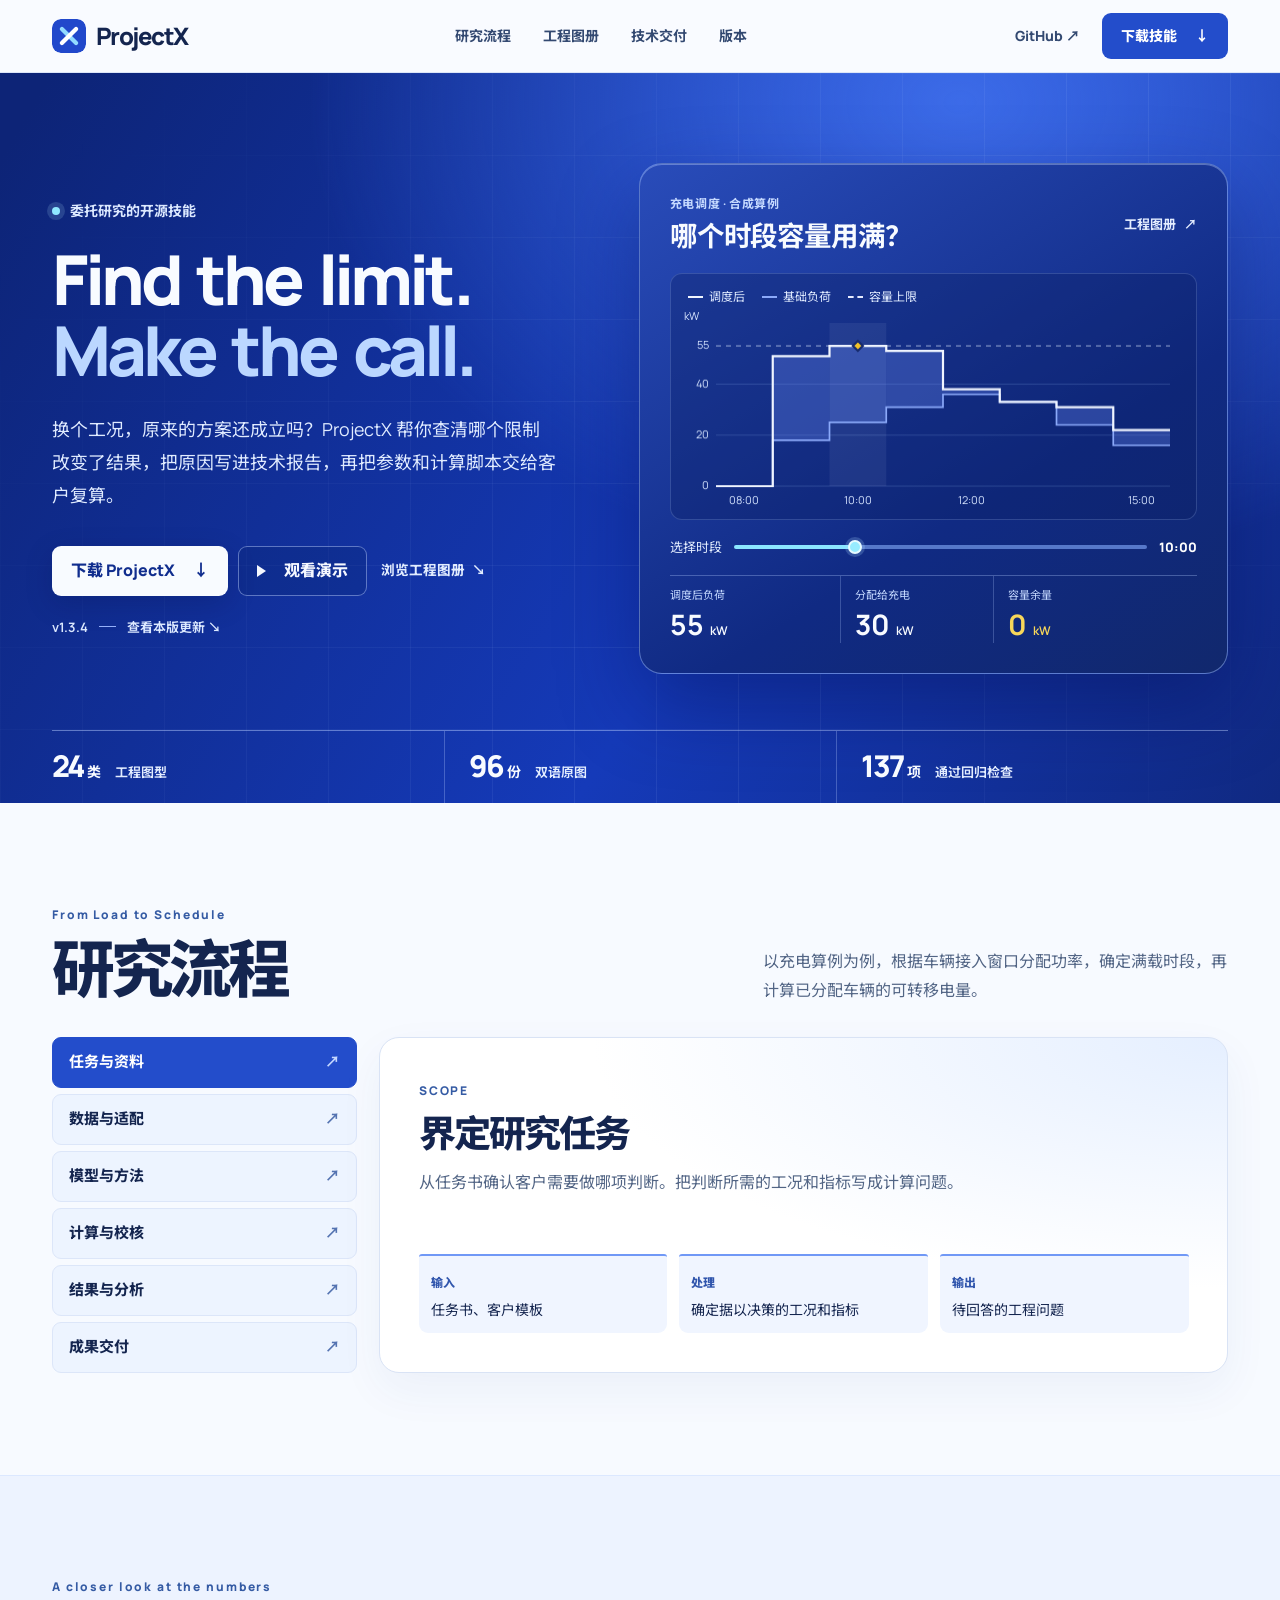
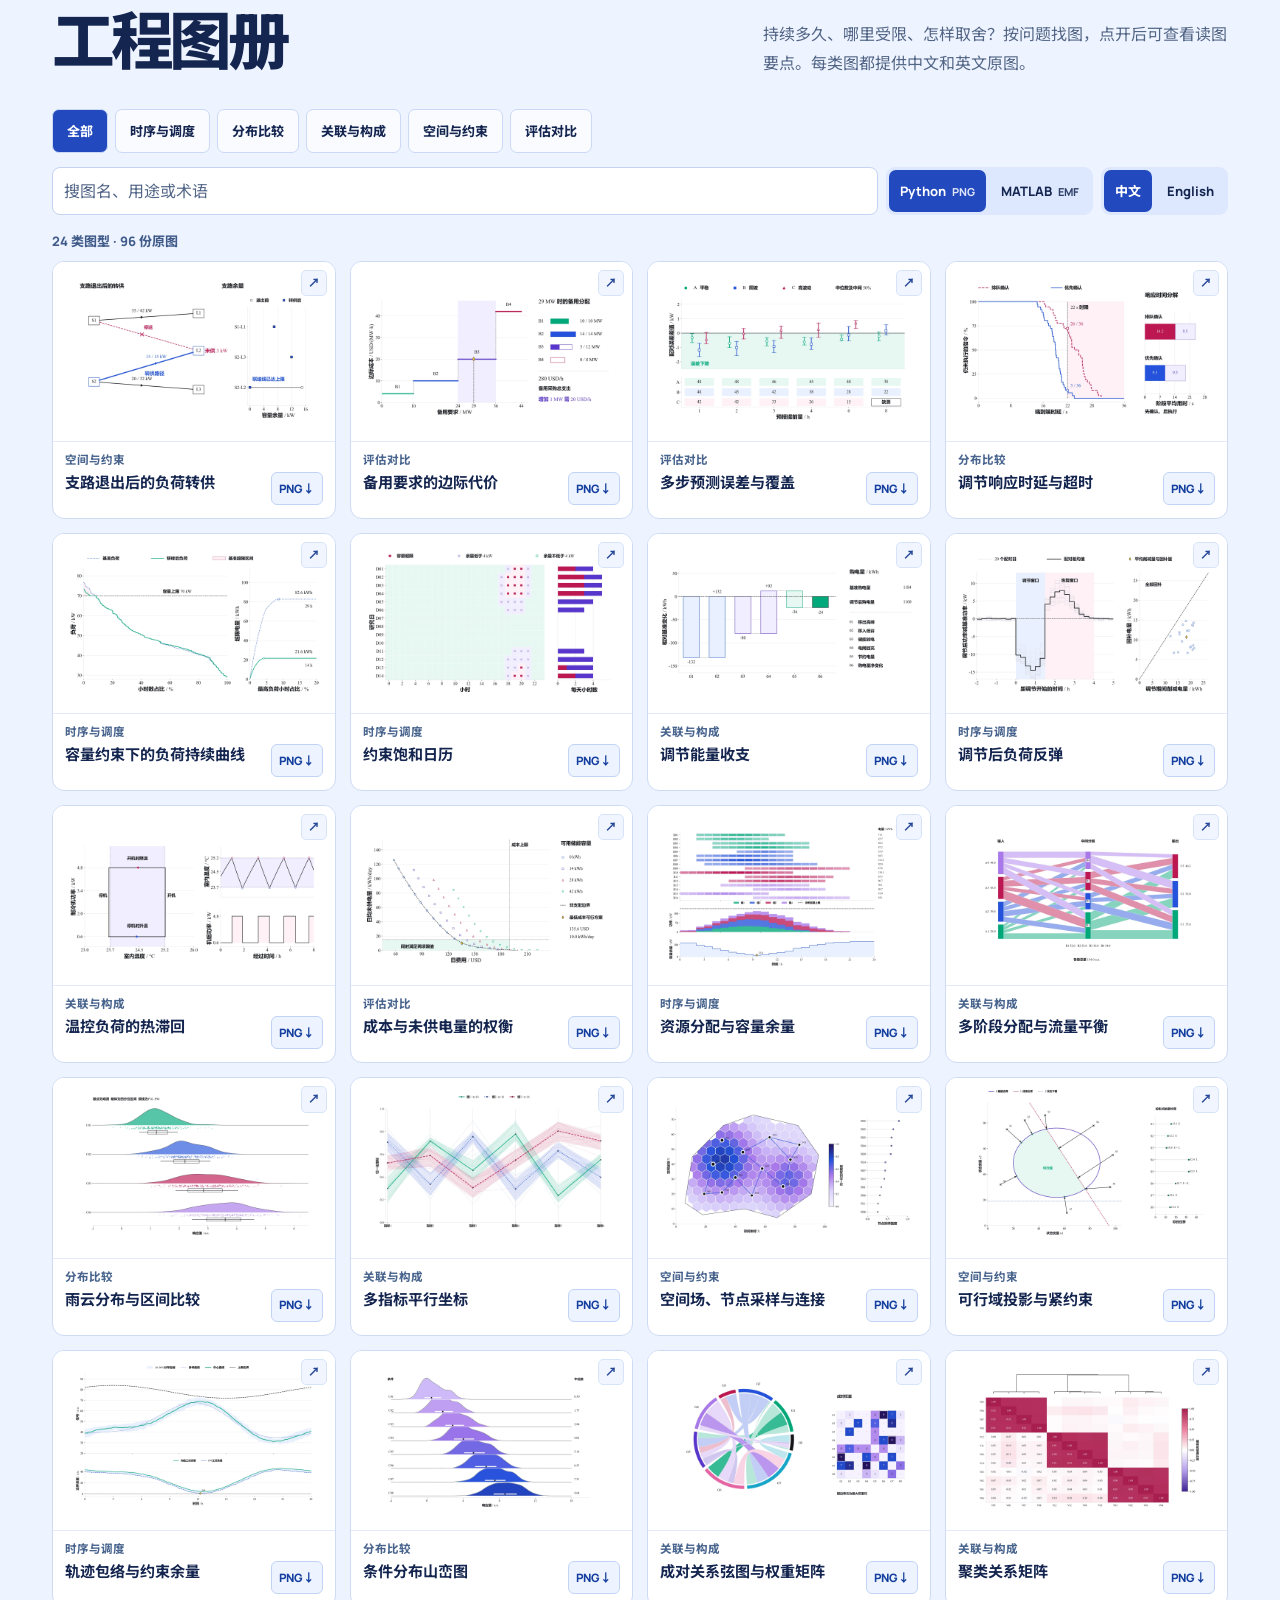
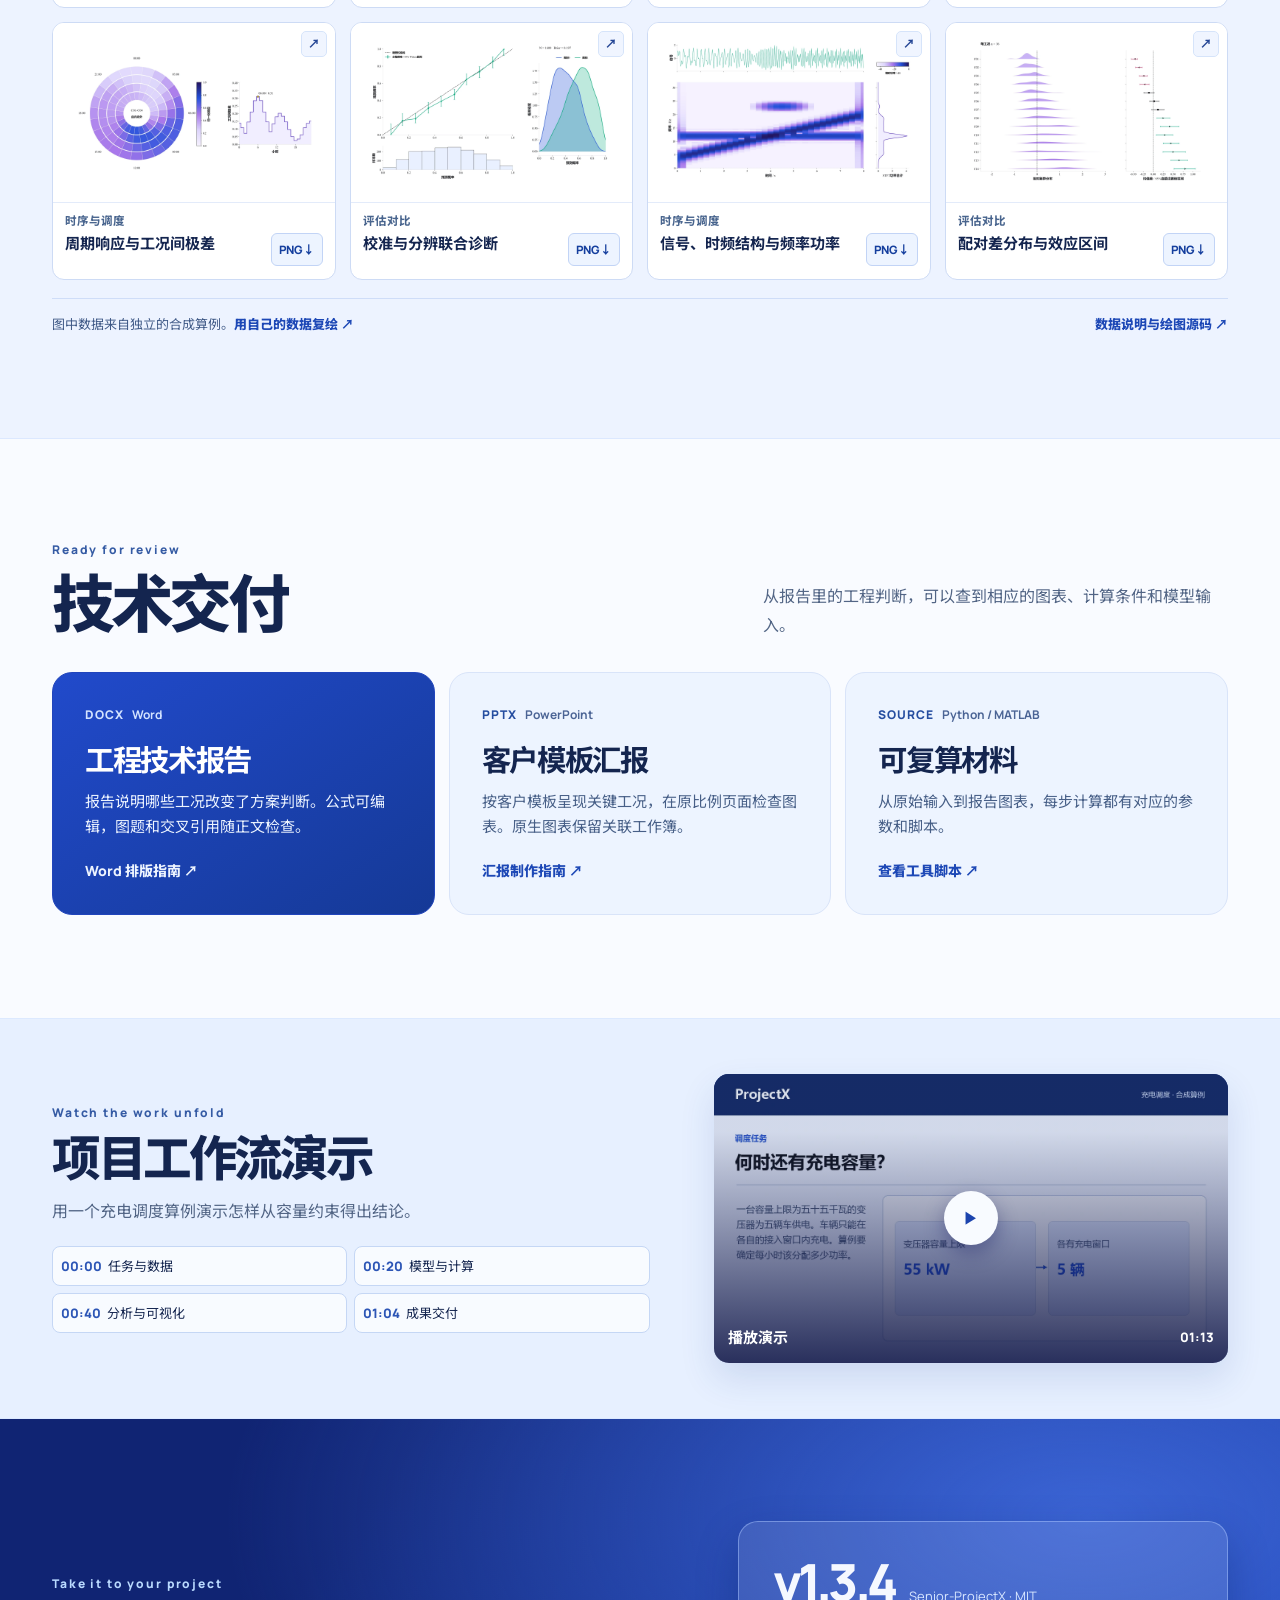
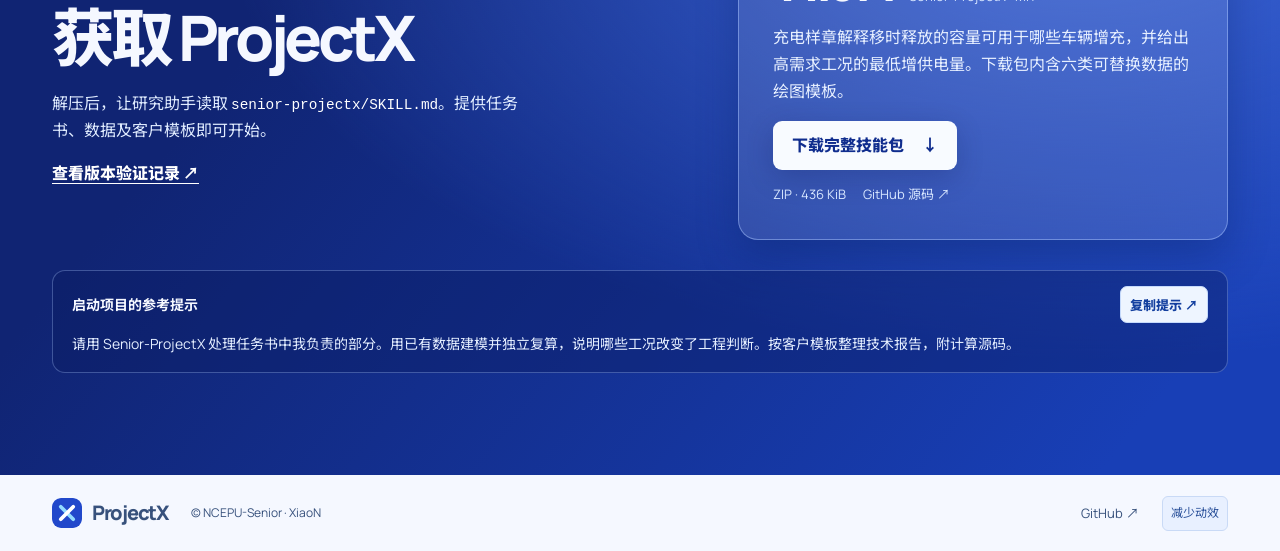
==== commit c49704e3: "Release ProjectX v1.3.4 with engineering application conclusions" ====
--- a/docs/index.html
+++ b/docs/index.html
@@ -12,9 +12,9 @@
   <link rel="canonical" href="https://xiaonshen1031-eng.github.io/ProjectX/">
   <link rel="icon" href="assets/icon.svg?v=blue" type="image/svg+xml">
   <link rel="preload" href="assets/fonts/Manrope.woff2" as="font" type="font/woff2" crossorigin>
-  <link rel="preload" href="assets/fonts/ProjectX-SansSC.woff2?v=133" as="font" type="font/woff2" crossorigin>
-  <link rel="stylesheet" href="styles.css?v=133">
-  <script src="app.js?v=133" defer></script>
+  <link rel="preload" href="assets/fonts/ProjectX-SansSC.woff2?v=134" as="font" type="font/woff2" crossorigin>
+  <link rel="stylesheet" href="styles.css?v=134">
+  <script src="app.js?v=134" defer></script>
   <script src="load-preview.js?v=122" defer></script>
   <title>ProjectX — Find the limit. Make the call.</title>
 </head>
@@ -35,7 +35,7 @@
       </nav>
       <div class="header-actions">
         <a class="nav-source" href="https://github.com/xiaonshen1031-eng/ProjectX">GitHub <span aria-hidden="true">↗</span></a>
-        <a class="button header-download" data-download download href="downloads/Senior-ProjectX-v1.3.3.zip">下载技能 <span aria-hidden="true">↓</span></a>
+        <a class="button header-download" data-download download href="downloads/Senior-ProjectX-v1.3.4.zip">下载技能 <span aria-hidden="true">↓</span></a>
         <button type="button" class="menu-toggle" aria-controls="site-nav" aria-expanded="false" aria-label="展开导航"><span></span><span></span></button>
       </div>
     </div>
@@ -50,11 +50,11 @@
             <h1 id="hero-title" lang="en"><span>Find the limit.</span><em>Make the call.</em></h1>
             <p class="hero-description">换个工况，原来的方案还成立吗？ProjectX 帮你查清哪个限制改变了结果，把原因写进技术报告，再把参数和计算脚本交给客户复算。</p>
             <div class="hero-actions">
-              <a class="button button-white" data-download download href="downloads/Senior-ProjectX-v1.3.3.zip">下载 ProjectX <span aria-hidden="true">↓</span></a>
+              <a class="button button-white" data-download download href="downloads/Senior-ProjectX-v1.3.4.zip">下载 ProjectX <span aria-hidden="true">↓</span></a>
               <button type="button" class="button button-ghost watch-video"><span class="play-icon" aria-hidden="true"></span>观看演示</button>
               <a class="hero-atlas-link" href="#gallery">浏览工程图册 <span aria-hidden="true">↘</span></a>
             </div>
-            <p class="hero-version"><span data-version>v1.3.3</span><span class="version-divider" aria-hidden="true"></span><a href="#release-note">查看本版更新 ↘</a></p>
+            <p class="hero-version"><span data-version>v1.3.4</span><span class="version-divider" aria-hidden="true"></span><a href="#release-note">查看本版更新 ↘</a></p>
           </div>
           <div class="hero-console" aria-labelledby="plot-title">
             <div class="console-top">
@@ -488,10 +488,10 @@
           <p><a class="release-link" href="https://github.com/xiaonshen1031-eng/ProjectX/blob/main/skill/senior-projectx/references/release-validation.md">查看版本验证记录 ↗</a></p>
         </div>
         <div class="download-box">
-          <div class="download-version"><strong data-version>v1.3.3</strong><span>Senior-ProjectX · MIT</span></div>
-          <p id="release-note">充电样章给出 EV-02 移时后释放的容量，以及需求增加后达到上限的新时段。下载包内含六类可替换数据的绘图模板。</p>
-          <a class="button button-white" data-download href="downloads/Senior-ProjectX-v1.3.3.zip" download>下载完整技能包 <span aria-hidden="true">↓</span></a>
-          <div class="download-details"><span data-download-size>ZIP · 435 KiB</span><a href="https://github.com/xiaonshen1031-eng/ProjectX">GitHub 源码 ↗</a></div>
+          <div class="download-version"><strong data-version>v1.3.4</strong><span>Senior-ProjectX · MIT</span></div>
+          <p id="release-note">充电样章解释移时释放的容量可用于哪些车辆增充，并给出高需求工况的最低增供电量。下载包内含六类可替换数据的绘图模板。</p>
+          <a class="button button-white" data-download href="downloads/Senior-ProjectX-v1.3.4.zip" download>下载完整技能包 <span aria-hidden="true">↓</span></a>
+          <div class="download-details"><span data-download-size>ZIP · 436 KiB</span><a href="https://github.com/xiaonshen1031-eng/ProjectX">GitHub 源码 ↗</a></div>
         </div>
         <div class="prompt-card">
           <div class="prompt-heading"><strong>启动项目的参考提示</strong><button type="button" class="copy-button" id="copy-prompt">复制提示 ↗</button></div>
--- a/docs/styles.css
+++ b/docs/styles.css
@@ -7,7 +7,7 @@
 
 @font-face {
   font-family: "ProjectX Sans SC";
-  src: url("assets/fonts/ProjectX-SansSC.woff2?v=133") format("woff2");
+  src: url("assets/fonts/ProjectX-SansSC.woff2?v=134") format("woff2");
   font-weight: 100 900;
   font-display: swap;
 }
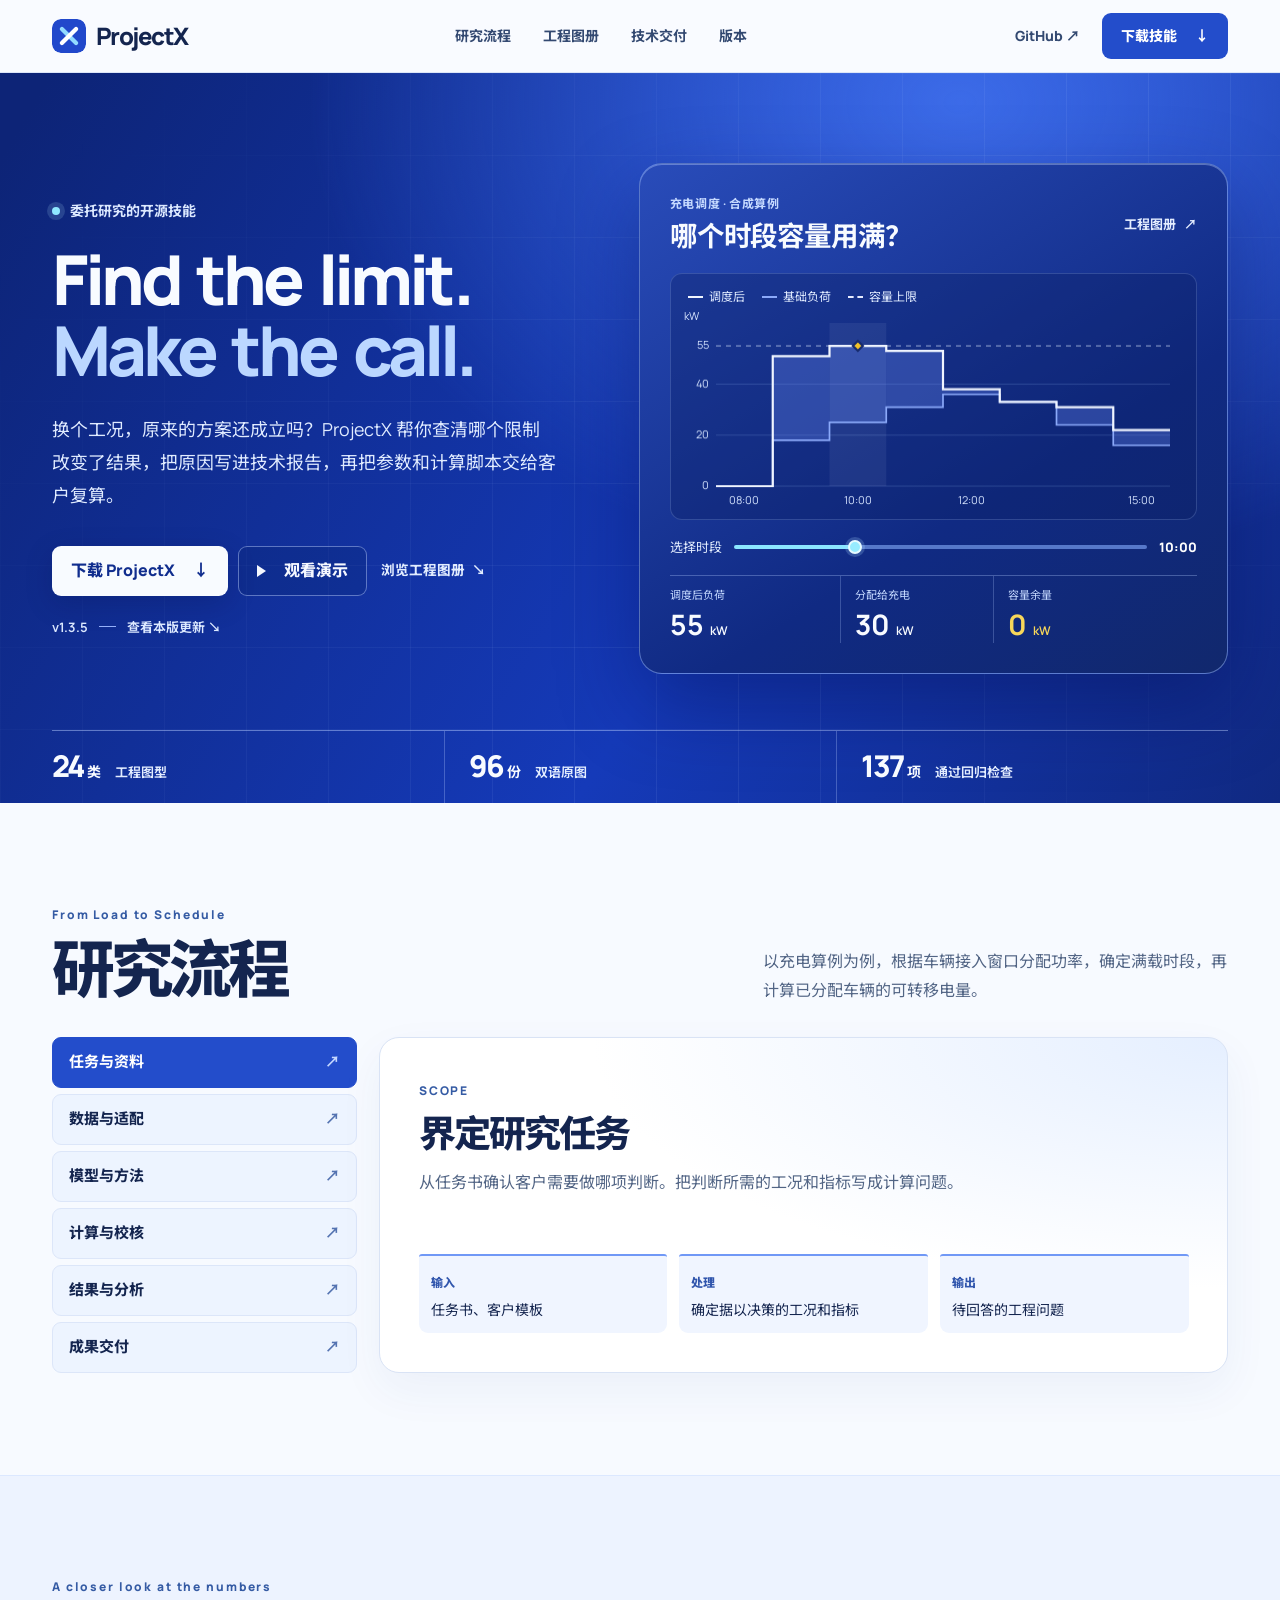
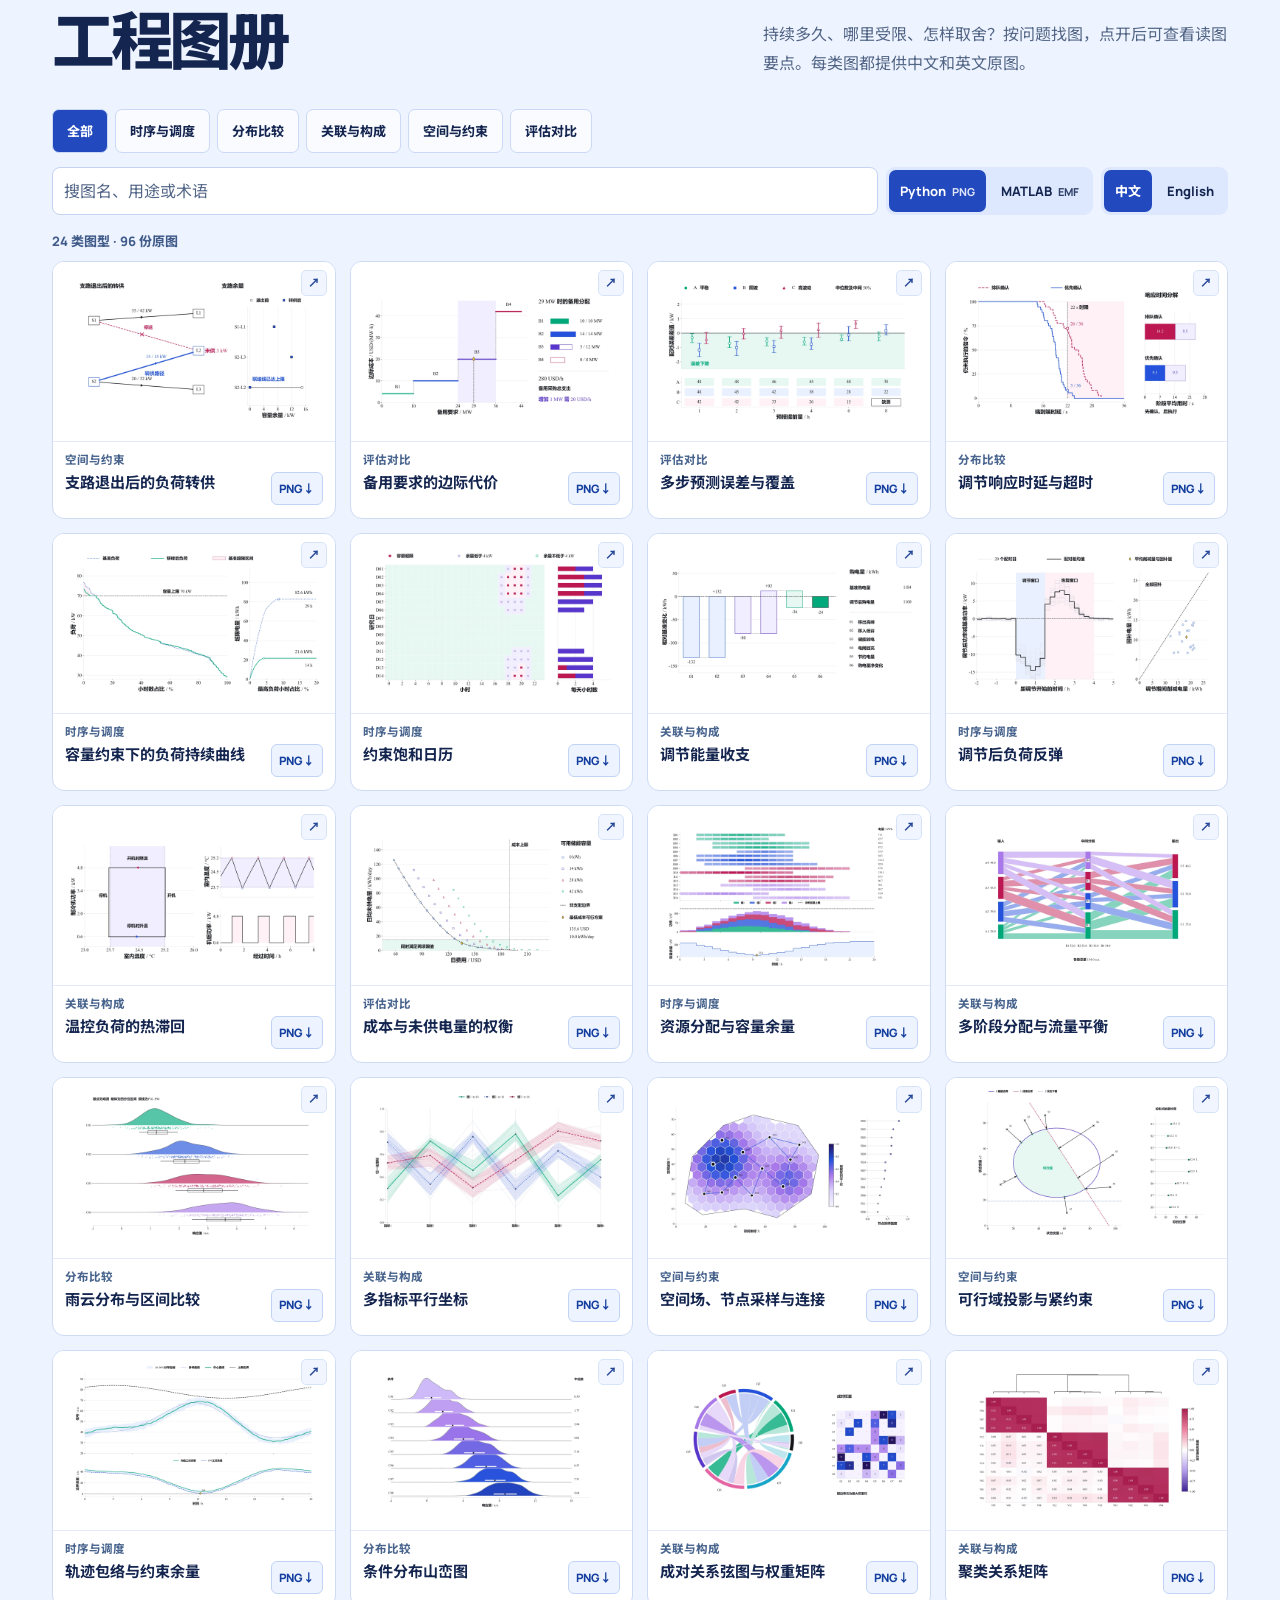
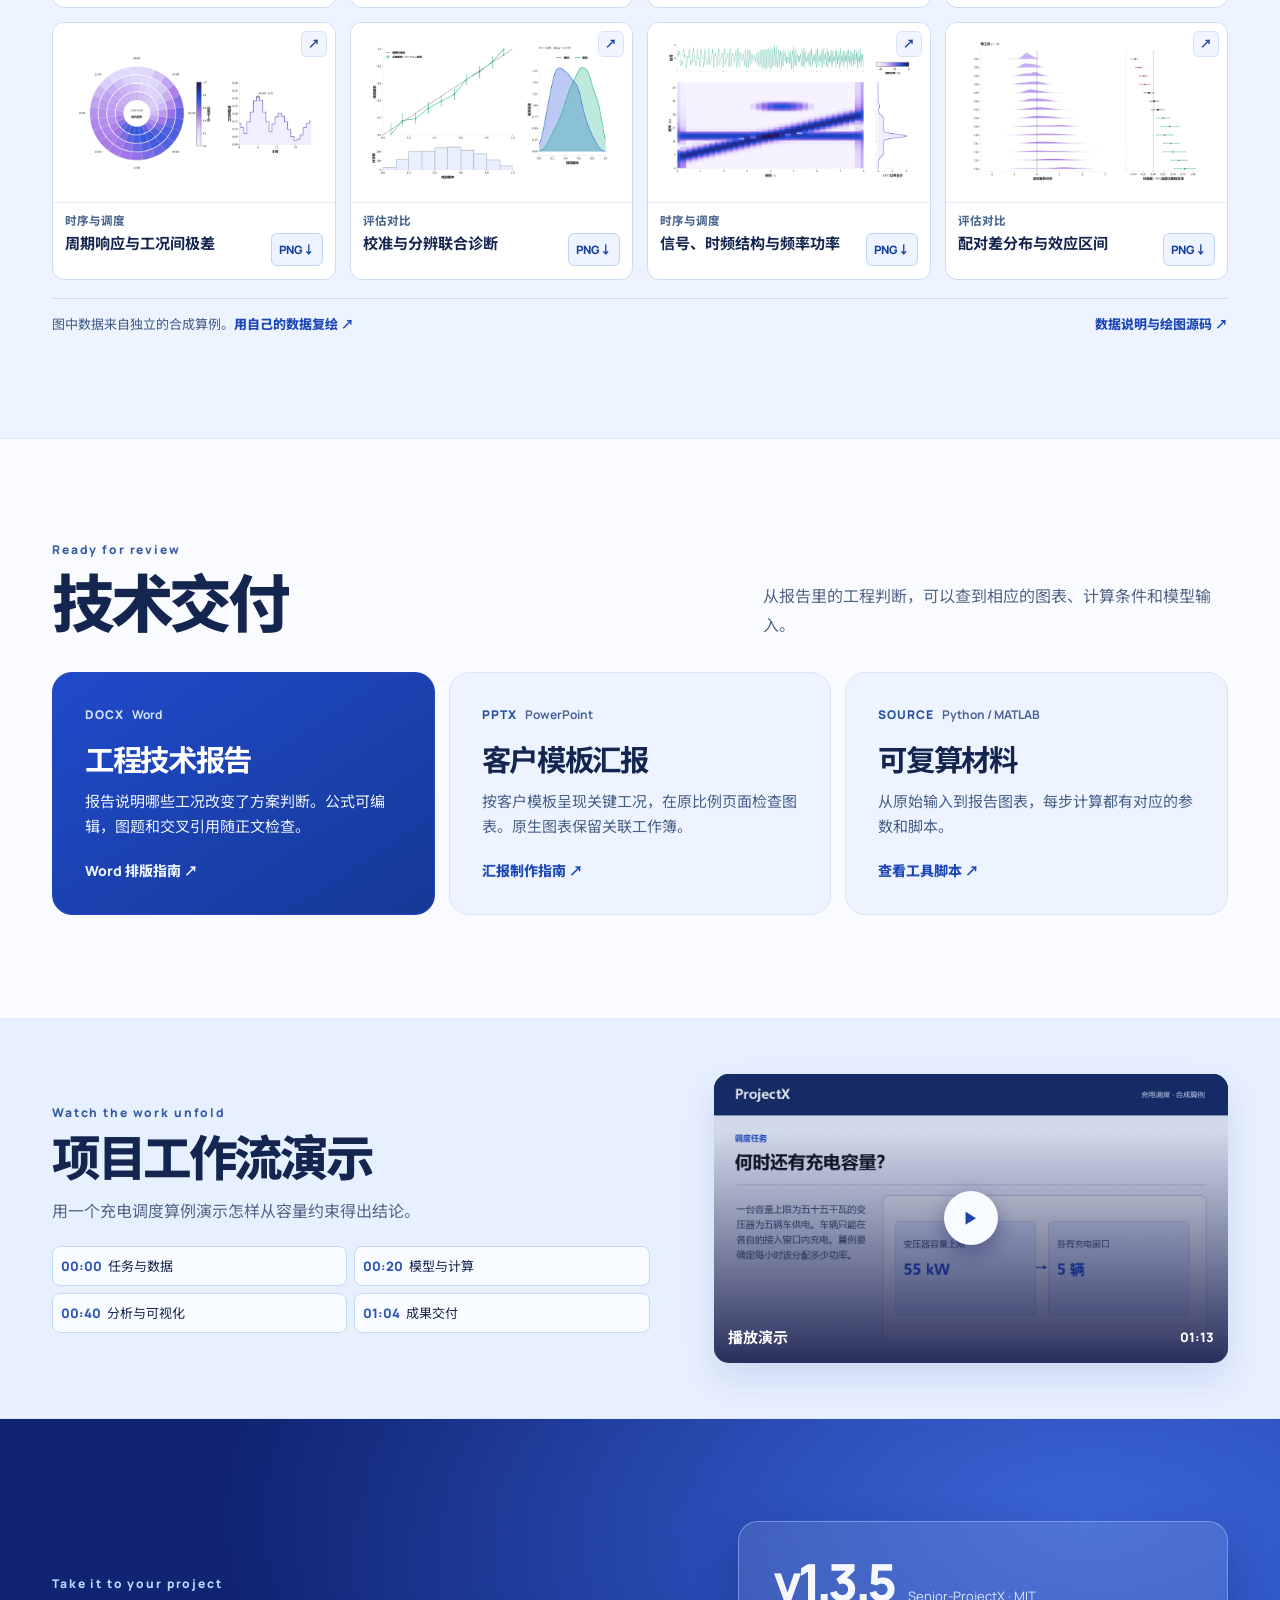
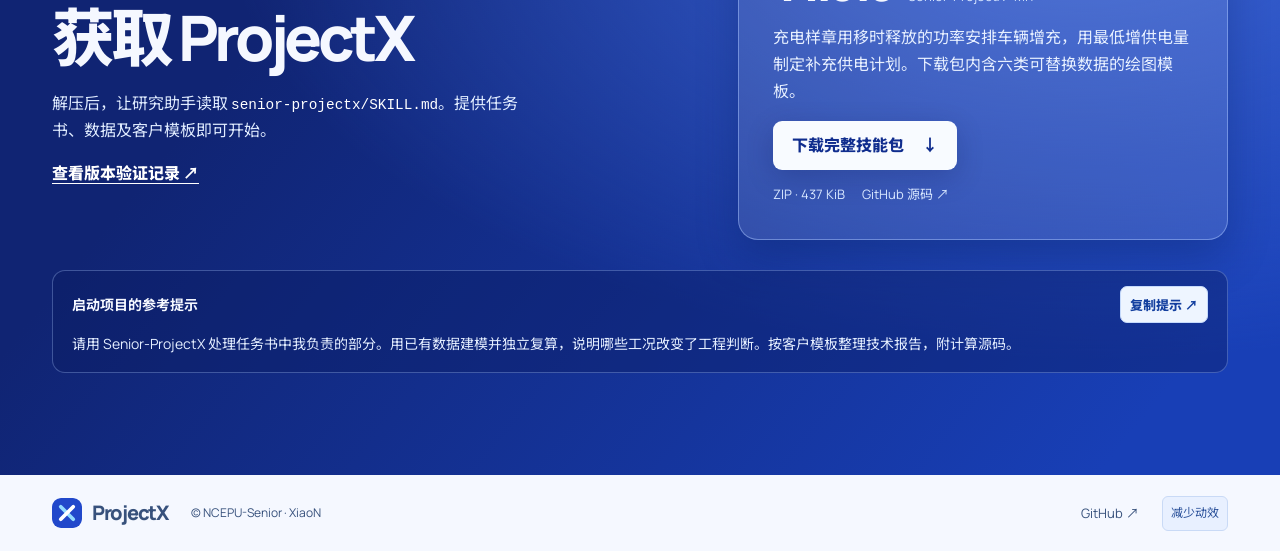
==== commit 5db2211d: "Release ProjectX v1.3.5 with application-focused conclusions" ====
--- a/docs/index.html
+++ b/docs/index.html
@@ -12,9 +12,9 @@
   <link rel="canonical" href="https://xiaonshen1031-eng.github.io/ProjectX/">
   <link rel="icon" href="assets/icon.svg?v=blue" type="image/svg+xml">
   <link rel="preload" href="assets/fonts/Manrope.woff2" as="font" type="font/woff2" crossorigin>
-  <link rel="preload" href="assets/fonts/ProjectX-SansSC.woff2?v=134" as="font" type="font/woff2" crossorigin>
-  <link rel="stylesheet" href="styles.css?v=134">
-  <script src="app.js?v=134" defer></script>
+  <link rel="preload" href="assets/fonts/ProjectX-SansSC.woff2?v=135" as="font" type="font/woff2" crossorigin>
+  <link rel="stylesheet" href="styles.css?v=135">
+  <script src="app.js?v=135" defer></script>
   <script src="load-preview.js?v=122" defer></script>
   <title>ProjectX — Find the limit. Make the call.</title>
 </head>
@@ -35,7 +35,7 @@
       </nav>
       <div class="header-actions">
         <a class="nav-source" href="https://github.com/xiaonshen1031-eng/ProjectX">GitHub <span aria-hidden="true">↗</span></a>
-        <a class="button header-download" data-download download href="downloads/Senior-ProjectX-v1.3.4.zip">下载技能 <span aria-hidden="true">↓</span></a>
+        <a class="button header-download" data-download download href="downloads/Senior-ProjectX-v1.3.5.zip">下载技能 <span aria-hidden="true">↓</span></a>
         <button type="button" class="menu-toggle" aria-controls="site-nav" aria-expanded="false" aria-label="展开导航"><span></span><span></span></button>
       </div>
     </div>
@@ -50,11 +50,11 @@
             <h1 id="hero-title" lang="en"><span>Find the limit.</span><em>Make the call.</em></h1>
             <p class="hero-description">换个工况，原来的方案还成立吗？ProjectX 帮你查清哪个限制改变了结果，把原因写进技术报告，再把参数和计算脚本交给客户复算。</p>
             <div class="hero-actions">
-              <a class="button button-white" data-download download href="downloads/Senior-ProjectX-v1.3.4.zip">下载 ProjectX <span aria-hidden="true">↓</span></a>
+              <a class="button button-white" data-download download href="downloads/Senior-ProjectX-v1.3.5.zip">下载 ProjectX <span aria-hidden="true">↓</span></a>
               <button type="button" class="button button-ghost watch-video"><span class="play-icon" aria-hidden="true"></span>观看演示</button>
               <a class="hero-atlas-link" href="#gallery">浏览工程图册 <span aria-hidden="true">↘</span></a>
             </div>
-            <p class="hero-version"><span data-version>v1.3.4</span><span class="version-divider" aria-hidden="true"></span><a href="#release-note">查看本版更新 ↘</a></p>
+            <p class="hero-version"><span data-version>v1.3.5</span><span class="version-divider" aria-hidden="true"></span><a href="#release-note">查看本版更新 ↘</a></p>
           </div>
           <div class="hero-console" aria-labelledby="plot-title">
             <div class="console-top">
@@ -488,10 +488,10 @@
           <p><a class="release-link" href="https://github.com/xiaonshen1031-eng/ProjectX/blob/main/skill/senior-projectx/references/release-validation.md">查看版本验证记录 ↗</a></p>
         </div>
         <div class="download-box">
-          <div class="download-version"><strong data-version>v1.3.4</strong><span>Senior-ProjectX · MIT</span></div>
-          <p id="release-note">充电样章解释移时释放的容量可用于哪些车辆增充，并给出高需求工况的最低增供电量。下载包内含六类可替换数据的绘图模板。</p>
-          <a class="button button-white" data-download href="downloads/Senior-ProjectX-v1.3.4.zip" download>下载完整技能包 <span aria-hidden="true">↓</span></a>
-          <div class="download-details"><span data-download-size>ZIP · 436 KiB</span><a href="https://github.com/xiaonshen1031-eng/ProjectX">GitHub 源码 ↗</a></div>
+          <div class="download-version"><strong data-version>v1.3.5</strong><span>Senior-ProjectX · MIT</span></div>
+          <p id="release-note">充电样章用移时释放的功率安排车辆增充，用最低增供电量制定补充供电计划。下载包内含六类可替换数据的绘图模板。</p>
+          <a class="button button-white" data-download href="downloads/Senior-ProjectX-v1.3.5.zip" download>下载完整技能包 <span aria-hidden="true">↓</span></a>
+          <div class="download-details"><span data-download-size>ZIP · 437 KiB</span><a href="https://github.com/xiaonshen1031-eng/ProjectX">GitHub 源码 ↗</a></div>
         </div>
         <div class="prompt-card">
           <div class="prompt-heading"><strong>启动项目的参考提示</strong><button type="button" class="copy-button" id="copy-prompt">复制提示 ↗</button></div>
--- a/docs/styles.css
+++ b/docs/styles.css
@@ -7,7 +7,7 @@
 
 @font-face {
   font-family: "ProjectX Sans SC";
-  src: url("assets/fonts/ProjectX-SansSC.woff2?v=134") format("woff2");
+  src: url("assets/fonts/ProjectX-SansSC.woff2?v=135") format("woff2");
   font-weight: 100 900;
   font-display: swap;
 }
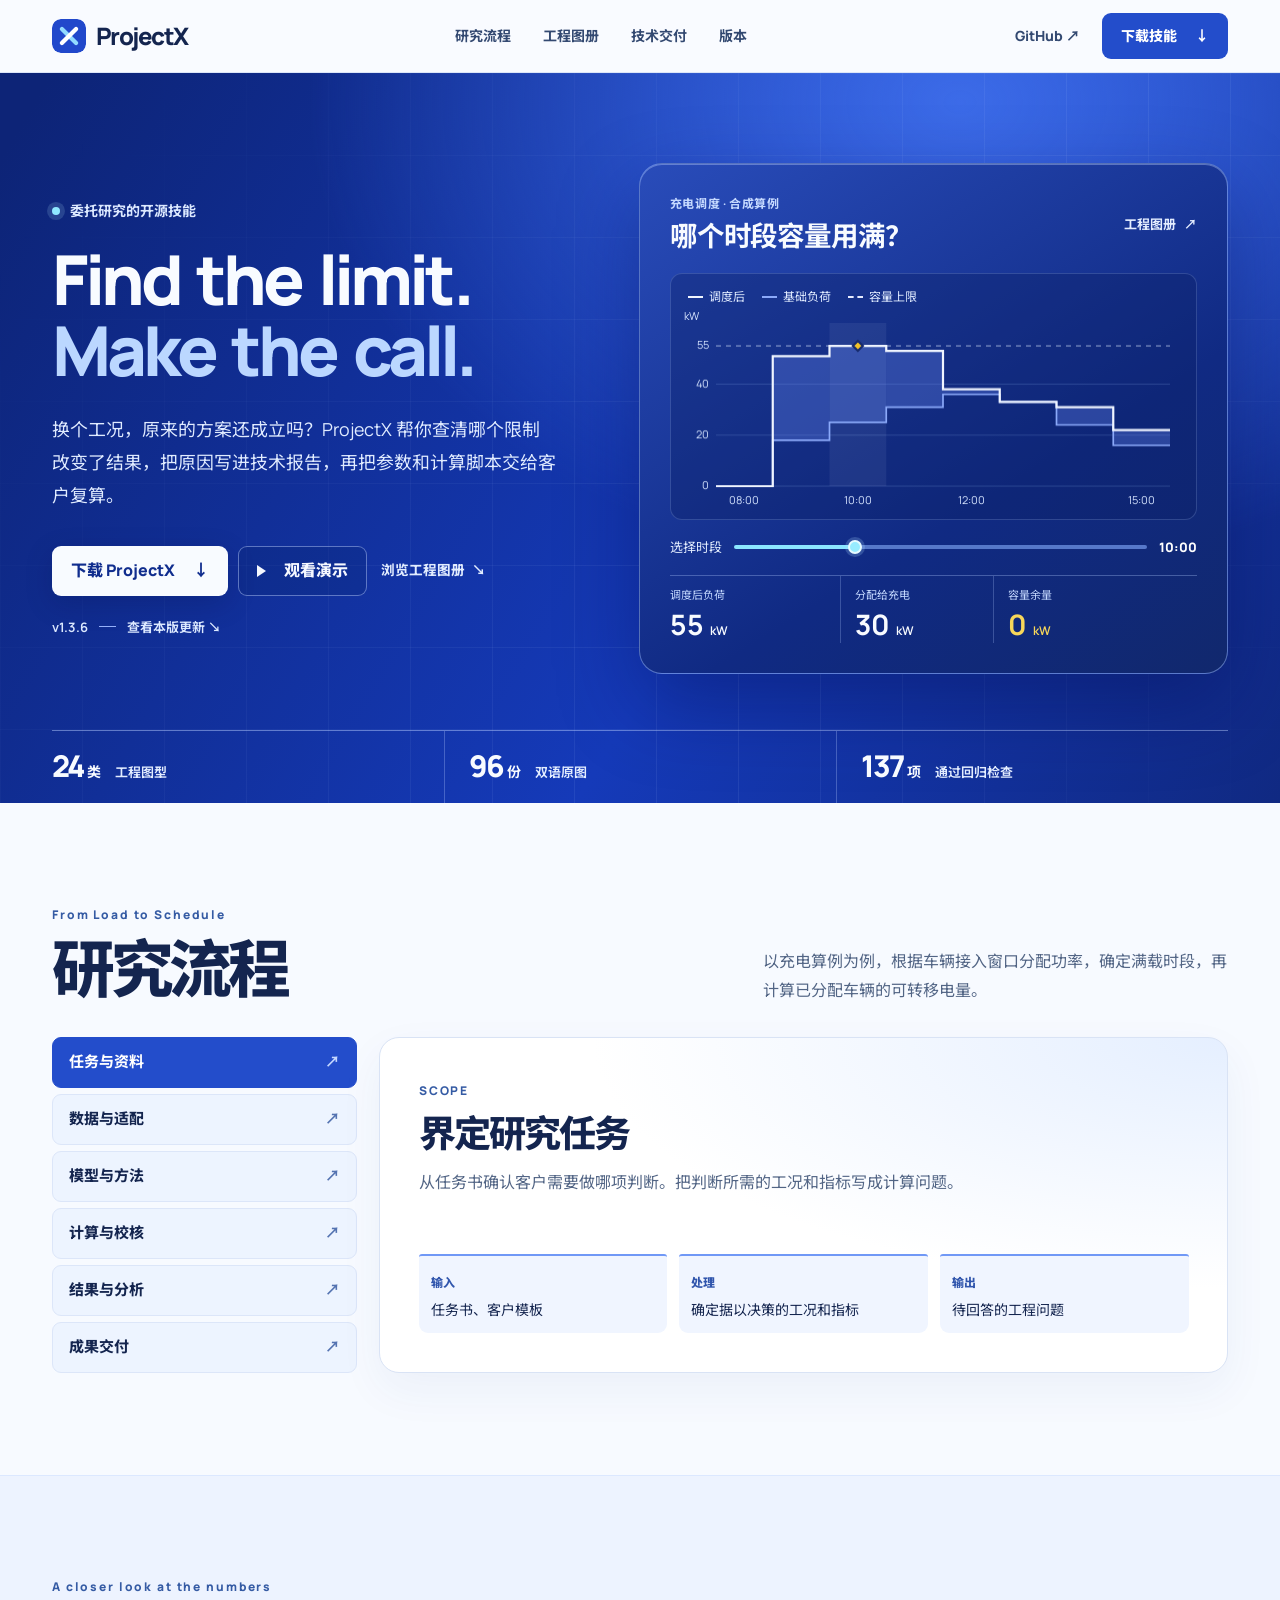
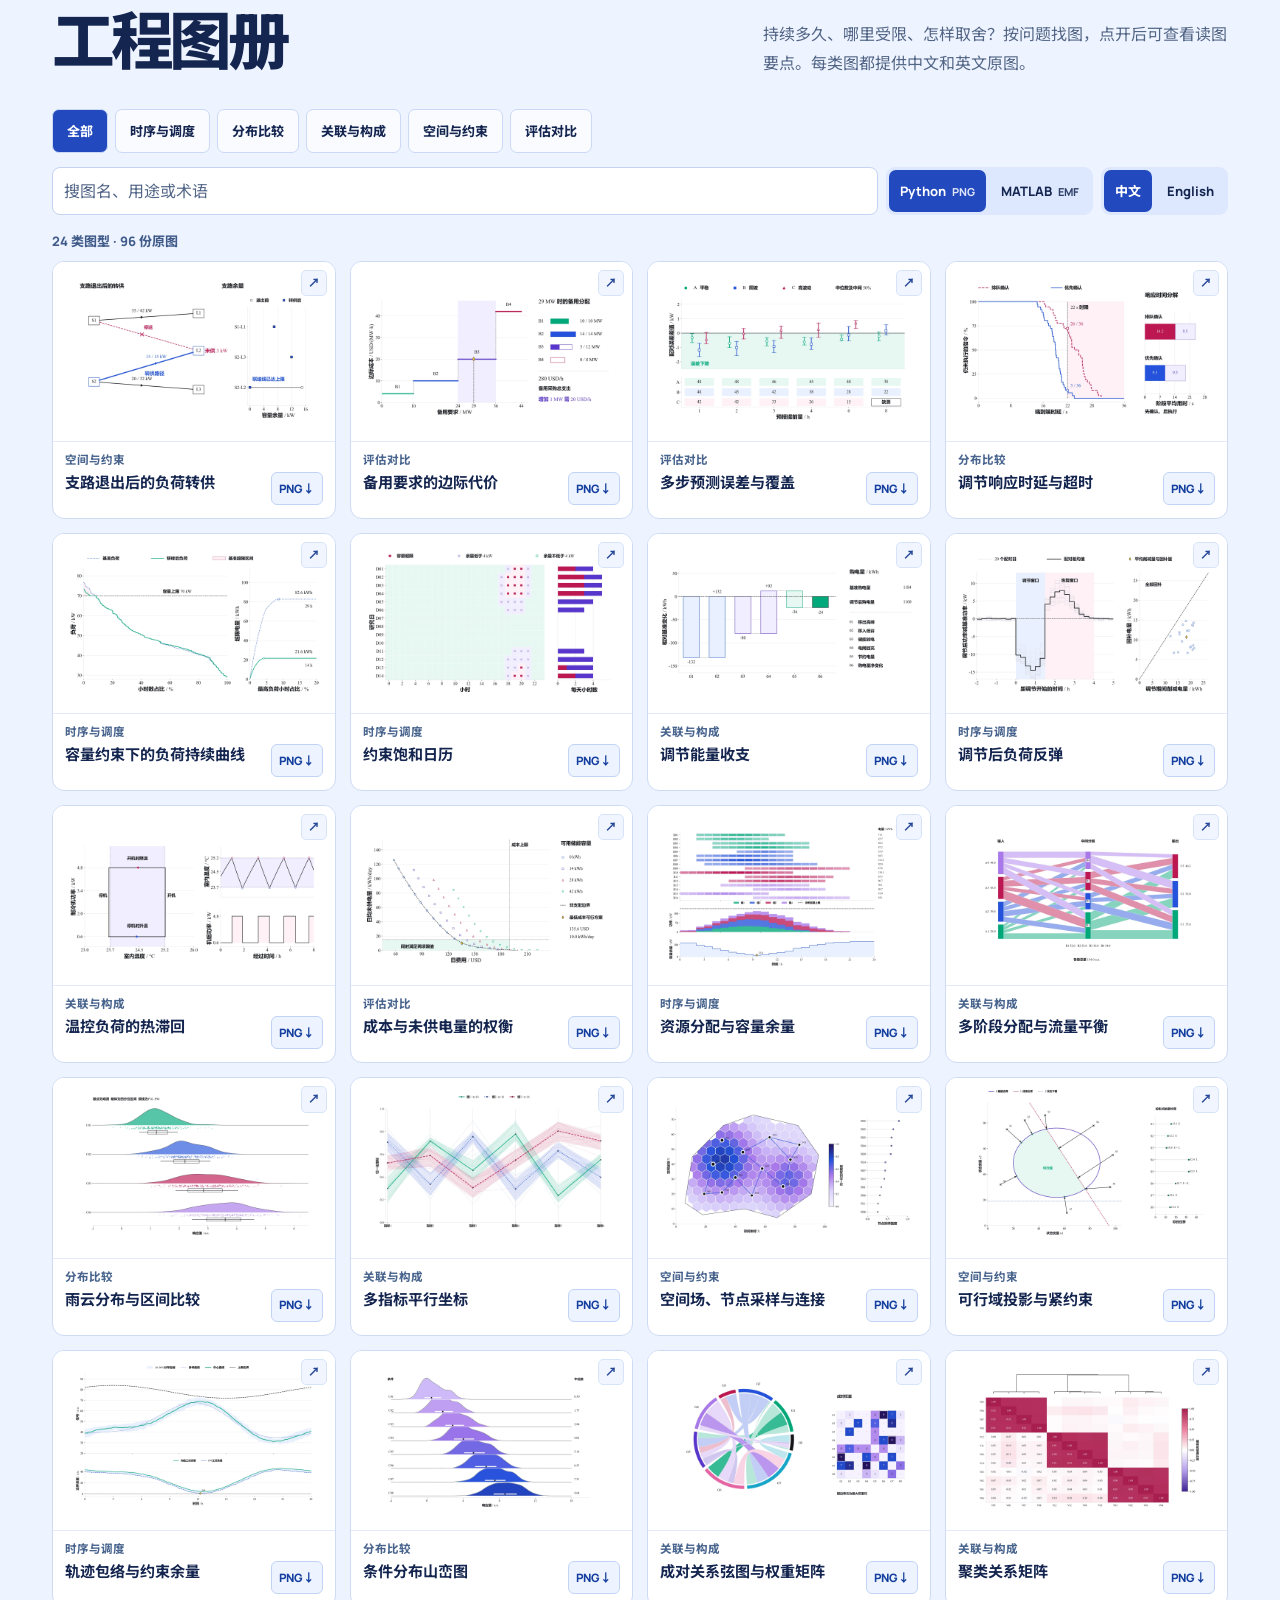
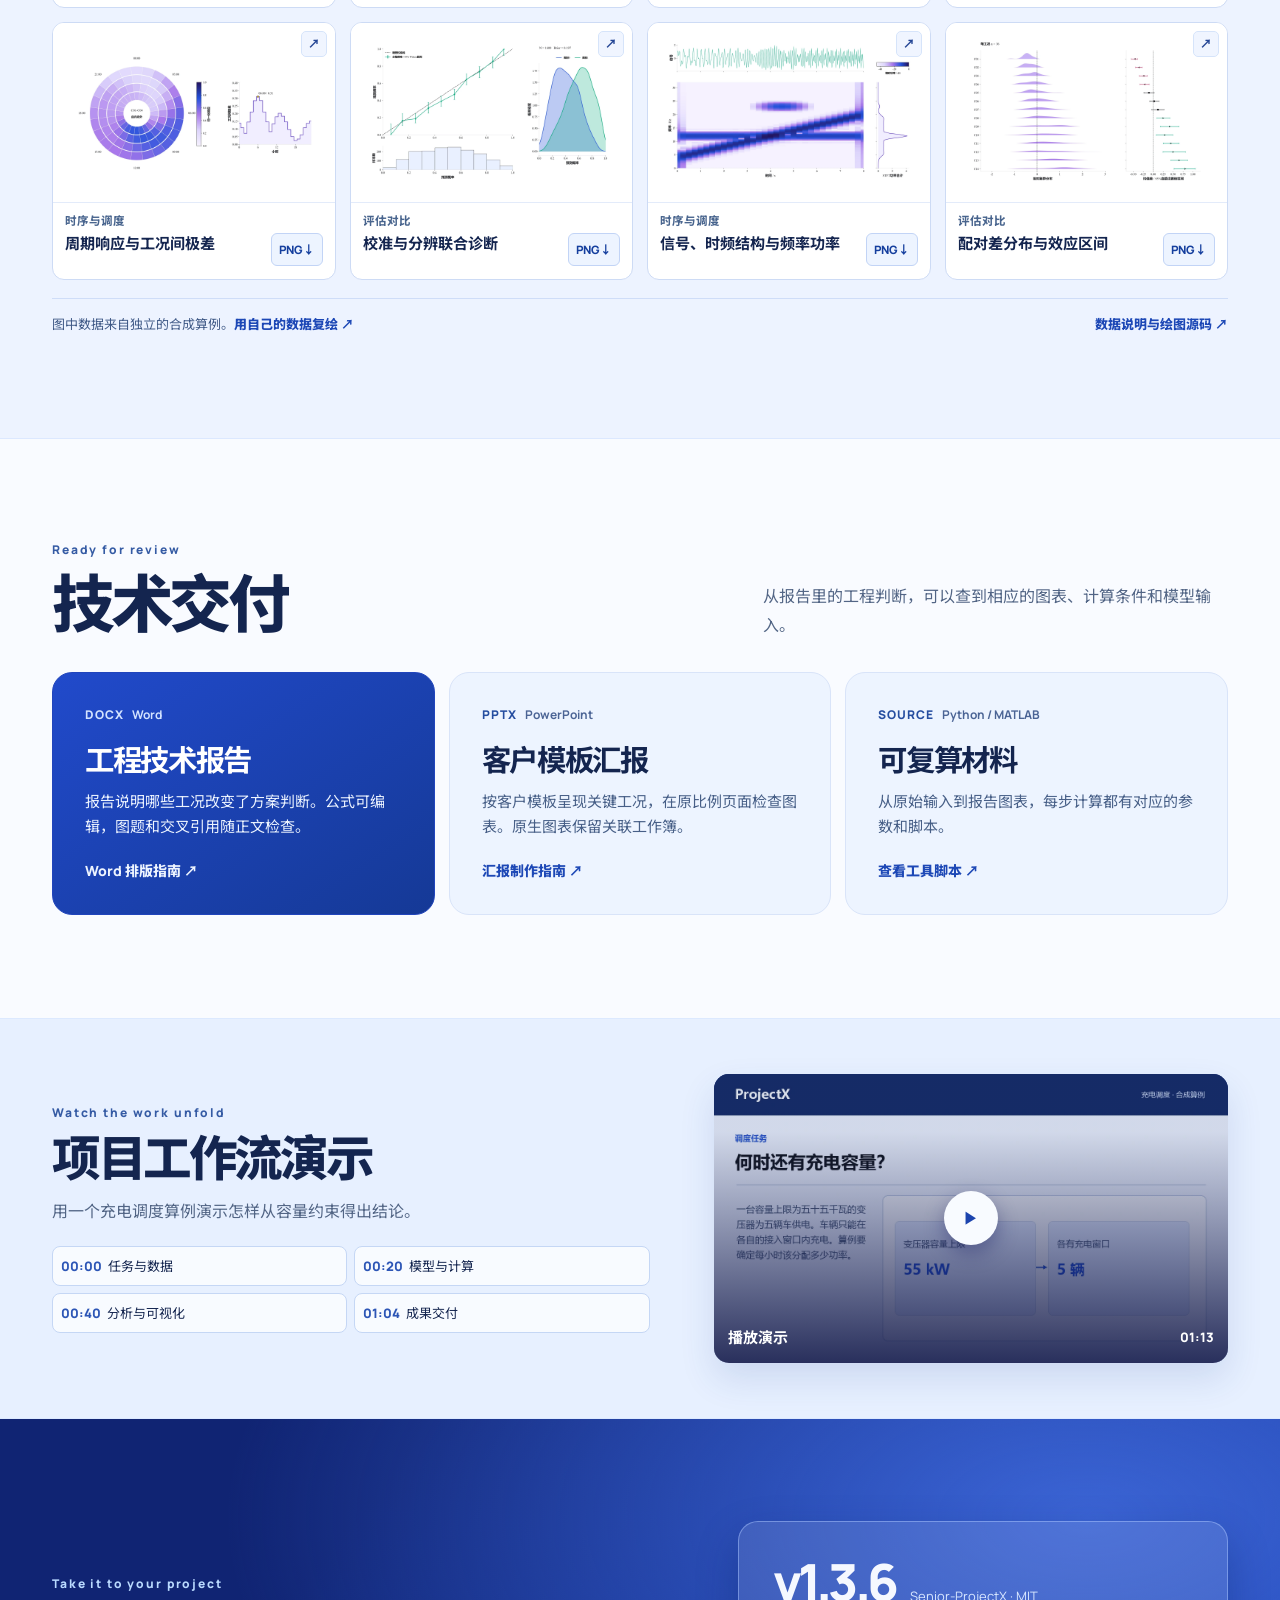
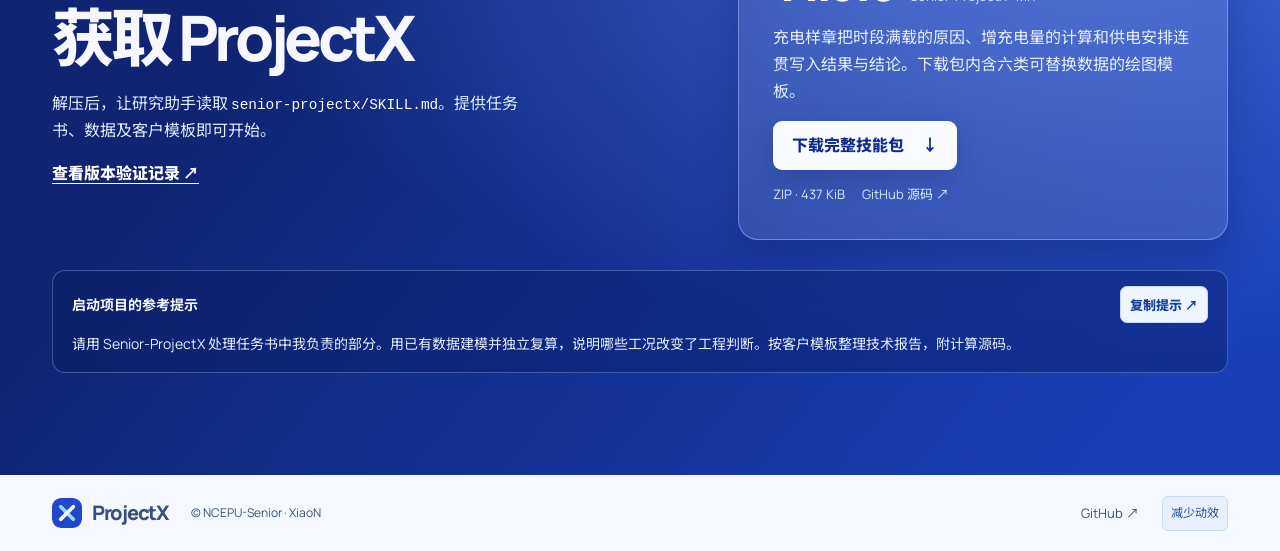
==== commit 71ed7109: "Release ProjectX v1.3.6 with cohesive results paragraphs" ====
--- a/docs/index.html
+++ b/docs/index.html
@@ -12,9 +12,9 @@
   <link rel="canonical" href="https://xiaonshen1031-eng.github.io/ProjectX/">
   <link rel="icon" href="assets/icon.svg?v=blue" type="image/svg+xml">
   <link rel="preload" href="assets/fonts/Manrope.woff2" as="font" type="font/woff2" crossorigin>
-  <link rel="preload" href="assets/fonts/ProjectX-SansSC.woff2?v=135" as="font" type="font/woff2" crossorigin>
-  <link rel="stylesheet" href="styles.css?v=135">
-  <script src="app.js?v=135" defer></script>
+  <link rel="preload" href="assets/fonts/ProjectX-SansSC.woff2?v=136" as="font" type="font/woff2" crossorigin>
+  <link rel="stylesheet" href="styles.css?v=136">
+  <script src="app.js?v=136" defer></script>
   <script src="load-preview.js?v=122" defer></script>
   <title>ProjectX — Find the limit. Make the call.</title>
 </head>
@@ -35,7 +35,7 @@
       </nav>
       <div class="header-actions">
         <a class="nav-source" href="https://github.com/xiaonshen1031-eng/ProjectX">GitHub <span aria-hidden="true">↗</span></a>
-        <a class="button header-download" data-download download href="downloads/Senior-ProjectX-v1.3.5.zip">下载技能 <span aria-hidden="true">↓</span></a>
+        <a class="button header-download" data-download download href="downloads/Senior-ProjectX-v1.3.6.zip">下载技能 <span aria-hidden="true">↓</span></a>
         <button type="button" class="menu-toggle" aria-controls="site-nav" aria-expanded="false" aria-label="展开导航"><span></span><span></span></button>
       </div>
     </div>
@@ -50,11 +50,11 @@
             <h1 id="hero-title" lang="en"><span>Find the limit.</span><em>Make the call.</em></h1>
             <p class="hero-description">换个工况，原来的方案还成立吗？ProjectX 帮你查清哪个限制改变了结果，把原因写进技术报告，再把参数和计算脚本交给客户复算。</p>
             <div class="hero-actions">
-              <a class="button button-white" data-download download href="downloads/Senior-ProjectX-v1.3.5.zip">下载 ProjectX <span aria-hidden="true">↓</span></a>
+              <a class="button button-white" data-download download href="downloads/Senior-ProjectX-v1.3.6.zip">下载 ProjectX <span aria-hidden="true">↓</span></a>
               <button type="button" class="button button-ghost watch-video"><span class="play-icon" aria-hidden="true"></span>观看演示</button>
               <a class="hero-atlas-link" href="#gallery">浏览工程图册 <span aria-hidden="true">↘</span></a>
             </div>
-            <p class="hero-version"><span data-version>v1.3.5</span><span class="version-divider" aria-hidden="true"></span><a href="#release-note">查看本版更新 ↘</a></p>
+            <p class="hero-version"><span data-version>v1.3.6</span><span class="version-divider" aria-hidden="true"></span><a href="#release-note">查看本版更新 ↘</a></p>
           </div>
           <div class="hero-console" aria-labelledby="plot-title">
             <div class="console-top">
@@ -488,9 +488,9 @@
           <p><a class="release-link" href="https://github.com/xiaonshen1031-eng/ProjectX/blob/main/skill/senior-projectx/references/release-validation.md">查看版本验证记录 ↗</a></p>
         </div>
         <div class="download-box">
-          <div class="download-version"><strong data-version>v1.3.5</strong><span>Senior-ProjectX · MIT</span></div>
-          <p id="release-note">充电样章用移时释放的功率安排车辆增充，用最低增供电量制定补充供电计划。下载包内含六类可替换数据的绘图模板。</p>
-          <a class="button button-white" data-download href="downloads/Senior-ProjectX-v1.3.5.zip" download>下载完整技能包 <span aria-hidden="true">↓</span></a>
+          <div class="download-version"><strong data-version>v1.3.6</strong><span>Senior-ProjectX · MIT</span></div>
+          <p id="release-note">充电样章把时段满载的原因、增充电量的计算和供电安排连贯写入结果与结论。下载包内含六类可替换数据的绘图模板。</p>
+          <a class="button button-white" data-download href="downloads/Senior-ProjectX-v1.3.6.zip" download>下载完整技能包 <span aria-hidden="true">↓</span></a>
           <div class="download-details"><span data-download-size>ZIP · 437 KiB</span><a href="https://github.com/xiaonshen1031-eng/ProjectX">GitHub 源码 ↗</a></div>
         </div>
         <div class="prompt-card">
--- a/docs/styles.css
+++ b/docs/styles.css
@@ -7,7 +7,7 @@
 
 @font-face {
   font-family: "ProjectX Sans SC";
-  src: url("assets/fonts/ProjectX-SansSC.woff2?v=135") format("woff2");
+  src: url("assets/fonts/ProjectX-SansSC.woff2?v=136") format("woff2");
   font-weight: 100 900;
   font-display: swap;
 }
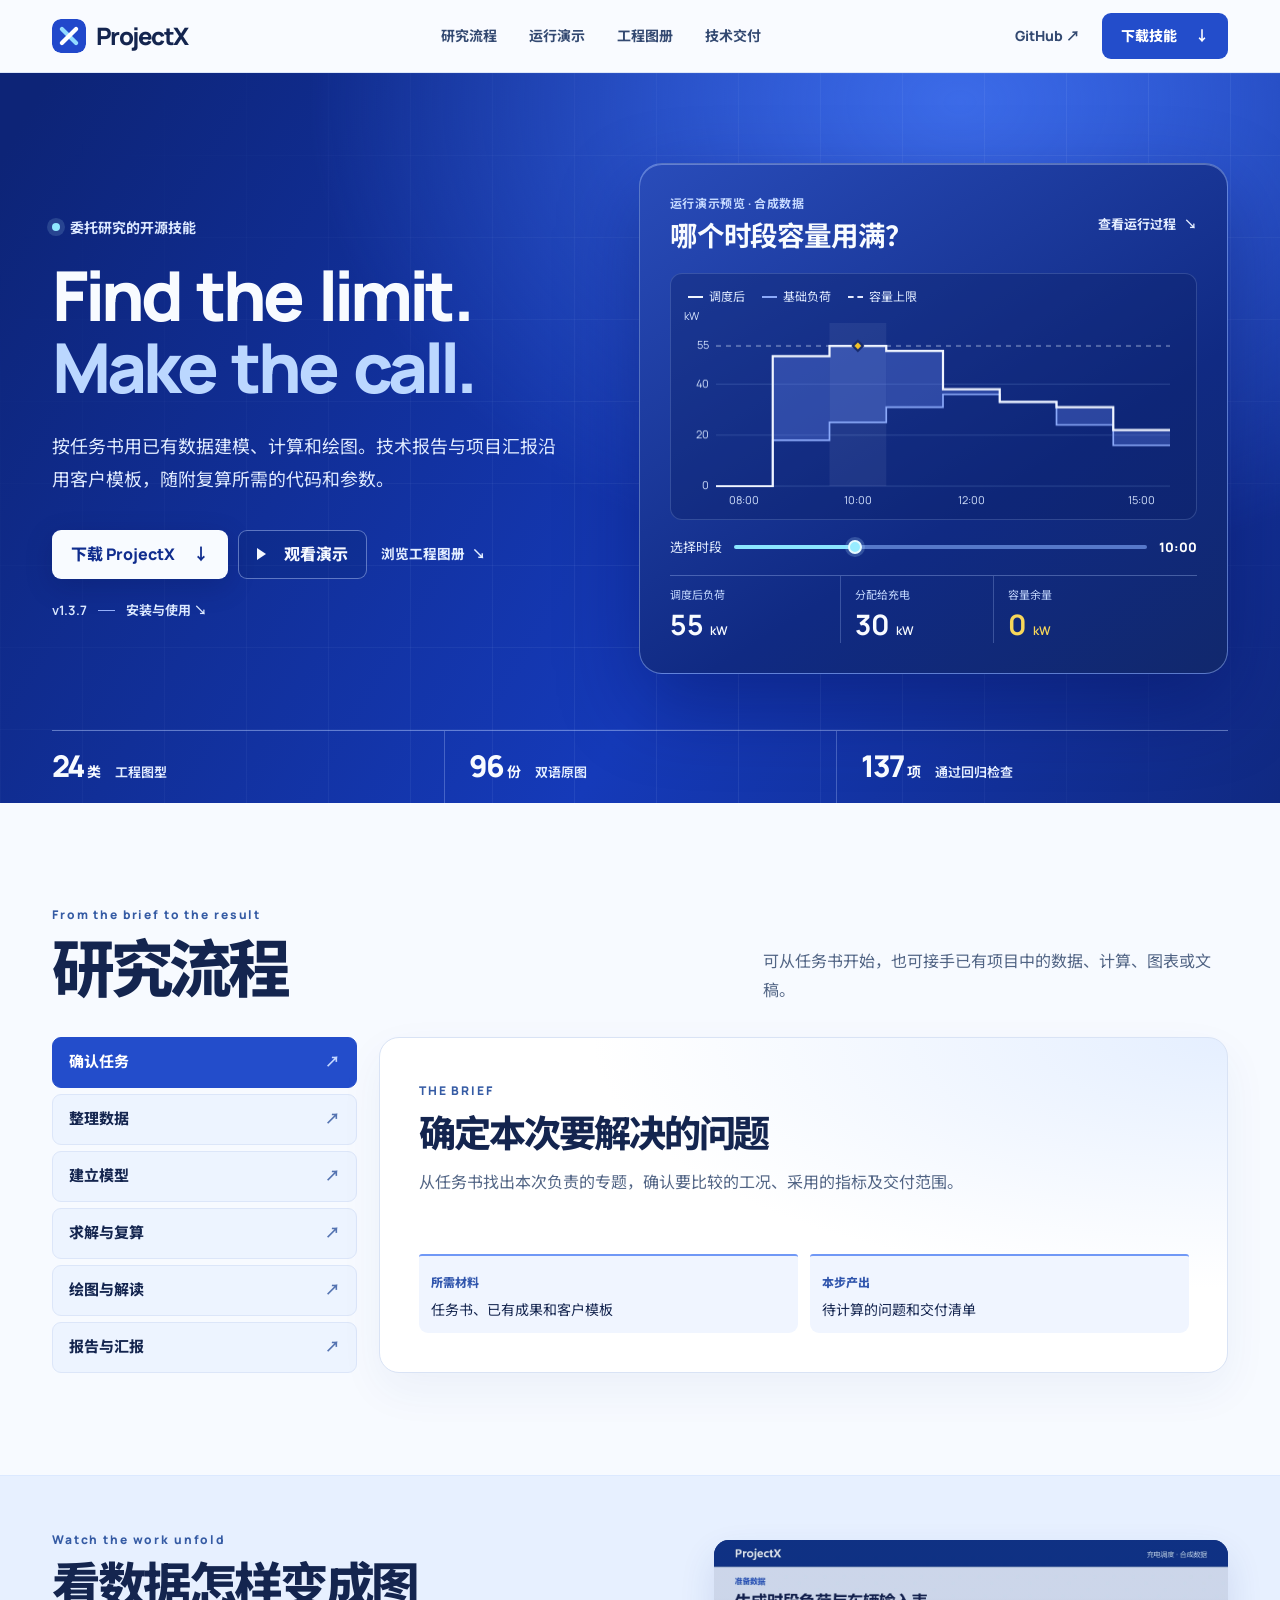
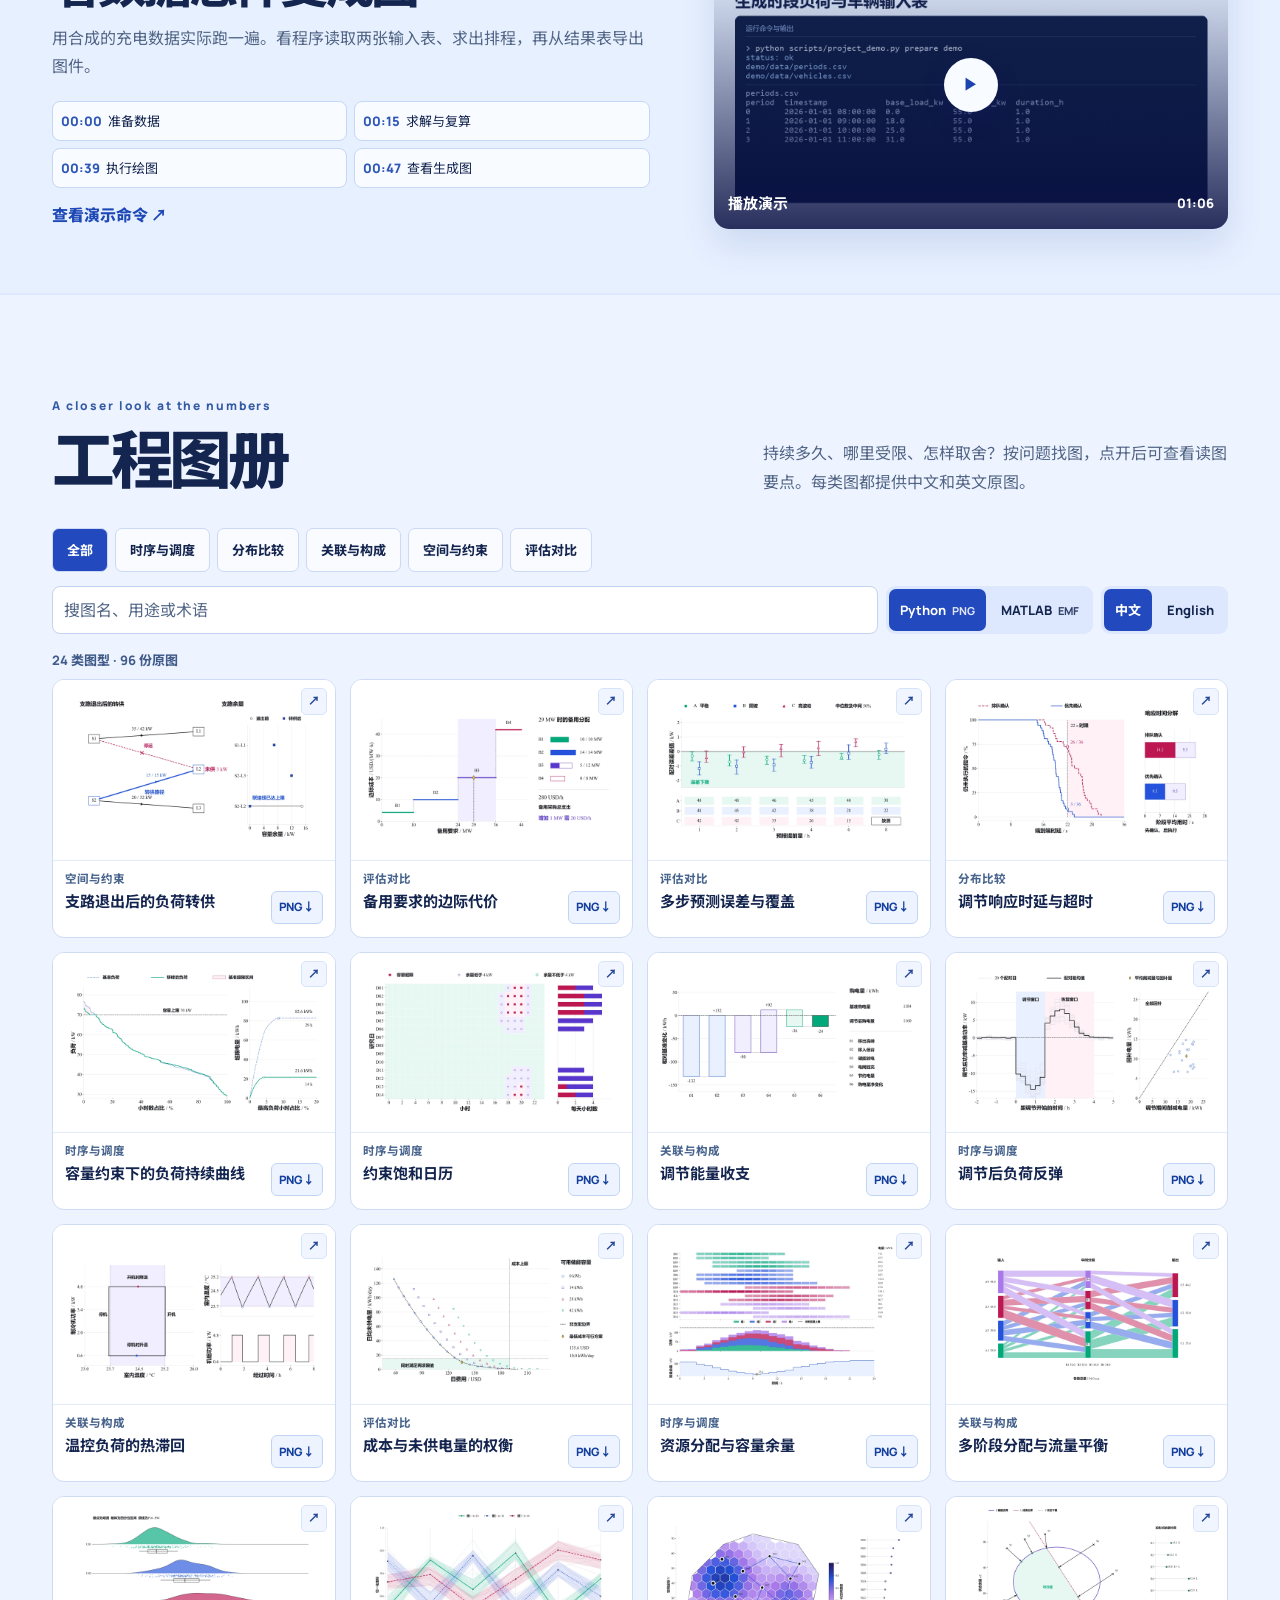
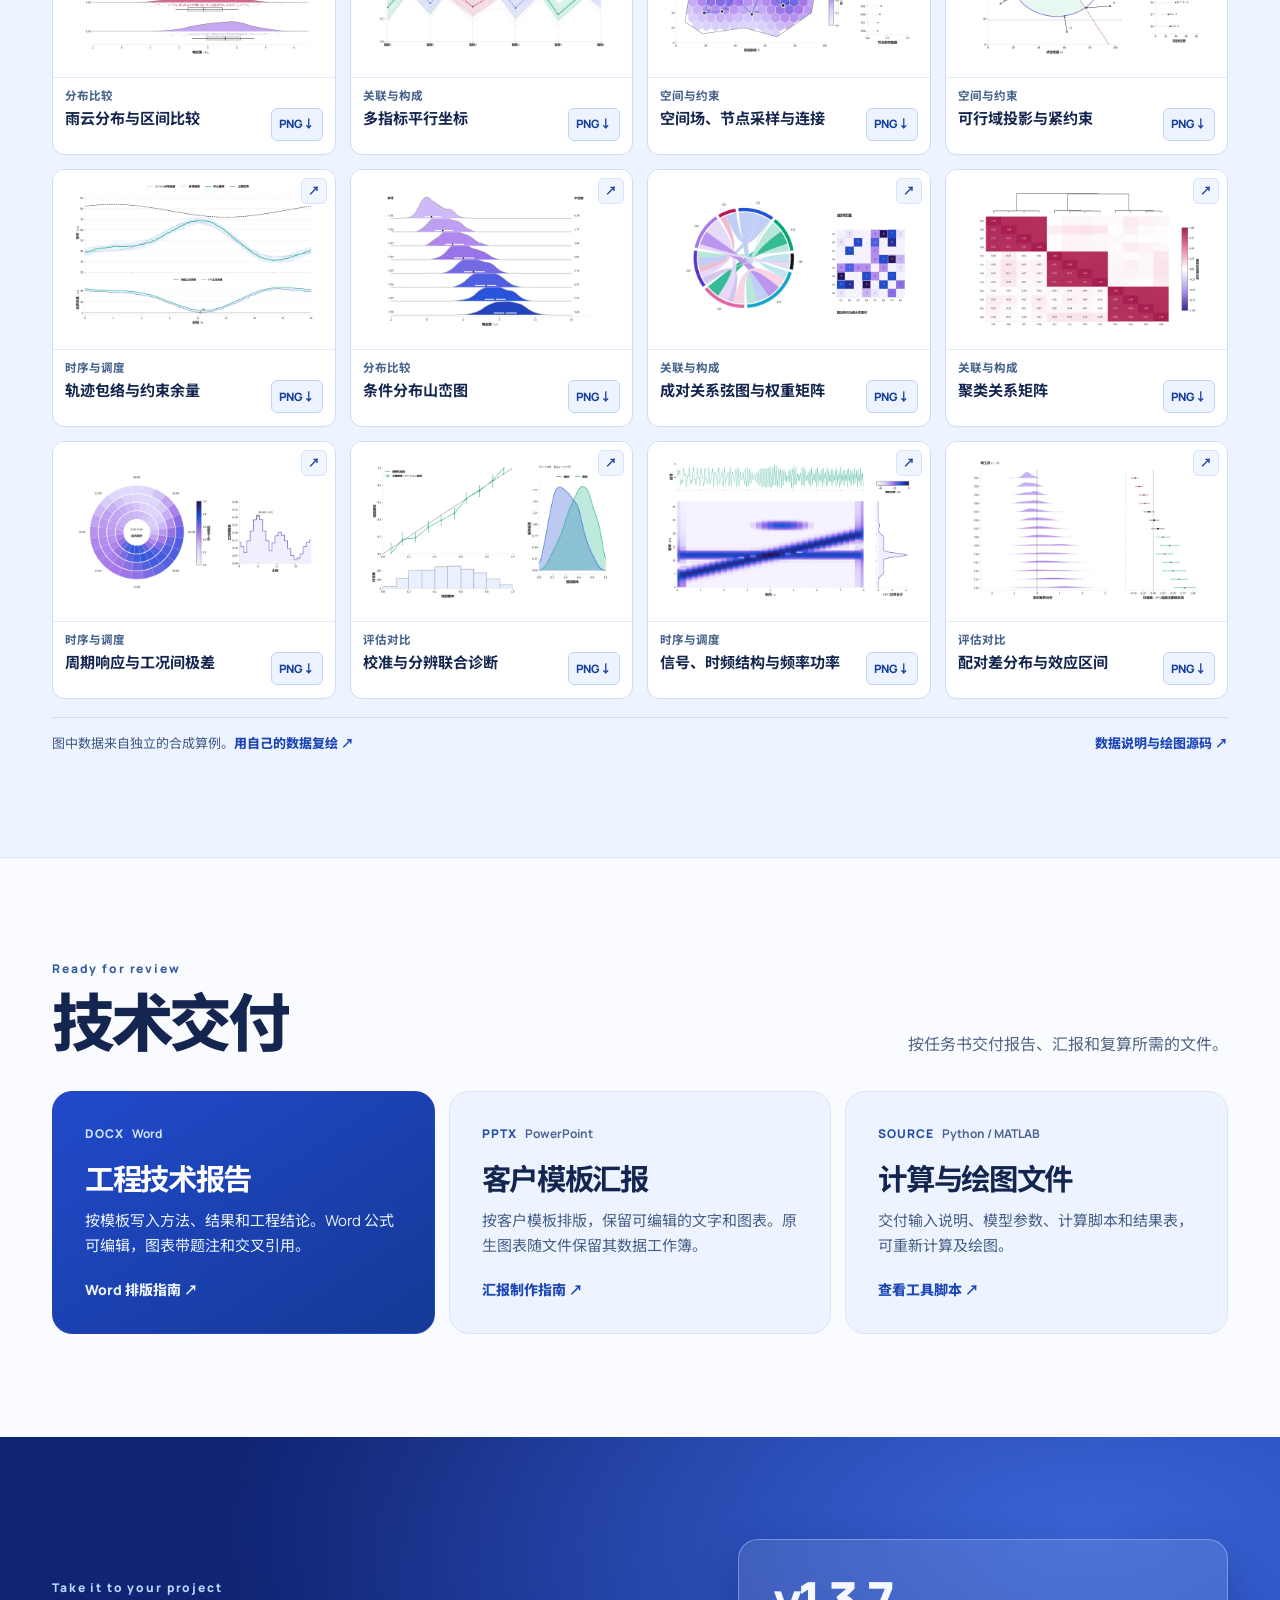
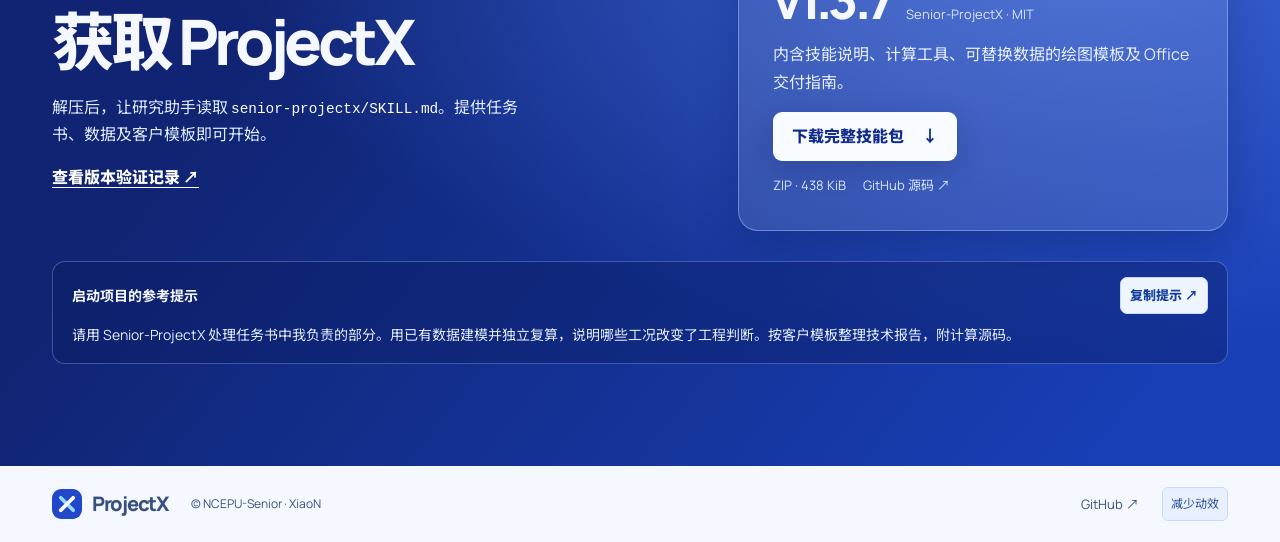
==== commit 71a78b4a: "Release ProjectX v1.3.7 with a runnable data and plotting demo" ====
--- a/docs/index.html
+++ b/docs/index.html
@@ -4,7 +4,7 @@
   <meta charset="utf-8">
   <meta name="viewport" content="width=device-width, initial-scale=1">
   <meta name="theme-color" content="#0c35a8">
-  <meta name="description" content="ProjectX 帮助研究助手按任务书开展工程计算，解释结果并编写技术报告。工程图册提供中英文绘图示例和源码。">
+  <meta name="description" content="ProjectX 是横向委托研究技能。按任务书处理数据、建模计算及绘图，按客户模板编写技术报告或项目汇报。">
   <meta property="og:title" content="ProjectX — Find the limit. Make the call.">
   <meta property="og:description" content="面向委托研究的开源技能。查看工程图册或下载 ProjectX。">
   <meta property="og:type" content="website">
@@ -12,9 +12,9 @@
   <link rel="canonical" href="https://xiaonshen1031-eng.github.io/ProjectX/">
   <link rel="icon" href="assets/icon.svg?v=blue" type="image/svg+xml">
   <link rel="preload" href="assets/fonts/Manrope.woff2" as="font" type="font/woff2" crossorigin>
-  <link rel="preload" href="assets/fonts/ProjectX-SansSC.woff2?v=136" as="font" type="font/woff2" crossorigin>
-  <link rel="stylesheet" href="styles.css?v=136">
-  <script src="app.js?v=136" defer></script>
+  <link rel="preload" href="assets/fonts/ProjectX-SansSC.woff2?v=137" as="font" type="font/woff2" crossorigin>
+  <link rel="stylesheet" href="styles.css?v=137">
+  <script src="app.js?v=137" defer></script>
   <script src="load-preview.js?v=122" defer></script>
   <title>ProjectX — Find the limit. Make the call.</title>
 </head>
@@ -28,14 +28,14 @@
       </a>
       <nav id="site-nav" aria-label="主导航">
         <a href="#workflow">研究流程</a>
+        <a href="#film">运行演示</a>
         <a href="#gallery">工程图册</a>
         <a href="#deliverables">技术交付</a>
-        <a href="#start">版本</a>
         <a class="mobile-source" href="https://github.com/xiaonshen1031-eng/ProjectX">GitHub ↗</a>
       </nav>
       <div class="header-actions">
         <a class="nav-source" href="https://github.com/xiaonshen1031-eng/ProjectX">GitHub <span aria-hidden="true">↗</span></a>
-        <a class="button header-download" data-download download href="downloads/Senior-ProjectX-v1.3.6.zip">下载技能 <span aria-hidden="true">↓</span></a>
+        <a class="button header-download" data-download download href="downloads/Senior-ProjectX-v1.3.7.zip">下载技能 <span aria-hidden="true">↓</span></a>
         <button type="button" class="menu-toggle" aria-controls="site-nav" aria-expanded="false" aria-label="展开导航"><span></span><span></span></button>
       </div>
     </div>
@@ -48,18 +48,18 @@
           <div class="hero-copy">
             <p class="hero-kicker"><span class="status-dot" aria-hidden="true"></span>委托研究的开源技能</p>
             <h1 id="hero-title" lang="en"><span>Find the limit.</span><em>Make the call.</em></h1>
-            <p class="hero-description">换个工况，原来的方案还成立吗？ProjectX 帮你查清哪个限制改变了结果，把原因写进技术报告，再把参数和计算脚本交给客户复算。</p>
+            <p class="hero-description">按任务书用已有数据建模、计算和绘图。技术报告与项目汇报沿用客户模板，随附复算所需的代码和参数。</p>
             <div class="hero-actions">
-              <a class="button button-white" data-download download href="downloads/Senior-ProjectX-v1.3.6.zip">下载 ProjectX <span aria-hidden="true">↓</span></a>
+              <a class="button button-white" data-download download href="downloads/Senior-ProjectX-v1.3.7.zip">下载 ProjectX <span aria-hidden="true">↓</span></a>
               <button type="button" class="button button-ghost watch-video"><span class="play-icon" aria-hidden="true"></span>观看演示</button>
               <a class="hero-atlas-link" href="#gallery">浏览工程图册 <span aria-hidden="true">↘</span></a>
             </div>
-            <p class="hero-version"><span data-version>v1.3.6</span><span class="version-divider" aria-hidden="true"></span><a href="#release-note">查看本版更新 ↘</a></p>
+            <p class="hero-version"><span data-version>v1.3.7</span><span class="version-divider" aria-hidden="true"></span><a href="#start">安装与使用 ↘</a></p>
           </div>
           <div class="hero-console" aria-labelledby="plot-title">
             <div class="console-top">
-              <div><p class="console-caption">充电调度 · 合成算例</p><h2 id="plot-title">哪个时段容量用满？</h2></div>
-              <a href="#gallery" class="console-link">工程图册 <span aria-hidden="true">↗</span></a>
+              <div><p class="console-caption">运行演示预览 · 合成数据</p><h2 id="plot-title">哪个时段容量用满？</h2></div>
+              <a href="#film" class="console-link">查看运行过程 <span aria-hidden="true">↘</span></a>
             </div>
             <div class="plot-panel">
               <div class="plot-keys" aria-label="图例">
@@ -93,31 +93,48 @@
     <section class="workflow-section section-space" id="workflow" aria-labelledby="workflow-title">
       <div class="shell">
         <div class="section-heading">
-          <div><p class="eyebrow" lang="en">From Load to Schedule</p><h2 id="workflow-title">研究流程</h2></div>
-          <p>以充电算例为例，根据车辆接入窗口分配功率，确定满载时段，再计算已分配车辆的可转移电量。</p>
+          <div><p class="eyebrow" lang="en">From the brief to the result</p><h2 id="workflow-title">研究流程</h2></div>
+          <p>可从任务书开始，也可接手已有项目中的数据、计算、图表或文稿。</p>
         </div>
         <div class="workflow-layout">
           <div class="workflow-tabs" role="tablist" aria-label="研究阶段" aria-orientation="vertical">
-            <button type="button" role="tab" id="stage-task" data-stage="task" aria-selected="true" aria-controls="workflow-detail" tabindex="0">任务与资料 <span aria-hidden="true">↗</span></button>
-            <button type="button" role="tab" id="stage-data" data-stage="data" aria-selected="false" aria-controls="workflow-detail" tabindex="-1">数据与适配 <span aria-hidden="true">↗</span></button>
-            <button type="button" role="tab" id="stage-model" data-stage="model" aria-selected="false" aria-controls="workflow-detail" tabindex="-1">模型与方法 <span aria-hidden="true">↗</span></button>
-            <button type="button" role="tab" id="stage-compute" data-stage="compute" aria-selected="false" aria-controls="workflow-detail" tabindex="-1">计算与校核 <span aria-hidden="true">↗</span></button>
-            <button type="button" role="tab" id="stage-analysis" data-stage="analysis" aria-selected="false" aria-controls="workflow-detail" tabindex="-1">结果与分析 <span aria-hidden="true">↗</span></button>
-            <button type="button" role="tab" id="stage-delivery" data-stage="delivery" aria-selected="false" aria-controls="workflow-detail" tabindex="-1">成果交付 <span aria-hidden="true">↗</span></button>
+            <button type="button" role="tab" id="stage-task" data-stage="task" aria-selected="true" aria-controls="workflow-detail" tabindex="0">确认任务 <span aria-hidden="true">↗</span></button>
+            <button type="button" role="tab" id="stage-data" data-stage="data" aria-selected="false" aria-controls="workflow-detail" tabindex="-1">整理数据 <span aria-hidden="true">↗</span></button>
+            <button type="button" role="tab" id="stage-model" data-stage="model" aria-selected="false" aria-controls="workflow-detail" tabindex="-1">建立模型 <span aria-hidden="true">↗</span></button>
+            <button type="button" role="tab" id="stage-compute" data-stage="compute" aria-selected="false" aria-controls="workflow-detail" tabindex="-1">求解与复算 <span aria-hidden="true">↗</span></button>
+            <button type="button" role="tab" id="stage-analysis" data-stage="analysis" aria-selected="false" aria-controls="workflow-detail" tabindex="-1">绘图与解读 <span aria-hidden="true">↗</span></button>
+            <button type="button" role="tab" id="stage-delivery" data-stage="delivery" aria-selected="false" aria-controls="workflow-detail" tabindex="-1">报告与汇报 <span aria-hidden="true">↗</span></button>
           </div>
           <div class="workflow-detail" role="tabpanel" id="workflow-detail" aria-labelledby="stage-task" tabindex="0">
             <div class="workflow-prose">
-              <span class="eyebrow" id="workflow-step-label">SCOPE</span>
-              <h3 id="workflow-step-title">界定研究任务</h3>
-              <p id="workflow-step-body">从任务书确认客户需要做哪项判断。把判断所需的工况和指标写成计算问题。</p>
+              <span class="eyebrow" id="workflow-step-label" lang="en">THE BRIEF</span>
+              <h3 id="workflow-step-title">确定本次要解决的问题</h3>
+              <p id="workflow-step-body">从任务书找出本次负责的专题，确认要比较的工况、采用的指标及交付范围。</p>
             </div>
             <div class="workflow-chain">
-              <div><span>输入</span><p id="workflow-input">任务书、客户模板</p></div>
-              <div><span>处理</span><p id="workflow-process">确定据以决策的工况和指标</p></div>
-              <div><span>输出</span><p id="workflow-output">待回答的工程问题</p></div>
-            </div>
-          </div>
-        </div>
+              <div><span>所需材料</span><p id="workflow-input">任务书、已有成果和客户模板</p></div>
+              <div><span>本步产出</span><p id="workflow-output">待计算的问题和交付清单</p></div>
+            </div>
+          </div>
+        </div>
+      </div>
+    </section>
+
+    <section class="film-section" id="film" aria-labelledby="film-title">
+      <div class="shell film-layout">
+        <div>
+          <p class="eyebrow" lang="en">Watch the work unfold</p>
+          <h2 id="film-title">看数据怎样变成图</h2>
+          <p>用合成的充电数据实际跑一遍。看程序读取两张输入表、求出排程，再从结果表导出图件。</p>
+          <div class="film-chapters" aria-label="视频章节">
+            <button type="button" data-chapter="data"><span></span> 准备数据</button>
+            <button type="button" data-chapter="solve"><span></span> 求解与复算</button>
+            <button type="button" data-chapter="plot"><span></span> 执行绘图</button>
+            <button type="button" data-chapter="read"><span></span> 查看生成图</button>
+          </div>
+          <a class="inline-link film-run-link" href="https://github.com/xiaonshen1031-eng/ProjectX/blob/main/skill/senior-projectx/references/project-allocation-demo.md">查看演示命令 ↗</a>
+        </div>
+        <button type="button" aria-label="播放 ProjectX 数据和绘图演示" class="film-poster watch-video"><img alt="" height="720" loading="lazy" src="assets/project-workflow-poster.webp?v=137" width="1280"><span class="film-shade"></span><span aria-hidden="true" class="film-play">▶</span><span class="film-label"><strong>播放演示</strong></span><span class="film-duration" data-video-duration></span></button>
       </div>
     </section>
 
@@ -439,43 +456,28 @@
       <div class="shell">
         <div class="section-heading">
           <div><p class="eyebrow" lang="en">Ready for review</p><h2 id="deliverables-title">技术交付</h2></div>
-          <p>从报告里的工程判断，可以查到相应的图表、计算条件和模型输入。</p>
+          <p>按任务书交付报告、汇报和复算所需的文件。</p>
         </div>
         <div class="deliverable-grid">
           <article class="deliverable-card deliverable-primary">
             <p class="file-type">DOCX <span>Word</span></p>
             <h3>工程技术报告</h3>
-            <p>报告说明哪些工况改变了方案判断。公式可编辑，图题和交叉引用随正文检查。</p>
+            <p>按模板写入方法、结果和工程结论。Word 公式可编辑，图表带题注和交叉引用。</p>
             <a href="https://github.com/xiaonshen1031-eng/ProjectX/blob/main/skill/senior-projectx/references/word-pagination-and-citation-release.md">Word 排版指南 ↗</a>
           </article>
           <article class="deliverable-card">
             <p class="file-type">PPTX <span>PowerPoint</span></p>
             <h3>客户模板汇报</h3>
-            <p>按客户模板呈现关键工况，在原比例页面检查图表。原生图表保留关联工作簿。</p>
+            <p>按客户模板排版，保留可编辑的文字和图表。原生图表随文件保留其数据工作簿。</p>
             <a href="https://github.com/xiaonshen1031-eng/ProjectX/blob/main/skill/senior-projectx/references/project-presentation-playbook.md">汇报制作指南 ↗</a>
           </article>
           <article class="deliverable-card">
             <p class="file-type">SOURCE <span>Python / MATLAB</span></p>
-            <h3>可复算材料</h3>
-            <p>从原始输入到报告图表，每步计算都有对应的参数和脚本。</p>
+            <h3>计算与绘图文件</h3>
+            <p>交付输入说明、模型参数、计算脚本和结果表，可重新计算及绘图。</p>
             <a href="https://github.com/xiaonshen1031-eng/ProjectX/tree/main/skill/senior-projectx/scripts">查看工具脚本 ↗</a>
           </article>
         </div>
-      </div>
-    </section>
-
-    <section class="film-section" id="film" aria-labelledby="film-title">
-      <div class="shell film-layout">
-        <div>
-          <p class="eyebrow" lang="en">Watch the work unfold</p>
-          <h2 id="film-title">项目工作流演示</h2>
-          <p>用一个充电调度算例演示怎样从容量约束得出结论。</p>
-          <div class="film-chapters"><button data-chapter="task"><span>01</span> 任务与数据</button>
-<button data-chapter="model"><span>02</span> 模型与计算</button>
-<button data-chapter="visual"><span>03</span> 分析与可视化</button>
-<button data-chapter="delivery"><span>04</span> 成果交付</button></div>
-        </div>
-        <button aria-label="播放ProjectX项目工作流演示" class="film-poster watch-video"><img alt="" height="720" loading="lazy" src="assets/project-workflow-poster.webp?v=122" width="1280"/><span class="film-shade"></span><span aria-hidden="true" class="film-play">▶</span><span class="film-label"><strong>播放演示</strong></span><span class="film-duration" data-video-duration="">01:13</span></button>
       </div>
     </section>
 
@@ -488,9 +490,9 @@
           <p><a class="release-link" href="https://github.com/xiaonshen1031-eng/ProjectX/blob/main/skill/senior-projectx/references/release-validation.md">查看版本验证记录 ↗</a></p>
         </div>
         <div class="download-box">
-          <div class="download-version"><strong data-version>v1.3.6</strong><span>Senior-ProjectX · MIT</span></div>
-          <p id="release-note">充电样章把时段满载的原因、增充电量的计算和供电安排连贯写入结果与结论。下载包内含六类可替换数据的绘图模板。</p>
-          <a class="button button-white" data-download href="downloads/Senior-ProjectX-v1.3.6.zip" download>下载完整技能包 <span aria-hidden="true">↓</span></a>
+          <div class="download-version"><strong data-version>v1.3.7</strong><span>Senior-ProjectX · MIT</span></div>
+          <p>内含技能说明、计算工具、可替换数据的绘图模板及 Office 交付指南。</p>
+          <a class="button button-white" data-download href="downloads/Senior-ProjectX-v1.3.7.zip" download>下载完整技能包 <span aria-hidden="true">↓</span></a>
           <div class="download-details"><span data-download-size>ZIP · 437 KiB</span><a href="https://github.com/xiaonshen1031-eng/ProjectX">GitHub 源码 ↗</a></div>
         </div>
         <div class="prompt-card">
@@ -511,7 +513,7 @@
   <dialog aria-labelledby="chart-dialog-title" class="chart-dialog" id="chart-dialog"><div class="dialog-head"><div><span class="eyebrow" id="dialog-mode-label">PYTHON / PNG</span><h2 id="chart-dialog-title">图型预览</h2></div><div class="dialog-browse"><button aria-label="预览上一类图型" data-dialog-step="-1">←</button>
 <button aria-label="预览下一类图型" data-dialog-step="1">→</button></div><button aria-pressed="false" class="zoom-button" id="image-zoom">放大查看</button>
 <button aria-label="关闭图型预览" class="icon-button" data-close="chart-dialog">×</button></div><div class="chart-dialog-scroll"><img alt="图型预览" id="lightbox-image"></div><p class="zoom-hint" id="zoom-hint" hidden>滑动或使用方向键查看大图</p><div id="dialog-reading" class="dialog-reading"><p id="dialog-note"></p></div><div class="dialog-foot"><div class="dialog-figure-controls"><label>绘图工具<select aria-label="选择预览绘图工具" id="dialog-backend"><option value="python">Python</option><option value="matlab">MATLAB</option></select></label><label>图中文字<select aria-label="选择预览图中文字语言" id="dialog-language"><option value="zh">中文</option><option value="en">English</option></select></label></div><a href="https://github.com/xiaonshen1031-eng/ProjectX/blob/main/gallery/build_python.py" id="dialog-source" rel="noopener noreferrer" target="_blank">绘图源码 ↗</a><a class="mini-download" download="gantt-zh.png" href="downloads/figures/python/zh/gantt.png?v=122" id="dialog-download">下载PNG原图 ↘</a></div></dialog>
-  <dialog aria-labelledby="video-title" class="media-dialog" id="video-dialog"><div class="dialog-head"><div><h2 id="video-title">项目工作流演示</h2></div><button aria-label="关闭演示视频" class="icon-button" data-close="video-dialog">×</button></div><video controls="" id="demo-video" playsinline="" poster="assets/project-workflow-poster.webp?v=122" preload="none"><source src="assets/ProjectX-workflow-demo.mp4?v=122" type="video/mp4"/><track default="" kind="captions" label="简体中文" src="assets/workflow-demo.zh.vtt?v=122" srclang="zh"/></video><div class="dialog-foot"><span>项目工作流演示 · 中文语音与字幕</span><a download="" href="assets/ProjectX-workflow-demo.mp4?v=122">下载视频 ↘</a></div></dialog>
+  <dialog aria-labelledby="video-title" class="media-dialog" id="video-dialog"><div class="dialog-head"><div><h2 id="video-title">数据、求解与绘图</h2></div><button aria-label="关闭演示视频" class="icon-button" data-close="video-dialog">×</button></div><video controls id="demo-video" playsinline poster="assets/project-workflow-poster.webp?v=137" preload="none"><source src="assets/ProjectX-workflow-demo.mp4?v=137" type="video/mp4"><track default kind="captions" label="简体中文" src="assets/workflow-demo.zh.vtt?v=137" srclang="zh"></video><div class="dialog-foot"><span>充电调度演示 · 中文讲解与字幕</span><a download href="assets/ProjectX-workflow-demo.mp4?v=137">下载视频 ↘</a></div></dialog>
   <div class="toast" id="toast" role="status" aria-live="polite"></div>
 </body>
 </html>
--- a/docs/styles.css
+++ b/docs/styles.css
@@ -7,7 +7,7 @@
 
 @font-face {
   font-family: "ProjectX Sans SC";
-  src: url("assets/fonts/ProjectX-SansSC.woff2?v=136") format("woff2");
+  src: url("assets/fonts/ProjectX-SansSC.woff2?v=137") format("woff2");
   font-weight: 100 900;
   font-display: swap;
 }
@@ -218,7 +218,7 @@
 .workflow-detail { display: flex; flex-direction: column; justify-content: space-between; gap: 24px; padding: clamp(19px, 3vw, 42px); border: 1px solid var(--line); border-radius: var(--radius); background: radial-gradient(ellipse at 100% 0%, #e5efff, transparent 53%), white; box-shadow: 0 17px 45px #2148960e; }
 .workflow-prose h3 { margin-block: 6px 12px; font-size: clamp(25px, 2.9vw, 42px); line-height: 1.28; font-weight: 800; letter-spacing: -.055em; }
 .workflow-prose > p { color: var(--muted); max-width: 66ch; }
-.workflow-chain { display: grid; grid-template-columns: 1fr 1fr 1fr; gap: 12px; }
+.workflow-chain { display: grid; grid-template-columns: repeat(2, minmax(0, 1fr)); gap: 12px; }
 .workflow-chain > div { min-width: 0; background: #f0f5ff; border-top: 2px solid #7098f6; border-radius: 3px 3px 9px 9px; padding: 12px; }
 .workflow-chain span { color: #3156ad; font-size: 12px; font-weight: 800; }
 .workflow-chain p { font-size: 14px; line-height: 1.6; margin-top: 4px; }
@@ -293,6 +293,7 @@
 .film-chapters button { border: 1px solid #c5d7f5; background: #f8fbff; border-radius: 8px; padding: 8px; text-align: left; font-size: 13px; }
 .film-chapters button:hover { background: #dceaff; }
 .film-chapters span { font-weight: 800; color: #2d56b6; margin-right: 3px; }
+.film-run-link { display: inline-flex; align-items: center; min-height: 44px; margin-top: 6px; }
 
 .start-section { background: radial-gradient(ellipse at 85% 15%, #3b64d4, transparent 56%), linear-gradient(129deg, #102473 24%, #183fb6 90%); color: #f5f8ff; }
 .start-layout { display: grid; grid-template-columns: 1fr .84fr; gap: 30px clamp(40px, 8vw, 126px); align-items: center; }
@@ -344,8 +345,9 @@
 .dialog-figure-controls label { display: flex; align-items: center; gap: 5px; }
 .dialog-figure-controls select { min-height: 37px; }
 .dialog-foot .mini-download { padding: 7px 10px; background: var(--blue); border-radius: 7px; color: white; }
-.media-dialog { width: min(calc(100% - 26px), 940px); }
+.media-dialog { width: min(calc(100% - 26px), 1024px); }
 .media-dialog video { display: block; width: 100%; max-height: 66svh; background: #081948; }
+.media-dialog video::cue { font-size: clamp(13px, 1.55vw, 21px); color: #fff; background-color: #101e43e8; }
 .toast { position: fixed; z-index: 40; inset: auto 16px 18px auto; color: white; background: #112d83; border-radius: 9px; padding: 9px 14px; box-shadow: 0 8px 25px #0b235833; opacity: 0; pointer-events: none; transform: translateY(8px); transition: opacity .2s, transform .2s; }
 .toast.show { opacity: 1; transform: none; }
 
